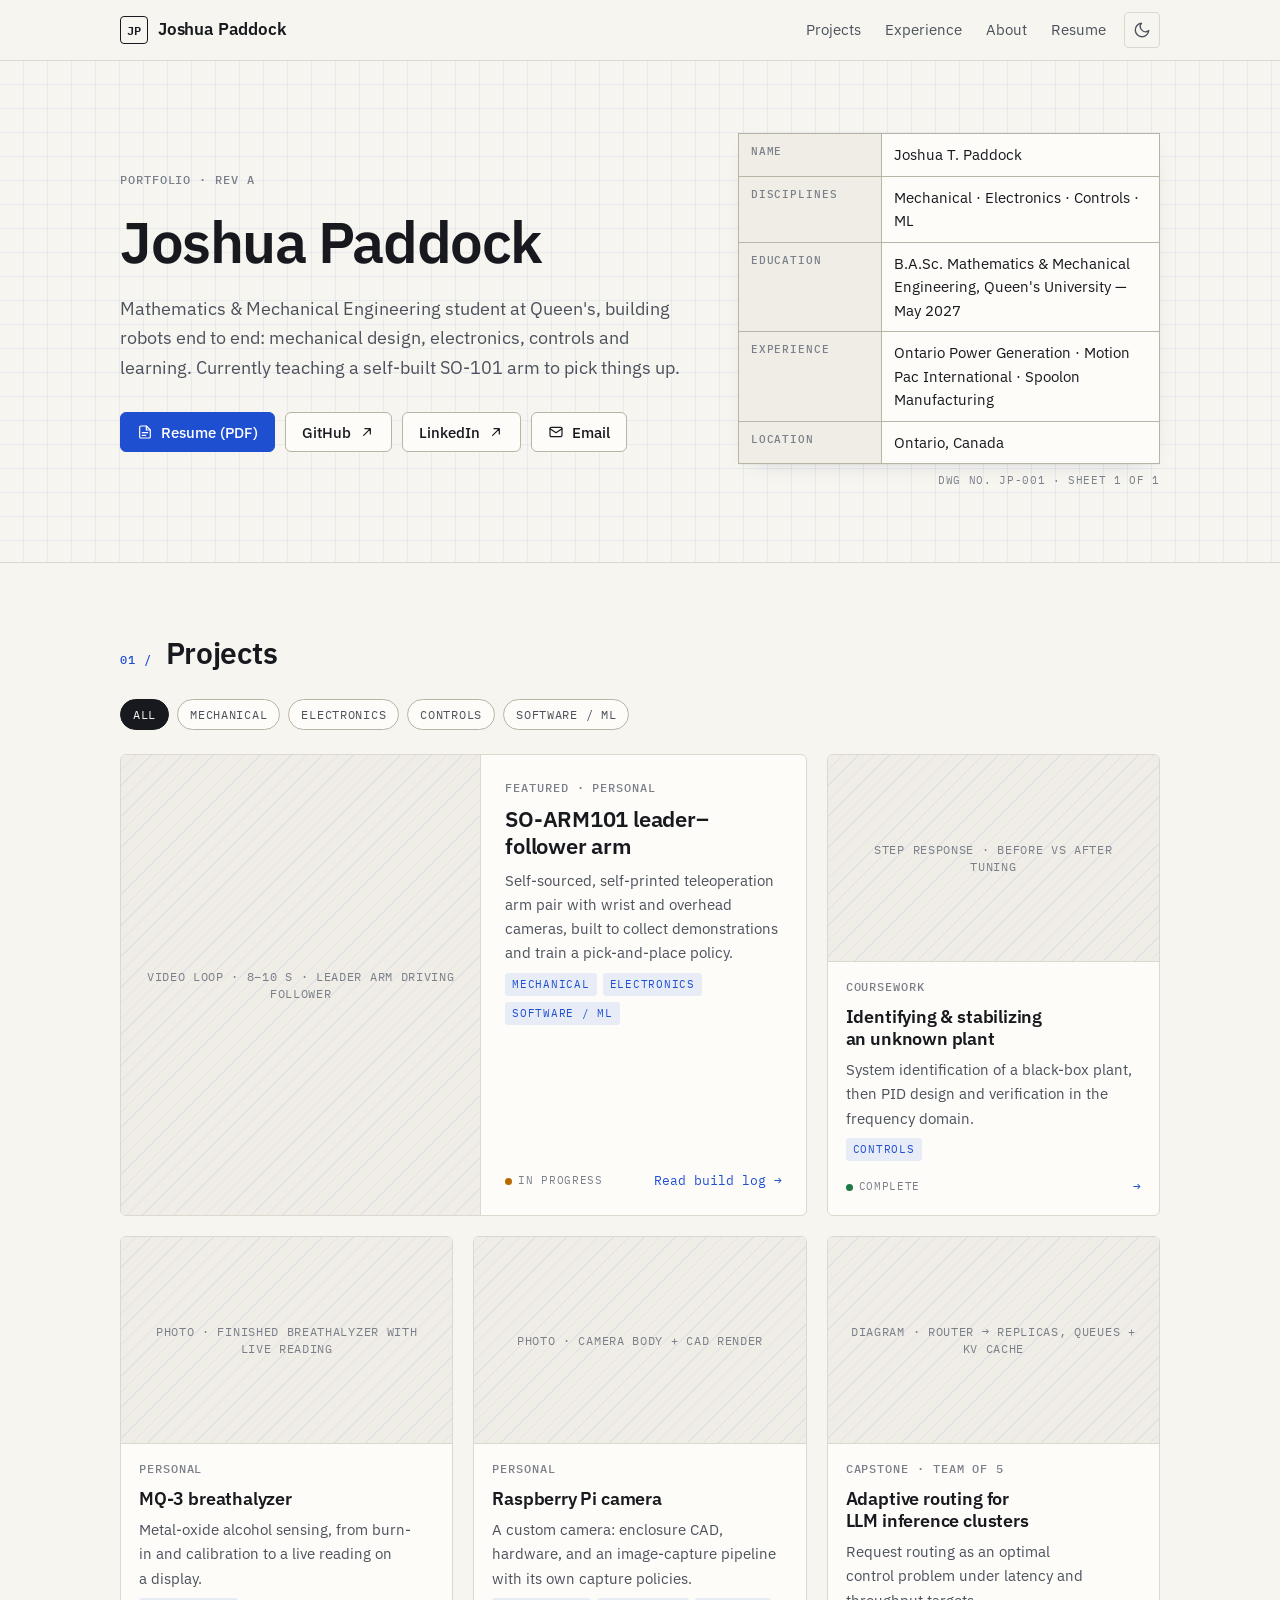
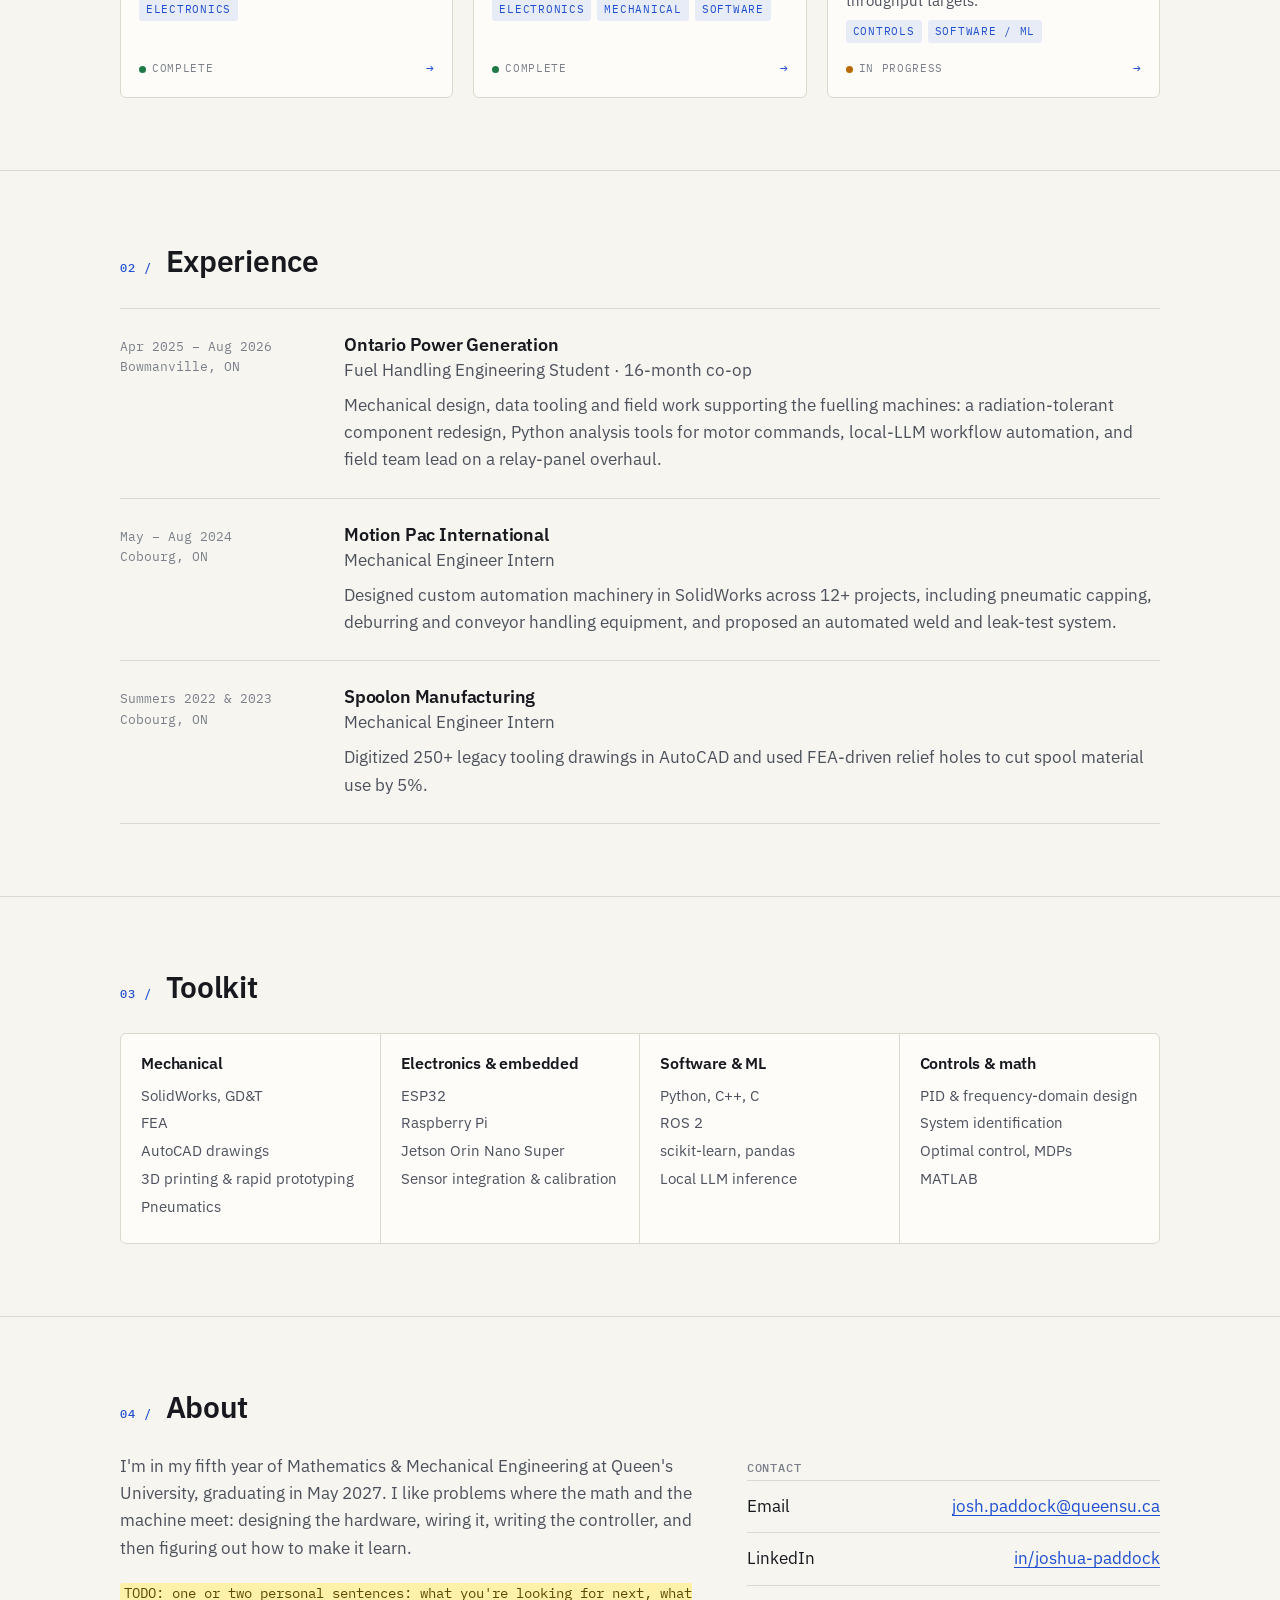
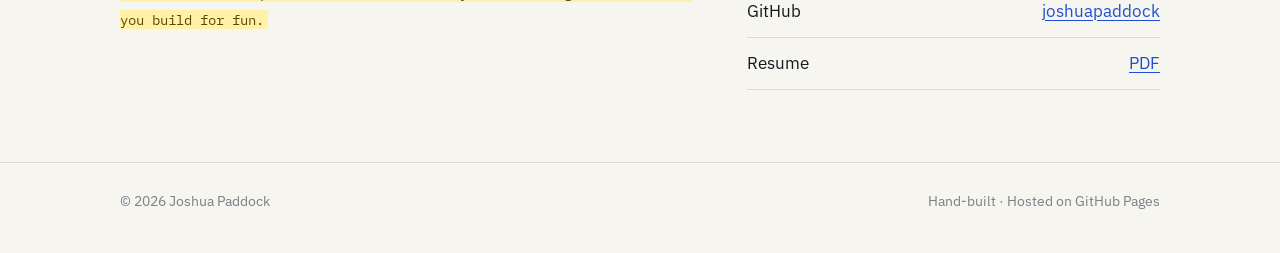
==== index.html @ 1ef5d3ee "Add files via upload" ====
<!doctype html>
<html lang="en">
<head>
  <meta charset="utf-8">
  <meta name="viewport" content="width=device-width, initial-scale=1">
  <title>Joshua Paddock — Robotics &amp; Mechanical Engineering</title>
  <meta name="description" content="Portfolio of Joshua Paddock, Mathematics & Mechanical Engineering student at Queen's University, building robots end to end: mechanical design, electronics, controls and learning.">

  <!-- UNDER CONSTRUCTION: keeps search engines from indexing placeholders.
       Delete this line (on every page) when you're ready to launch. -->
  <meta name="robots" content="noindex">

  <meta property="og:title" content="Joshua Paddock — Robotics & Mechanical Engineering">
  <meta property="og:description" content="Mechanical design, electronics, controls and learning, built end to end.">
  <meta property="og:type" content="website">
  <!-- <meta property="og:image" content="https://joshuapaddock.github.io/assets/img/og.jpg"> 1200x630 image shown when the link is shared -->

  <link rel="icon" href="assets/favicon.svg" type="image/svg+xml">
  <link rel="preconnect" href="https://fonts.googleapis.com">
  <link rel="preconnect" href="https://fonts.gstatic.com" crossorigin>
  <link href="https://fonts.googleapis.com/css2?family=IBM+Plex+Mono:wght@400;500;600&family=IBM+Plex+Sans:wght@400;500;600&display=swap" rel="stylesheet">
  <link rel="stylesheet" href="assets/css/style.css">
  <script>
    /* Apply saved theme before paint to avoid a flash */
    try { var t = localStorage.getItem("theme"); if (t) document.documentElement.setAttribute("data-theme", t); } catch (e) {}
  </script>
  <script src="assets/js/main.js" defer></script>
</head>
<body>
  <a class="skip-link" href="#main">Skip to content</a>

  <header class="site-header">
    <div class="container">
      <a class="brand" href="./" aria-label="Joshua Paddock, home">
        <span class="brand-mark" aria-hidden="true">JP</span>
        <span class="brand-name">Joshua Paddock</span>
      </a>
      <nav class="nav" aria-label="Main">
        <a href="#projects">Projects</a>
        <a href="#experience" class="nav-optional">Experience</a>
        <a href="#about" class="nav-optional">About</a>
        <a href="assets/files/Joshua-Paddock-Resume.pdf">Resume</a>
        <button class="theme-toggle" type="button" aria-label="Toggle dark mode">
          <svg class="icon-moon" viewBox="0 0 24 24" fill="none" stroke="currentColor" stroke-width="1.8" stroke-linecap="round" stroke-linejoin="round" aria-hidden="true"><path d="M21 12.8A9 9 0 1 1 11.2 3a7 7 0 0 0 9.8 9.8z"/></svg>
          <svg class="icon-sun" viewBox="0 0 24 24" fill="none" stroke="currentColor" stroke-width="1.8" stroke-linecap="round" stroke-linejoin="round" aria-hidden="true"><circle cx="12" cy="12" r="4"/><path d="M12 2v2M12 20v2M4.9 4.9l1.4 1.4M17.7 17.7l1.4 1.4M2 12h2M20 12h2M4.9 19.1l1.4-1.4M17.7 6.3l1.4-1.4"/></svg>
        </button>
      </nav>
    </div>
  </header>

  <main id="main">

    <!-- ============ HERO ============ -->
    <section class="hero">
      <div class="container">
        <div>
          <span class="label eyebrow">Portfolio · Rev A</span>
          <h1>Joshua Paddock</h1>
          <p class="lede">
            Mathematics &amp; Mechanical Engineering student at Queen's, building robots end to end:
            mechanical design, electronics, controls and learning. Currently teaching a
            self-built SO-101 arm to pick things up.
          </p>
          <div class="btn-row">
            <a class="btn btn-primary" href="assets/files/Joshua-Paddock-Resume.pdf">
              <svg viewBox="0 0 24 24" fill="none" stroke="currentColor" stroke-width="1.8" stroke-linecap="round" stroke-linejoin="round" aria-hidden="true"><path d="M14 3H6a2 2 0 0 0-2 2v14a2 2 0 0 0 2 2h12a2 2 0 0 0 2-2V9z"/><path d="M14 3v6h6M8 13h8M8 17h5"/></svg>
              Resume (PDF)
            </a>
            <a class="btn" href="https://github.com/joshuapaddock" rel="me">
              GitHub
              <svg viewBox="0 0 24 24" fill="none" stroke="currentColor" stroke-width="1.8" stroke-linecap="round" stroke-linejoin="round" aria-hidden="true"><path d="M7 17 17 7M9 7h8v8"/></svg>
            </a>
            <a class="btn" href="https://www.linkedin.com/in/joshua-paddock" rel="me">
              LinkedIn
              <svg viewBox="0 0 24 24" fill="none" stroke="currentColor" stroke-width="1.8" stroke-linecap="round" stroke-linejoin="round" aria-hidden="true"><path d="M7 17 17 7M9 7h8v8"/></svg>
            </a>
            <a class="btn" href="mailto:josh.paddock@queensu.ca">
              <svg viewBox="0 0 24 24" fill="none" stroke="currentColor" stroke-width="1.8" stroke-linecap="round" stroke-linejoin="round" aria-hidden="true"><rect x="3" y="5" width="18" height="14" rx="2"/><path d="m3 7 9 6 9-6"/></svg>
              Email
            </a>
          </div>
        </div>

        <table class="title-block">
          <caption>DWG NO. JP-001 · SHEET 1 OF 1</caption>
          <tbody>
            <tr><th scope="row">Name</th><td>Joshua T. Paddock</td></tr>
            <tr><th scope="row">Disciplines</th><td>Mechanical · Electronics · Controls · ML</td></tr>
            <tr><th scope="row">Education</th><td>B.A.Sc. Mathematics &amp; Mechanical Engineering, Queen's University — May 2027</td></tr>
            <tr><th scope="row">Experience</th><td>Ontario Power Generation · Motion Pac International · Spoolon Manufacturing</td></tr>
            <tr><th scope="row">Location</th><td>Ontario, Canada</td></tr>
          </tbody>
        </table>
      </div>
    </section>

    <!-- ============ PROJECTS ============
         To add a project: copy one <a class="card"> block below, then
         copy drafts/_project-template.html into projects/ and fill it in.
         data-tags uses: mech, elec, ml, ctrl -->
    <section class="section" id="projects">
      <div class="container">
        <div class="section-head">
          <span class="label">01 /</span>
          <h2>Projects</h2>
        </div>

        <div class="filters" role="group" aria-label="Filter projects by discipline">
          <button class="chip" type="button" data-filter="all" aria-pressed="true">All</button>
          <button class="chip" type="button" data-filter="mech" aria-pressed="false">Mechanical</button>
          <button class="chip" type="button" data-filter="elec" aria-pressed="false">Electronics</button>
          <button class="chip" type="button" data-filter="ctrl" aria-pressed="false">Controls</button>
          <button class="chip" type="button" data-filter="ml" aria-pressed="false">Software / ML</button>
        </div>

        <div class="grid">

          <!-- Featured (spans two columns on desktop) -->
          <a class="card featured" href="projects/so-arm101.html" data-tags="mech elec ml">
            <div class="card-media">
              <!-- Swap for: <video src="assets/img/so-arm101/teleop-loop.mp4" autoplay muted loop playsinline poster="assets/img/so-arm101/poster.jpg"></video> -->
              <div class="ph" data-label="Video loop · 8–10 s · leader arm driving follower"></div>
            </div>
            <div class="card-body">
              <span class="label">Featured · Personal</span>
              <h3>SO-ARM101 leader–follower arm</h3>
              <p>Self-sourced, self-printed teleoperation arm pair with wrist and overhead cameras, built to collect demonstrations and train a pick-and-place policy.</p>
              <ul class="tags"><li>Mechanical</li><li>Electronics</li><li>Software / ML</li></ul>
              <div class="card-meta"><span class="status wip">In progress</span><span class="card-arrow">Read build log →</span></div>
            </div>
          </a>

          <a class="card" href="projects/control-lab.html" data-tags="ctrl">
            <div class="card-media"><div class="ph" data-label="Step response · before vs after tuning"></div></div>
            <div class="card-body">
              <span class="label">Coursework</span>
              <h3>Identifying &amp; stabilizing an unknown plant</h3>
              <p>System identification of a black-box plant, then PID design and verification in the frequency domain.</p>
              <ul class="tags"><li>Controls</li></ul>
              <div class="card-meta"><span class="status done">Complete</span><span class="card-arrow">→</span></div>
            </div>
          </a>

          <a class="card" href="projects/breathalyzer.html" data-tags="elec">
            <div class="card-media"><div class="ph" data-label="Photo · finished breathalyzer with live reading"></div></div>
            <div class="card-body">
              <span class="label">Personal</span>
              <h3>MQ-3 breathalyzer</h3>
              <p>Metal-oxide alcohol sensing, from burn-in and calibration to a live reading on a display.</p>
              <ul class="tags"><li>Electronics</li></ul>
              <div class="card-meta"><span class="status done">Complete</span><span class="card-arrow">→</span></div>
            </div>
          </a>

          <a class="card" href="projects/pi-camera.html" data-tags="elec mech ml">
            <div class="card-media"><div class="ph" data-label="Photo · camera body + CAD render"></div></div>
            <div class="card-body">
              <span class="label">Personal</span>
              <h3>Raspberry Pi camera</h3>
              <p>A custom camera: enclosure CAD, hardware, and an image-capture pipeline with its own capture policies.</p>
              <ul class="tags"><li>Electronics</li><li>Mechanical</li><li>Software</li></ul>
              <div class="card-meta"><span class="status done">Complete</span><span class="card-arrow">→</span></div>
            </div>
          </a>

          <a class="card" href="projects/capstone.html" data-tags="ctrl ml">
            <div class="card-media"><div class="ph" data-label="Diagram · router → replicas, queues + KV cache"></div></div>
            <div class="card-body">
              <span class="label">Capstone · Team of 5</span>
              <h3>Adaptive routing for LLM inference clusters</h3>
              <p>Request routing as an optimal control problem under latency and throughput targets.</p>
              <ul class="tags"><li>Controls</li><li>Software / ML</li></ul>
              <div class="card-meta"><span class="status wip">In progress</span><span class="card-arrow">→</span></div>
            </div>
          </a>

          <!-- OPG and Motion Pac case studies live in drafts/ until approved.
               When cleared, move the page into projects/ and add a card here. -->

        </div>
      </div>
    </section>

    <!-- ============ EXPERIENCE ============ -->
    <section class="section" id="experience">
      <div class="container">
        <div class="section-head">
          <span class="label">02 /</span>
          <h2>Experience</h2>
        </div>

        <ol class="timeline">
          <li>
            <div class="when"><span>Apr 2025 – Aug 2026</span><span>Bowmanville, ON</span></div>
            <div>
              <h3>Ontario Power Generation</h3>
              <div class="role">Fuel Handling Engineering Student · 16-month co-op</div>
              <p>Mechanical design, data tooling and field work supporting the fuelling machines: a radiation-tolerant component redesign, Python analysis tools for motor commands, local-LLM workflow automation, and field team lead on a relay-panel overhaul.</p>
              <!-- Enable once OPG approves the case study:
              <a class="more" href="projects/opg.html">Case study →</a> -->
            </div>
          </li>
          <li>
            <div class="when"><span>May – Aug 2024</span><span>Cobourg, ON</span></div>
            <div>
              <h3>Motion Pac International</h3>
              <div class="role">Mechanical Engineer Intern</div>
              <p>Designed custom automation machinery in SolidWorks across 12+ projects, including pneumatic capping, deburring and conveyor handling equipment, and proposed an automated weld and leak-test system.</p>
              <!-- Enable once Motion Pac approves:
              <a class="more" href="projects/motion-pac.html">Case study →</a> -->
            </div>
          </li>
          <li>
            <div class="when"><span>Summers 2022 &amp; 2023</span><span>Cobourg, ON</span></div>
            <div>
              <h3>Spoolon Manufacturing</h3>
              <div class="role">Mechanical Engineer Intern</div>
              <p>Digitized 250+ legacy tooling drawings in AutoCAD and used FEA-driven relief holes to cut spool material use by 5%.</p>
            </div>
          </li>
        </ol>
      </div>
    </section>

    <!-- ============ SKILLS ============ -->
    <section class="section" id="skills">
      <div class="container">
        <div class="section-head">
          <span class="label">03 /</span>
          <h2>Toolkit</h2>
        </div>
        <div class="skills">
          <div>
            <h3>Mechanical</h3>
            <ul><li>SolidWorks, GD&amp;T</li><li>FEA</li><li>AutoCAD drawings</li><li>3D printing &amp; rapid prototyping</li><li>Pneumatics</li></ul>
          </div>
          <div>
            <h3>Electronics &amp; embedded</h3>
            <ul><li>ESP32</li><li>Raspberry Pi</li><li>Jetson Orin Nano Super</li><li>Sensor integration &amp; calibration</li></ul>
          </div>
          <div>
            <h3>Software &amp; ML</h3>
            <ul><li>Python, C++, C</li><li>ROS 2</li><li>scikit-learn, pandas</li><li>Local LLM inference</li></ul>
          </div>
          <div>
            <h3>Controls &amp; math</h3>
            <ul><li>PID &amp; frequency-domain design</li><li>System identification</li><li>Optimal control, MDPs</li><li>MATLAB</li></ul>
          </div>
        </div>
      </div>
    </section>

    <!-- ============ ABOUT ============ -->
    <section class="section" id="about">
      <div class="container">
        <div class="section-head">
          <span class="label">04 /</span>
          <h2>About</h2>
        </div>
      </div>
      <div class="container about">
        <div>
          <p>
            I'm in my fifth year of Mathematics &amp; Mechanical Engineering at Queen's University,
            graduating in May 2027. I like problems where the math and the machine meet: designing
            the hardware, wiring it, writing the controller, and then figuring out how to make it learn.
          </p>
          <p><span class="todo">TODO: one or two personal sentences: what you're looking for next, what you build for fun.</span></p>
        </div>
        <div>
          <span class="label">Contact</span>
          <ul class="contact-list">
            <li><span>Email</span><a href="mailto:josh.paddock@queensu.ca">josh.paddock@queensu.ca</a></li>
            <li><span>LinkedIn</span><a href="https://www.linkedin.com/in/joshua-paddock">in/joshua-paddock</a></li>
            <li><span>GitHub</span><a href="https://github.com/joshuapaddock">joshuapaddock</a></li>
            <li><span>Resume</span><a href="assets/files/Joshua-Paddock-Resume.pdf">PDF</a></li>
          </ul>
        </div>
      </div>
    </section>

  </main>

  <footer class="site-footer">
    <div class="container">
      <span>© <span data-year>2026</span> Joshua Paddock</span>
      <span>Hand-built · Hosted on GitHub Pages</span>
    </div>
  </footer>
</body>
</html>
---- assets/css/style.css ----
/* ==========================================================================
   Joshua Paddock — portfolio
   "Engineering notebook" theme. Plain CSS, no build step.

   Edit the tokens in :root to restyle the whole site.
   Dark mode follows the visitor's system setting; the header toggle
   overrides it (stored in localStorage as "theme").
   ========================================================================== */

/* ---------- Tokens ---------- */
:root {
  --paper: #f6f5f0;          /* page background */
  --paper-2: #fdfcf9;        /* cards, panels */
  --paper-3: #efede6;        /* subtle fills */
  --ink: #17191e;            /* main text */
  --ink-2: #4c515c;          /* secondary text */
  --ink-3: #7a7f89;          /* labels, captions */
  --rule: #dcd8cd;           /* borders and lines */
  --rule-strong: #b9b4a6;
  --grid: rgba(31, 79, 209, 0.07);
  --accent: #1f4fd1;         /* blue-ink accent */
  --accent-ink: #ffffff;     /* text on accent */
  --accent-soft: rgba(31, 79, 209, 0.09);
  --done: #1d7a46;
  --wip: #b86a00;
  --todo-bg: #fff2a8;
  --todo-ink: #5a4a00;

  --font-sans: "IBM Plex Sans", system-ui, -apple-system, "Segoe UI", Roboto, sans-serif;
  --font-mono: "IBM Plex Mono", ui-monospace, "SFMono-Regular", Menlo, Consolas, monospace;

  --radius: 6px;
  --maxw: 1080px;
  --gutter: 20px;
  --shadow: 0 1px 0 rgba(0, 0, 0, 0.03), 0 8px 24px -16px rgba(20, 24, 40, 0.25);

  color-scheme: light;
}

@media (prefers-color-scheme: dark) {
  :root:not([data-theme="light"]) {
    --paper: #111317;
    --paper-2: #171a1f;
    --paper-3: #1d2127;
    --ink: #e9e7e1;
    --ink-2: #a9aeb7;
    --ink-3: #828893;
    --rule: #2a2f37;
    --rule-strong: #3d434d;
    --grid: rgba(125, 156, 255, 0.07);
    --accent: #87a5ff;
    --accent-ink: #0d1222;
    --accent-soft: rgba(135, 165, 255, 0.12);
    --done: #5fcf8f;
    --wip: #f0b35a;
    --todo-bg: #4a4214;
    --todo-ink: #fff3b0;
    --shadow: 0 1px 0 rgba(0, 0, 0, 0.2), 0 10px 28px -18px rgba(0, 0, 0, 0.8);
    color-scheme: dark;
  }
}

:root[data-theme="dark"] {
  --paper: #111317;
  --paper-2: #171a1f;
  --paper-3: #1d2127;
  --ink: #e9e7e1;
  --ink-2: #a9aeb7;
  --ink-3: #828893;
  --rule: #2a2f37;
  --rule-strong: #3d434d;
  --grid: rgba(125, 156, 255, 0.07);
  --accent: #87a5ff;
  --accent-ink: #0d1222;
  --accent-soft: rgba(135, 165, 255, 0.12);
  --done: #5fcf8f;
  --wip: #f0b35a;
  --todo-bg: #4a4214;
  --todo-ink: #fff3b0;
  --shadow: 0 1px 0 rgba(0, 0, 0, 0.2), 0 10px 28px -18px rgba(0, 0, 0, 0.8);
  color-scheme: dark;
}

/* ---------- Base ---------- */
*, *::before, *::after { box-sizing: border-box; }

html { -webkit-text-size-adjust: 100%; scroll-behavior: smooth; }
@media (prefers-reduced-motion: reduce) { html { scroll-behavior: auto; } }

body {
  margin: 0;
  background: var(--paper);
  color: var(--ink);
  font-family: var(--font-sans);
  font-size: 17px;
  line-height: 1.6;
  text-rendering: optimizeLegibility;
  -webkit-font-smoothing: antialiased;
}

img, video, svg, iframe { display: block; max-width: 100%; }
img, video { height: auto; }

a { color: var(--accent); text-underline-offset: 3px; text-decoration-thickness: 1px; }
a:hover { text-decoration-thickness: 2px; }

:focus-visible { outline: 2px solid var(--accent); outline-offset: 3px; border-radius: 3px; }

h1, h2, h3, h4 { line-height: 1.2; margin: 0 0 0.5em; font-weight: 600; letter-spacing: -0.01em; text-wrap: balance; }
h1 { font-size: clamp(2.3rem, 6vw, 3.6rem); letter-spacing: -0.025em; }
h2 { font-size: clamp(1.5rem, 3vw, 1.9rem); }
h3 { font-size: 1.15rem; }
p { margin: 0 0 1em; text-wrap: pretty; }
ul, ol { padding-left: 1.25em; }
li { margin: 0.25em 0; }
hr { border: 0; border-top: 1px solid var(--rule); margin: 2.5rem 0; }

code, kbd, .mono { font-family: var(--font-mono); font-size: 0.9em; }

.container { width: 100%; max-width: var(--maxw); margin: 0 auto; padding: 0 var(--gutter); }
@media (max-width: 600px) { :root { --gutter: 16px; } body { font-size: 16px; } }

.skip-link {
  position: absolute; left: -9999px; top: 0;
  background: var(--accent); color: var(--accent-ink); padding: 8px 14px; z-index: 100;
}
.skip-link:focus { left: 12px; top: 12px; }

.visually-hidden {
  position: absolute !important; width: 1px; height: 1px; overflow: hidden;
  clip: rect(0 0 0 0); white-space: nowrap;
}

/* Small monospace label used all over (section numbers, specs, tags) */
.label {
  font-family: var(--font-mono);
  font-size: 0.72rem;
  font-weight: 500;
  letter-spacing: 0.08em;
  text-transform: uppercase;
  color: var(--ink-3);
}

/* Highlighted placeholder text — search the code for "todo" before launch */
.todo {
  background: var(--todo-bg);
  color: var(--todo-ink);
  padding: 0 4px;
  border-radius: 3px;
  font-family: var(--font-mono);
  font-size: 0.85em;
}

/* ---------- Header ---------- */
.site-header {
  position: sticky; top: 0; z-index: 50;
  background: color-mix(in srgb, var(--paper) 88%, transparent);
  backdrop-filter: saturate(1.4) blur(10px);
  -webkit-backdrop-filter: saturate(1.4) blur(10px);
  border-bottom: 1px solid var(--rule);
}
.site-header .container { display: flex; align-items: center; gap: 16px; height: 60px; }
.brand {
  display: inline-flex; align-items: center; gap: 10px;
  font-weight: 600; color: var(--ink); text-decoration: none; letter-spacing: -0.01em;
}
.brand-mark {
  width: 28px; height: 28px; display: grid; place-items: center;
  border: 1.5px solid var(--ink); border-radius: 4px;
  font-family: var(--font-mono); font-size: 0.72rem; font-weight: 600;
}
.nav { margin-left: auto; display: flex; align-items: center; gap: 4px; }
.nav a {
  color: var(--ink-2); text-decoration: none; font-size: 0.92rem;
  padding: 6px 10px; border-radius: 4px;
}
.nav a:hover { color: var(--ink); background: var(--paper-3); }
.theme-toggle {
  margin-left: 4px; width: 36px; height: 36px; display: grid; place-items: center;
  background: transparent; border: 1px solid var(--rule); border-radius: 4px;
  color: var(--ink-2); cursor: pointer;
}
.theme-toggle:hover { color: var(--ink); border-color: var(--rule-strong); }
.theme-toggle svg { width: 18px; height: 18px; }
.theme-toggle .icon-sun { display: none; }
:root[data-theme="dark"] .theme-toggle .icon-sun { display: block; }
:root[data-theme="dark"] .theme-toggle .icon-moon { display: none; }
@media (prefers-color-scheme: dark) {
  :root:not([data-theme="light"]) .theme-toggle .icon-sun { display: block; }
  :root:not([data-theme="light"]) .theme-toggle .icon-moon { display: none; }
}
.brand { white-space: nowrap; min-width: 0; }
.brand-name { overflow: hidden; text-overflow: ellipsis; }
.nav { flex: none; }
@media (max-width: 640px) {
  .nav a.nav-optional { display: none; }
}
@media (max-width: 480px) {
  .site-header .container { gap: 8px; }
  .brand { font-size: 0.95rem; gap: 8px; }
  .nav a { padding: 6px 7px; }
}
@media (max-width: 359px) {
  .brand-name { display: none; }  /* the hero already shows the name */
}

/* ---------- Buttons ---------- */
.btn-row { display: flex; flex-wrap: wrap; gap: 10px; }
.btn {
  display: inline-flex; align-items: center; gap: 8px;
  padding: 10px 16px; border-radius: var(--radius);
  border: 1px solid var(--rule-strong);
  background: var(--paper-2); color: var(--ink);
  font-size: 0.95rem; font-weight: 500; text-decoration: none; line-height: 1.2;
}
.btn:hover { border-color: var(--ink-2); text-decoration: none; }
.btn svg { width: 16px; height: 16px; flex: none; }
.btn-primary { background: var(--accent); color: var(--accent-ink); border-color: var(--accent); }
.btn-primary:hover { filter: brightness(1.08); border-color: var(--accent); }

/* ---------- Hero ---------- */
.hero {
  position: relative;
  border-bottom: 1px solid var(--rule);
  background-image:
    linear-gradient(var(--grid) 1px, transparent 1px),
    linear-gradient(90deg, var(--grid) 1px, transparent 1px);
  background-size: 24px 24px;
  background-position: -1px -1px;
}
.hero .container {
  display: grid; grid-template-columns: 1.35fr 1fr; gap: 48px; align-items: center;
  padding-top: 72px; padding-bottom: 72px;
}
.hero h1 { margin-bottom: 0.3em; }
.hero .lede { font-size: 1.15rem; color: var(--ink-2); max-width: 36em; margin-bottom: 1.6em; }
.hero .eyebrow { margin-bottom: 18px; display: block; }
@media (max-width: 860px) {
  .hero .container { grid-template-columns: 1fr; gap: 36px; padding-top: 48px; padding-bottom: 48px; }
}

/* Title block — styled like the corner block on an engineering drawing */
.title-block {
  width: 100%;
  border: 1.5px solid var(--ink);
  background: var(--paper-2);
  border-collapse: collapse;
  font-size: 0.92rem;
  box-shadow: var(--shadow);
}
.title-block th, .title-block td {
  border: 1px solid var(--rule-strong);
  padding: 9px 12px; text-align: left; vertical-align: top;
}
.title-block th {
  width: 34%;
  font-family: var(--font-mono); font-size: 0.68rem; font-weight: 500;
  letter-spacing: 0.08em; text-transform: uppercase; color: var(--ink-3);
  background: var(--paper-3);
}
.title-block caption {
  caption-side: bottom; text-align: right; padding-top: 8px;
  font-family: var(--font-mono); font-size: 0.68rem; color: var(--ink-3); letter-spacing: 0.06em;
}

/* ---------- Sections ---------- */
.section { padding: 72px 0; border-bottom: 1px solid var(--rule); }
.section:last-of-type { border-bottom: 0; }
.section-head { display: flex; align-items: baseline; gap: 14px; margin-bottom: 28px; flex-wrap: wrap; }
.section-head h2 { margin: 0; }
.section-head .label { color: var(--accent); }
.section-intro { color: var(--ink-2); max-width: 40em; margin-top: -12px; margin-bottom: 28px; }
@media (max-width: 600px) { .section { padding: 52px 0; } }

/* ---------- Filter chips ---------- */
.filters { display: flex; flex-wrap: wrap; gap: 8px; margin-bottom: 24px; }
.chip {
  font-family: var(--font-mono); font-size: 0.75rem; letter-spacing: 0.06em; text-transform: uppercase;
  padding: 7px 12px; border-radius: 999px; cursor: pointer;
  border: 1px solid var(--rule-strong); background: var(--paper-2); color: var(--ink-2);
}
.chip:hover { color: var(--ink); border-color: var(--ink-2); }
.chip[aria-pressed="true"] { background: var(--ink); color: var(--paper); border-color: var(--ink); }

/* ---------- Project cards ---------- */
.grid { display: grid; grid-template-columns: repeat(3, minmax(0, 1fr)); gap: 20px; }
@media (max-width: 960px) { .grid { grid-template-columns: repeat(2, minmax(0, 1fr)); } }
@media (max-width: 600px) { .grid { grid-template-columns: 1fr; } }

.card {
  position: relative; display: flex; flex-direction: column;
  background: var(--paper-2); border: 1px solid var(--rule); border-radius: var(--radius);
  overflow: hidden; color: inherit; text-decoration: none;
  transition: border-color 0.15s ease, transform 0.15s ease, box-shadow 0.15s ease;
}
.card:hover { border-color: var(--accent); transform: translateY(-2px); box-shadow: var(--shadow); text-decoration: none; }
@media (prefers-reduced-motion: reduce) { .card, .card:hover { transition: none; transform: none; } }
.card-media { aspect-ratio: 16 / 10; border-bottom: 1px solid var(--rule); background: var(--paper-3); }
.card-media > img, .card-media > video { width: 100%; height: 100%; object-fit: cover; }
.card-media .ph { border: 0; border-radius: 0; height: 100%; min-height: 0; }
.card-body { padding: 16px 18px 18px; display: flex; flex-direction: column; gap: 8px; flex: 1; }
.card-body h3 { margin: 0; }
.card-body p { margin: 0; color: var(--ink-2); font-size: 0.95rem; }
.card-meta { display: flex; justify-content: space-between; align-items: center; gap: 10px; margin-top: auto; padding-top: 8px; }

.card.featured { grid-column: span 2; }
@media (min-width: 961px) {
  .card.featured { flex-direction: row; }
  .card.featured .card-media { aspect-ratio: auto; flex: 1.3; border-bottom: 0; border-right: 1px solid var(--rule); min-height: 300px; }
  .card.featured .card-body { flex: 1; padding: 24px; }
  .card.featured h3 { font-size: 1.4rem; }
}
@media (max-width: 600px) { .card.featured { grid-column: span 1; } }
.card[hidden] { display: none; }

.tags { display: flex; flex-wrap: wrap; gap: 6px; list-style: none; padding: 0; margin: 0; }
.tags li {
  margin: 0; font-family: var(--font-mono); font-size: 0.66rem; letter-spacing: 0.07em; text-transform: uppercase;
  padding: 3px 7px; border-radius: 3px; background: var(--accent-soft); color: var(--accent);
}

.status { display: inline-flex; align-items: center; gap: 6px; font-family: var(--font-mono); font-size: 0.7rem; letter-spacing: 0.06em; text-transform: uppercase; color: var(--ink-3); white-space: nowrap; }
.status::before { content: ""; width: 7px; height: 7px; border-radius: 50%; background: var(--ink-3); }
.status.wip::before { background: var(--wip); }
.status.done::before { background: var(--done); }
.card-arrow { font-family: var(--font-mono); font-size: 0.8rem; color: var(--accent); }

/* ---------- Media placeholders ----------
   <div class="ph" data-label="VIDEO — 10 s loop of teleop"></div>
   Replace with <img>, <video> or a YouTube <iframe> when you have the asset. */
.ph {
  position: relative; display: grid; place-items: center;
  min-height: 220px; width: 100%;
  border: 1.5px dashed var(--rule-strong); border-radius: var(--radius);
  background:
    repeating-linear-gradient(135deg, transparent 0 10px, var(--grid) 10px 11px),
    var(--paper-3);
  color: var(--ink-3);
  text-align: center; padding: 20px;
}
.ph::after {
  content: attr(data-label);
  font-family: var(--font-mono); font-size: 0.72rem; letter-spacing: 0.06em; text-transform: uppercase;
  max-width: 30em; line-height: 1.5;
}
.ph.tall { min-height: 360px; }
.ph.short { min-height: 160px; }

/* ---------- Experience timeline ---------- */
.timeline { list-style: none; padding: 0; margin: 0; border-top: 1px solid var(--rule); }
.timeline > li { display: grid; grid-template-columns: 200px 1fr; gap: 24px; padding: 24px 0; margin: 0; border-bottom: 1px solid var(--rule); }
.timeline .when { font-family: var(--font-mono); font-size: 0.8rem; color: var(--ink-3); padding-top: 4px; }
.timeline .when span { display: block; }
.timeline h3 { margin: 0 0 2px; }
.timeline .role { color: var(--ink-2); margin-bottom: 8px; }
.timeline p { color: var(--ink-2); margin-bottom: 0; }
.timeline .more { display: inline-block; margin-top: 8px; font-family: var(--font-mono); font-size: 0.8rem; }
@media (max-width: 640px) { .timeline > li { grid-template-columns: 1fr; gap: 6px; } }

/* ---------- Skills ---------- */
.skills { display: grid; grid-template-columns: repeat(4, minmax(0, 1fr)); gap: 0; border: 1px solid var(--rule); border-radius: var(--radius); background: var(--paper-2); }
.skills > div { padding: 20px; border-right: 1px solid var(--rule); }
.skills > div:last-child { border-right: 0; }
.skills h3 { font-size: 1rem; margin-bottom: 10px; }
.skills ul { list-style: none; padding: 0; margin: 0; color: var(--ink-2); font-size: 0.93rem; }
.skills li { margin: 4px 0; }
@media (max-width: 860px) {
  .skills { grid-template-columns: repeat(2, minmax(0, 1fr)); }
  .skills > div:nth-child(2) { border-right: 0; }
  .skills > div:nth-child(-n+2) { border-bottom: 1px solid var(--rule); }
}
@media (max-width: 480px) {
  .skills { grid-template-columns: 1fr; }
  .skills > div { border-right: 0; border-bottom: 1px solid var(--rule); }
  .skills > div:last-child { border-bottom: 0; }
}

/* ---------- About / contact ---------- */
.about { display: grid; grid-template-columns: 1.4fr 1fr; gap: 48px; }
.about p { color: var(--ink-2); }
.contact-list { list-style: none; padding: 0; margin: 0; border-top: 1px solid var(--rule); }
.contact-list li { display: flex; justify-content: space-between; gap: 16px; padding: 12px 0; margin: 0; border-bottom: 1px solid var(--rule); }
.contact-list a { overflow-wrap: anywhere; text-align: right; }
@media (max-width: 760px) { .about { grid-template-columns: 1fr; gap: 28px; } }

/* ---------- Footer ---------- */
.site-footer { border-top: 1px solid var(--rule); padding: 28px 0 40px; color: var(--ink-3); font-size: 0.85rem; }
.site-footer .container { display: flex; justify-content: space-between; gap: 16px; flex-wrap: wrap; }

/* ==========================================================================
   Project (case study) pages
   ========================================================================== */
.crumbs { padding-top: 28px; font-family: var(--font-mono); font-size: 0.78rem; }
.crumbs a { text-decoration: none; }
.crumbs a:hover { text-decoration: underline; }

.project-head { padding: 28px 0 32px; }
.project-head .lede { font-size: 1.15rem; color: var(--ink-2); max-width: 40em; }
.project-head h1 { font-size: clamp(2rem, 5vw, 3rem); }

/* Spec strip — the title block, horizontal */
.spec {
  display: grid; grid-template-columns: repeat(4, minmax(0, 1fr));
  border: 1.5px solid var(--ink); background: var(--paper-2); margin: 8px 0 0;
}
.spec > div { padding: 10px 14px; border-right: 1px solid var(--rule-strong); min-width: 0; }
.spec > div:last-child { border-right: 0; }
.spec dt { margin: 0 0 3px; }
.spec dd { margin: 0; font-size: 0.93rem; overflow-wrap: anywhere; }
@media (max-width: 760px) {
  .spec { grid-template-columns: repeat(2, minmax(0, 1fr)); }
  .spec > div:nth-child(2) { border-right: 0; }
  .spec > div:nth-child(-n+2) { border-bottom: 1px solid var(--rule-strong); }
}

/* TL;DR box */
.tldr {
  display: grid; grid-template-columns: repeat(3, minmax(0, 1fr)); gap: 0;
  border: 1px solid var(--rule); border-left: 3px solid var(--accent);
  background: var(--paper-2); border-radius: 0 var(--radius) var(--radius) 0; margin: 32px 0;
}
.tldr > div { padding: 16px 18px; border-right: 1px solid var(--rule); }
.tldr > div:last-child { border-right: 0; }
.tldr p { margin: 4px 0 0; font-size: 0.97rem; }
.tldr .metric { font-size: 1.5rem; font-weight: 600; letter-spacing: -0.01em; color: var(--ink); line-height: 1.25; }
@media (max-width: 760px) {
  .tldr { grid-template-columns: 1fr; }
  .tldr > div { border-right: 0; border-bottom: 1px solid var(--rule); }
  .tldr > div:last-child { border-bottom: 0; }
}

.hero-media { margin: 0 0 8px; }
.hero-media .ph { min-height: 380px; }
@media (max-width: 600px) { .hero-media .ph { min-height: 240px; } }

/* Long-form body: readable measure, numbered section heads */
.prose { max-width: 760px; }
.prose-section { padding: 40px 0 8px; }
.prose-section > h2 { display: flex; align-items: baseline; gap: 12px; font-size: 1.5rem; }
.prose-section > h2 .num { font-family: var(--font-mono); font-size: 0.85rem; color: var(--accent); font-weight: 500; }
.prose p, .prose li { color: var(--ink-2); }
.prose strong { color: var(--ink); }

figure { margin: 24px 0; }
figcaption { margin-top: 8px; font-size: 0.85rem; color: var(--ink-3); }
figcaption::before { content: "FIG. "; font-family: var(--font-mono); font-size: 0.72rem; letter-spacing: 0.06em; color: var(--accent); }
.fig-row { display: grid; grid-template-columns: repeat(2, minmax(0, 1fr)); gap: 16px; }
.fig-row figure { margin: 0; }
@media (max-width: 600px) { .fig-row { grid-template-columns: 1fr; } }

.video-embed { position: relative; aspect-ratio: 16 / 9; width: 100%; border-radius: var(--radius); overflow: hidden; border: 1px solid var(--rule); }
.video-embed iframe { position: absolute; inset: 0; width: 100%; height: 100%; border: 0; }

/* Tables (BOM, benchmarks, results) */
.table-wrap { overflow-x: auto; border: 1px solid var(--rule); border-radius: var(--radius); background: var(--paper-2); margin: 20px 0; }
table.data { width: 100%; border-collapse: collapse; font-size: 0.92rem; }
table.data th, table.data td { padding: 10px 14px; text-align: left; border-bottom: 1px solid var(--rule); vertical-align: top; }
table.data thead th { font-family: var(--font-mono); font-size: 0.7rem; font-weight: 500; letter-spacing: 0.07em; text-transform: uppercase; color: var(--ink-3); background: var(--paper-3); white-space: nowrap; }
table.data td.num, table.data th.num { text-align: right; font-variant-numeric: tabular-nums; white-space: nowrap; }
table.data tfoot td { font-weight: 600; border-bottom: 0; border-top: 1.5px solid var(--ink); color: var(--ink); }
table.data tbody tr:last-child td { border-bottom: 0; }

/* Build log + checklist */
.log { list-style: none; padding: 0; margin: 16px 0; border-left: 1.5px solid var(--rule-strong); }
.log li { position: relative; padding: 0 0 18px 22px; margin: 0; }
.log li::before { content: ""; position: absolute; left: -5px; top: 8px; width: 8px; height: 8px; border-radius: 50%; background: var(--paper); border: 1.5px solid var(--accent); }
.log time { display: block; font-family: var(--font-mono); font-size: 0.75rem; color: var(--ink-3); letter-spacing: 0.04em; }

.checklist { list-style: none; padding: 0; margin: 16px 0; }
.checklist li { display: flex; gap: 10px; align-items: baseline; margin: 6px 0; }
.checklist li::before {
  content: ""; flex: none; width: 15px; height: 15px; border: 1.5px solid var(--rule-strong); border-radius: 3px;
  display: grid; place-items: center; font-size: 11px; font-weight: 700; line-height: 1;
  transform: translateY(2px);
}
.checklist li.done { color: var(--ink-3); }
.checklist li.done::before { content: "✓"; background: var(--done); border-color: var(--done); color: var(--paper-2); }

/* Callouts */
.note {
  border: 1px solid var(--rule); background: var(--paper-2); border-radius: var(--radius);
  padding: 14px 16px; margin: 20px 0; font-size: 0.93rem; color: var(--ink-2);
}
.note strong:first-child { font-family: var(--font-mono); font-size: 0.72rem; letter-spacing: 0.08em; text-transform: uppercase; color: var(--wip); margin-right: 6px; }

.draft-banner {
  background: var(--todo-bg); color: var(--todo-ink); border-bottom: 1px solid var(--rule-strong);
  font-family: var(--font-mono); font-size: 0.78rem; letter-spacing: 0.04em; text-align: center; padding: 8px 16px;
}

.links-row { display: flex; flex-wrap: wrap; gap: 10px; margin: 20px 0; }

.project-foot { padding: 48px 0 24px; margin-top: 48px; border-top: 1px solid var(--rule); display: flex; justify-content: space-between; gap: 16px; flex-wrap: wrap; font-family: var(--font-mono); font-size: 0.85rem; }

/* 404 */
.notfound { min-height: 60vh; display: grid; place-items: center; text-align: center; padding: 60px 0; }

/* ---------- Print (for sending drafts to employers as PDF) ---------- */
@media print {
  :root { --paper: #fff; --paper-2: #fff; --paper-3: #f3f3f3; }
  .site-header, .theme-toggle, .filters, .skip-link, .site-footer { display: none !important; }
  .card:hover { transform: none; box-shadow: none; }
  .section, .prose-section { break-inside: avoid-page; }
  a { color: inherit; }
  .ph { min-height: 120px; }
}
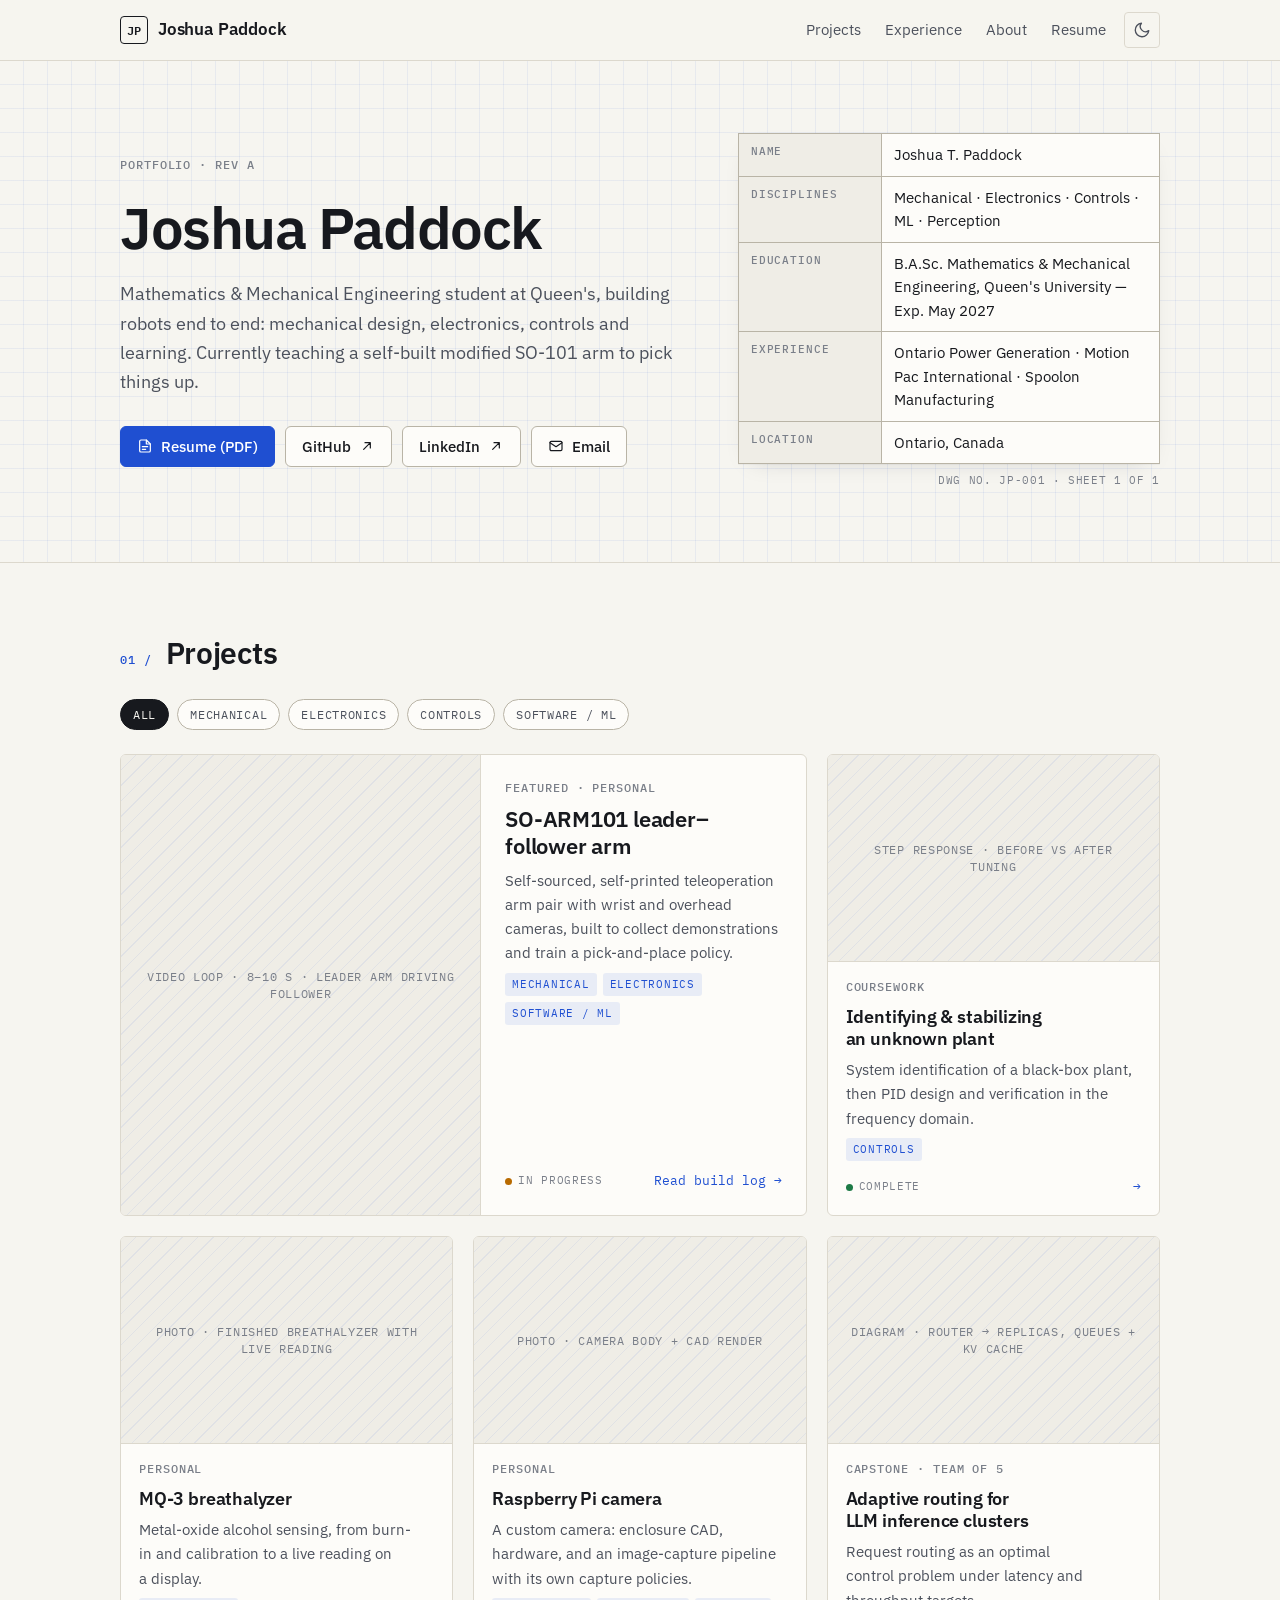
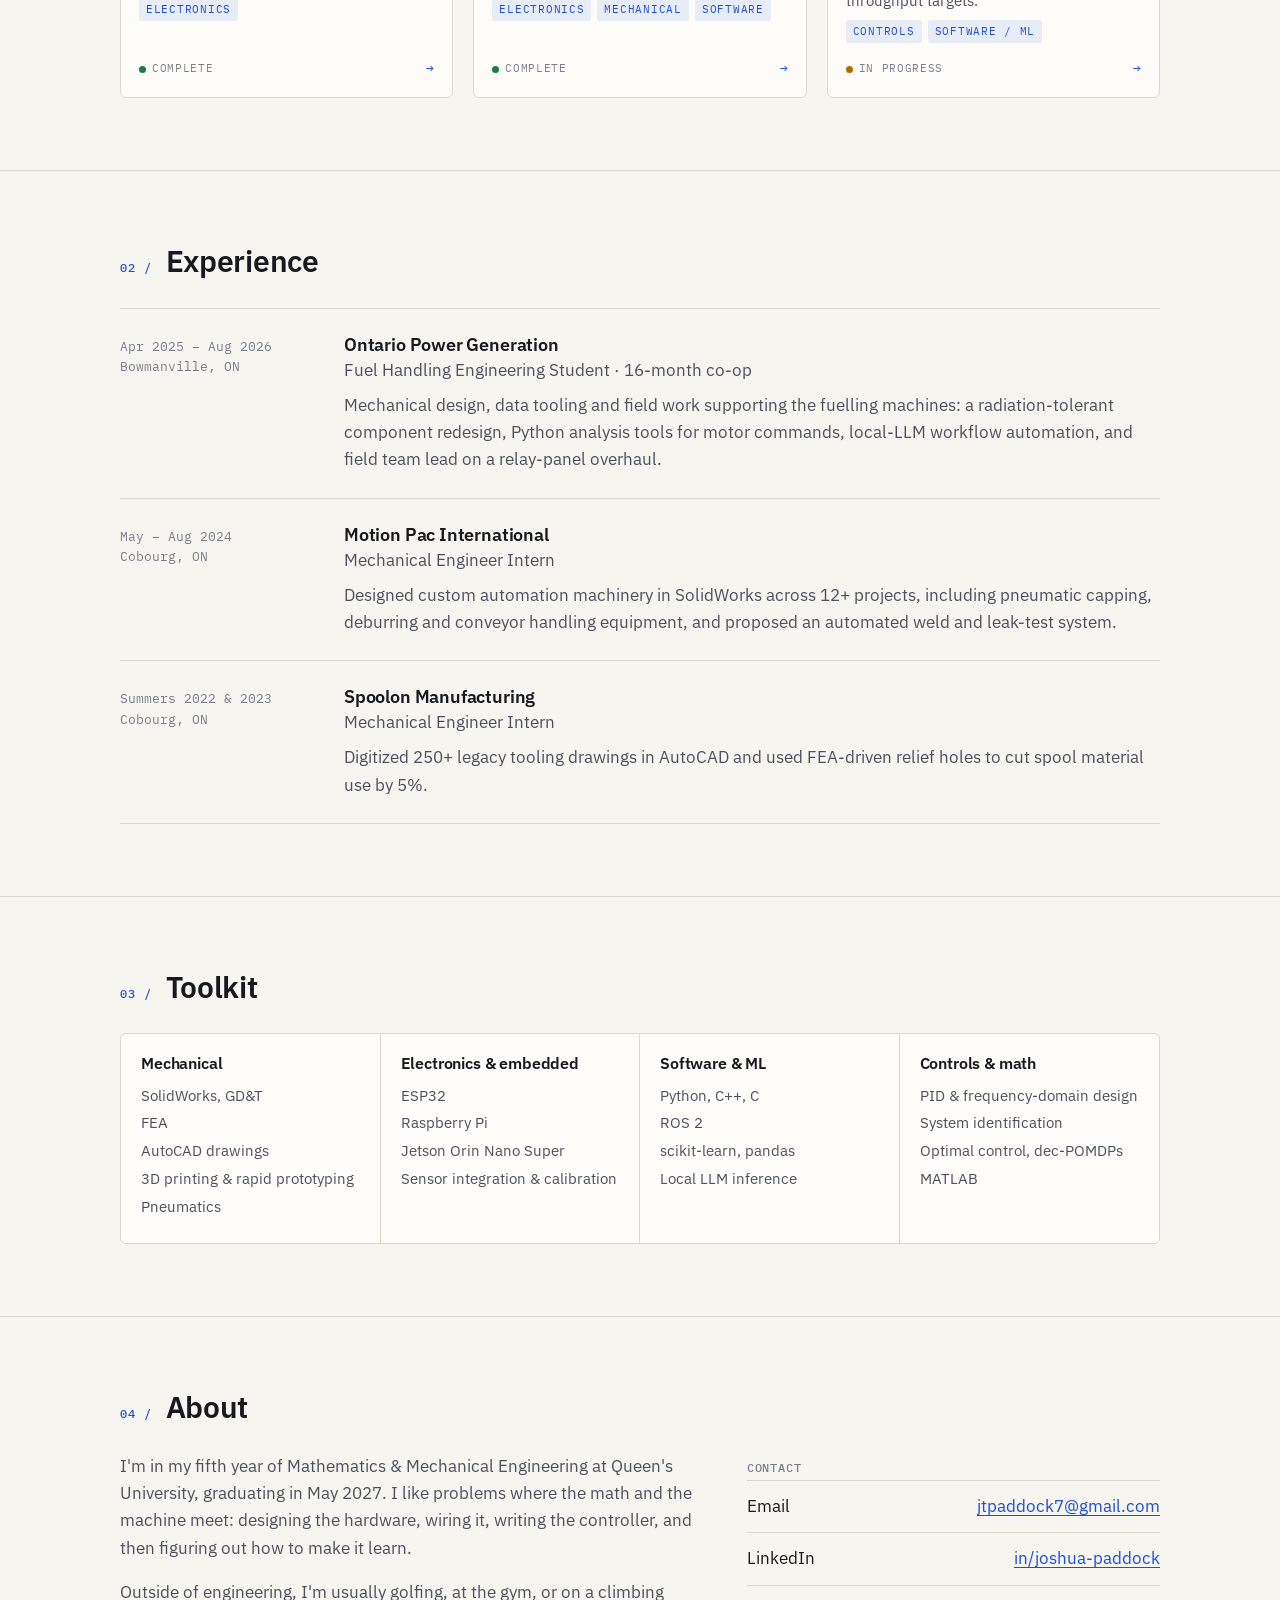
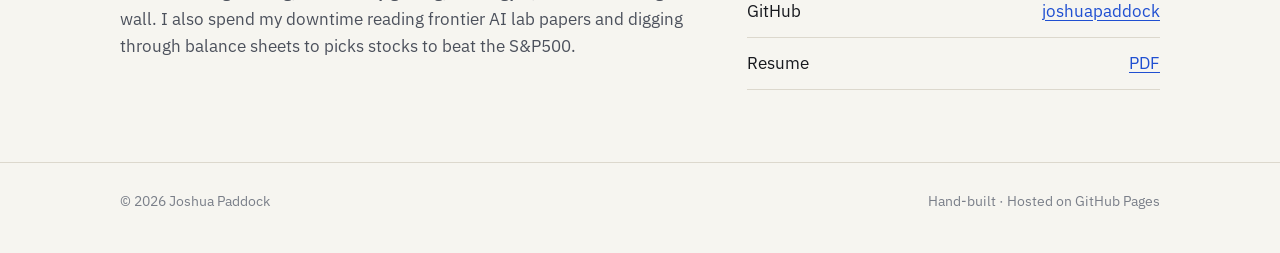
==== commit e6f4ff21: "Revise portfolio details and contact information Updated the portfolio description and added program" ====
--- a/index.html
+++ b/index.html
@@ -4,14 +4,14 @@
   <meta charset="utf-8">
   <meta name="viewport" content="width=device-width, initial-scale=1">
   <title>Joshua Paddock — Robotics &amp; Mechanical Engineering</title>
-  <meta name="description" content="Portfolio of Joshua Paddock, Mathematics & Mechanical Engineering student at Queen's University, building robots end to end: mechanical design, electronics, controls and learning.">
+  <meta name="description" content="Portfolio of Joshua Paddock, Mathematics & Mechanical Engineering student at Queen's University, building robots end to end: mechanical design, electronics, controls, programming, and learning.">
 
   <!-- UNDER CONSTRUCTION: keeps search engines from indexing placeholders.
        Delete this line (on every page) when you're ready to launch. -->
   <meta name="robots" content="noindex">
 
   <meta property="og:title" content="Joshua Paddock — Robotics & Mechanical Engineering">
-  <meta property="og:description" content="Mechanical design, electronics, controls and learning, built end to end.">
+  <meta property="og:description" content="Mechanical design, electronics, controls, programming and learning, built end to end.">
   <meta property="og:type" content="website">
   <!-- <meta property="og:image" content="https://joshuapaddock.github.io/assets/img/og.jpg"> 1200x630 image shown when the link is shared -->
 
@@ -59,7 +59,7 @@
           <p class="lede">
             Mathematics &amp; Mechanical Engineering student at Queen's, building robots end to end:
             mechanical design, electronics, controls and learning. Currently teaching a
-            self-built SO-101 arm to pick things up.
+            self-built modified SO-101 arm to pick things up.
           </p>
           <div class="btn-row">
             <a class="btn btn-primary" href="assets/files/Joshua-Paddock-Resume.pdf">
@@ -85,8 +85,8 @@
           <caption>DWG NO. JP-001 · SHEET 1 OF 1</caption>
           <tbody>
             <tr><th scope="row">Name</th><td>Joshua T. Paddock</td></tr>
-            <tr><th scope="row">Disciplines</th><td>Mechanical · Electronics · Controls · ML</td></tr>
-            <tr><th scope="row">Education</th><td>B.A.Sc. Mathematics &amp; Mechanical Engineering, Queen's University — May 2027</td></tr>
+            <tr><th scope="row">Disciplines</th><td>Mechanical · Electronics · Controls · ML · Perception</td></tr>
+            <tr><th scope="row">Education</th><td>B.A.Sc. Mathematics &amp; Mechanical Engineering, Queen's University — Exp. May 2027</td></tr>
             <tr><th scope="row">Experience</th><td>Ontario Power Generation · Motion Pac International · Spoolon Manufacturing</td></tr>
             <tr><th scope="row">Location</th><td>Ontario, Canada</td></tr>
           </tbody>
@@ -244,7 +244,7 @@
           </div>
           <div>
             <h3>Controls &amp; math</h3>
-            <ul><li>PID &amp; frequency-domain design</li><li>System identification</li><li>Optimal control, MDPs</li><li>MATLAB</li></ul>
+            <ul><li>PID &amp; frequency-domain design</li><li>System identification</li><li>Optimal control, dec-POMDPs</li><li>MATLAB</li></ul>
           </div>
         </div>
       </div>
@@ -265,12 +265,12 @@
             graduating in May 2027. I like problems where the math and the machine meet: designing
             the hardware, wiring it, writing the controller, and then figuring out how to make it learn.
           </p>
-          <p><span class="todo">TODO: one or two personal sentences: what you're looking for next, what you build for fun.</span></p>
+          <p>Outside of engineering, I'm usually golfing, at the gym, or on a climbing wall. I also spend my downtime reading frontier AI lab papers and digging through balance sheets to picks stocks to beat the S&P500.
         </div>
         <div>
           <span class="label">Contact</span>
           <ul class="contact-list">
-            <li><span>Email</span><a href="mailto:josh.paddock@queensu.ca">josh.paddock@queensu.ca</a></li>
+            <li><span>Email</span><a href="mailto:jtpaddock7@gmail.com">jtpaddock7@gmail.com</a></li>
             <li><span>LinkedIn</span><a href="https://www.linkedin.com/in/joshua-paddock">in/joshua-paddock</a></li>
             <li><span>GitHub</span><a href="https://github.com/joshuapaddock">joshuapaddock</a></li>
             <li><span>Resume</span><a href="assets/files/Joshua-Paddock-Resume.pdf">PDF</a></li>
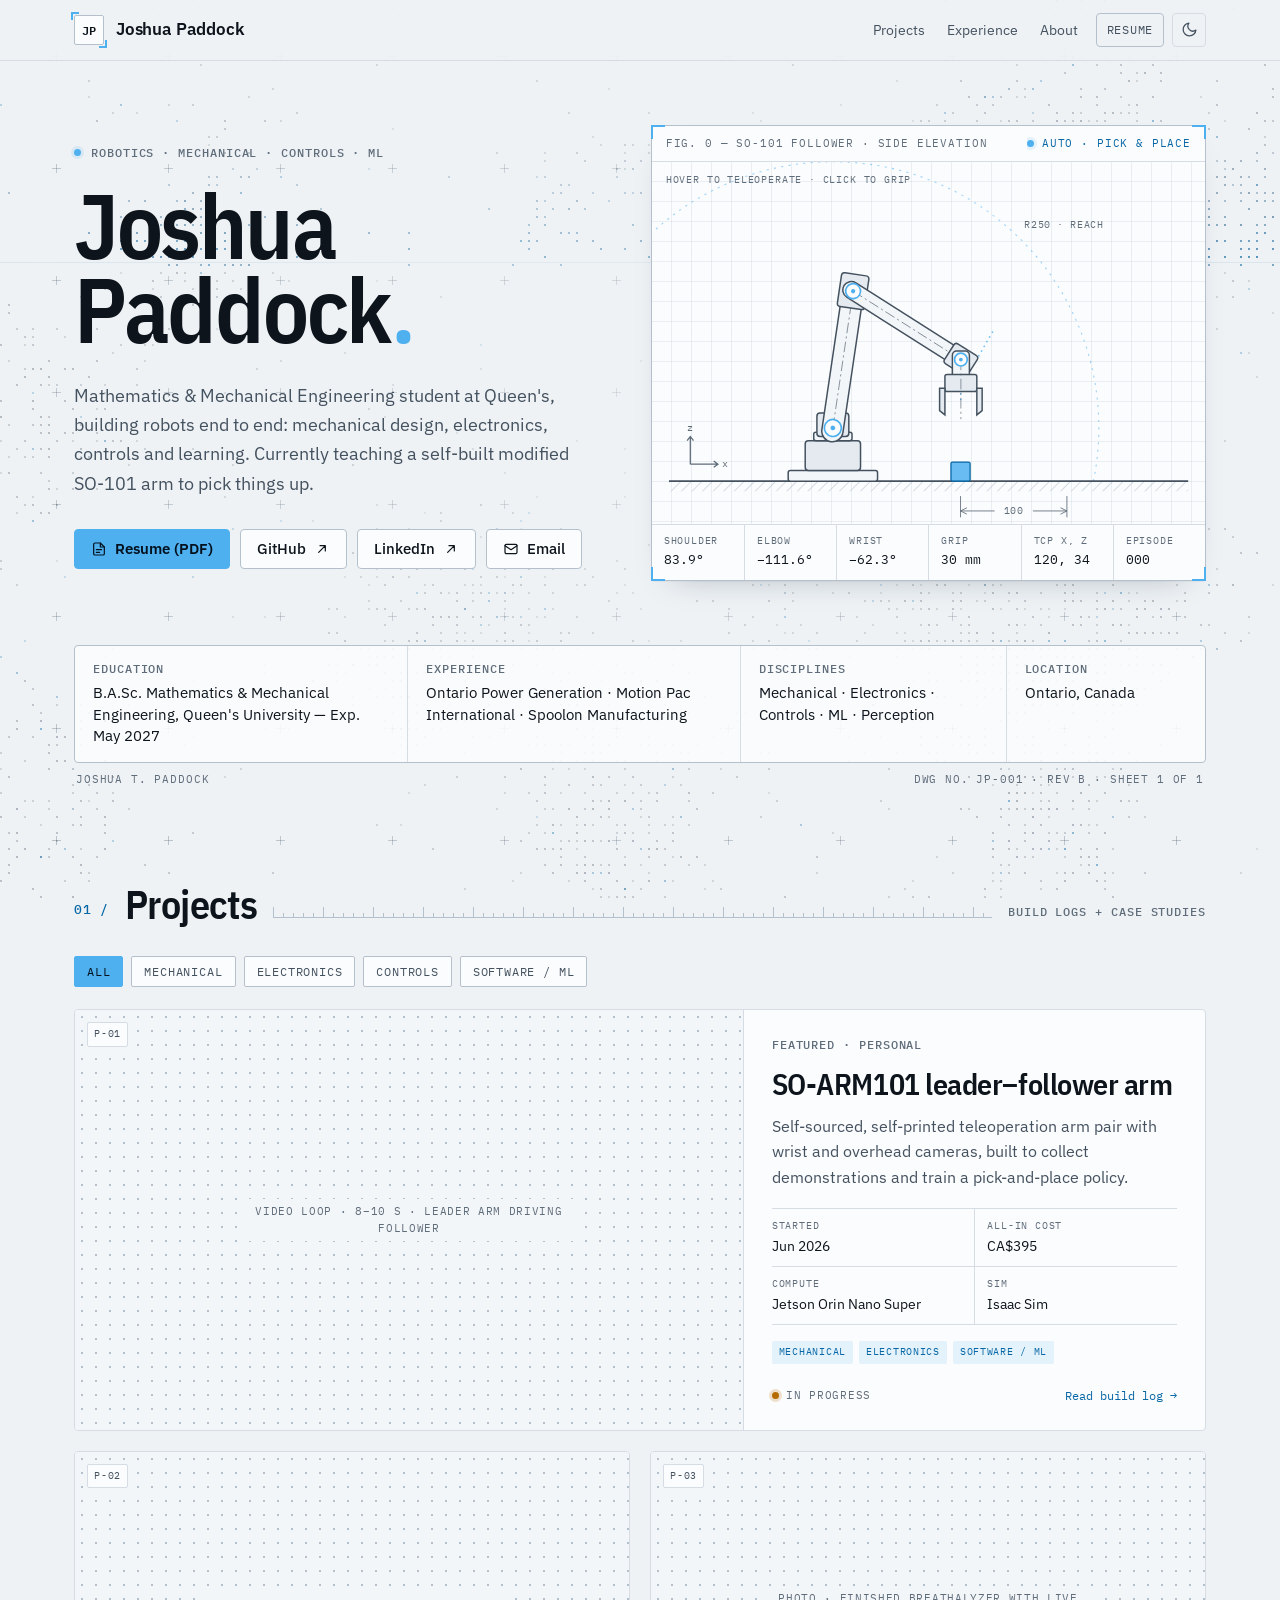
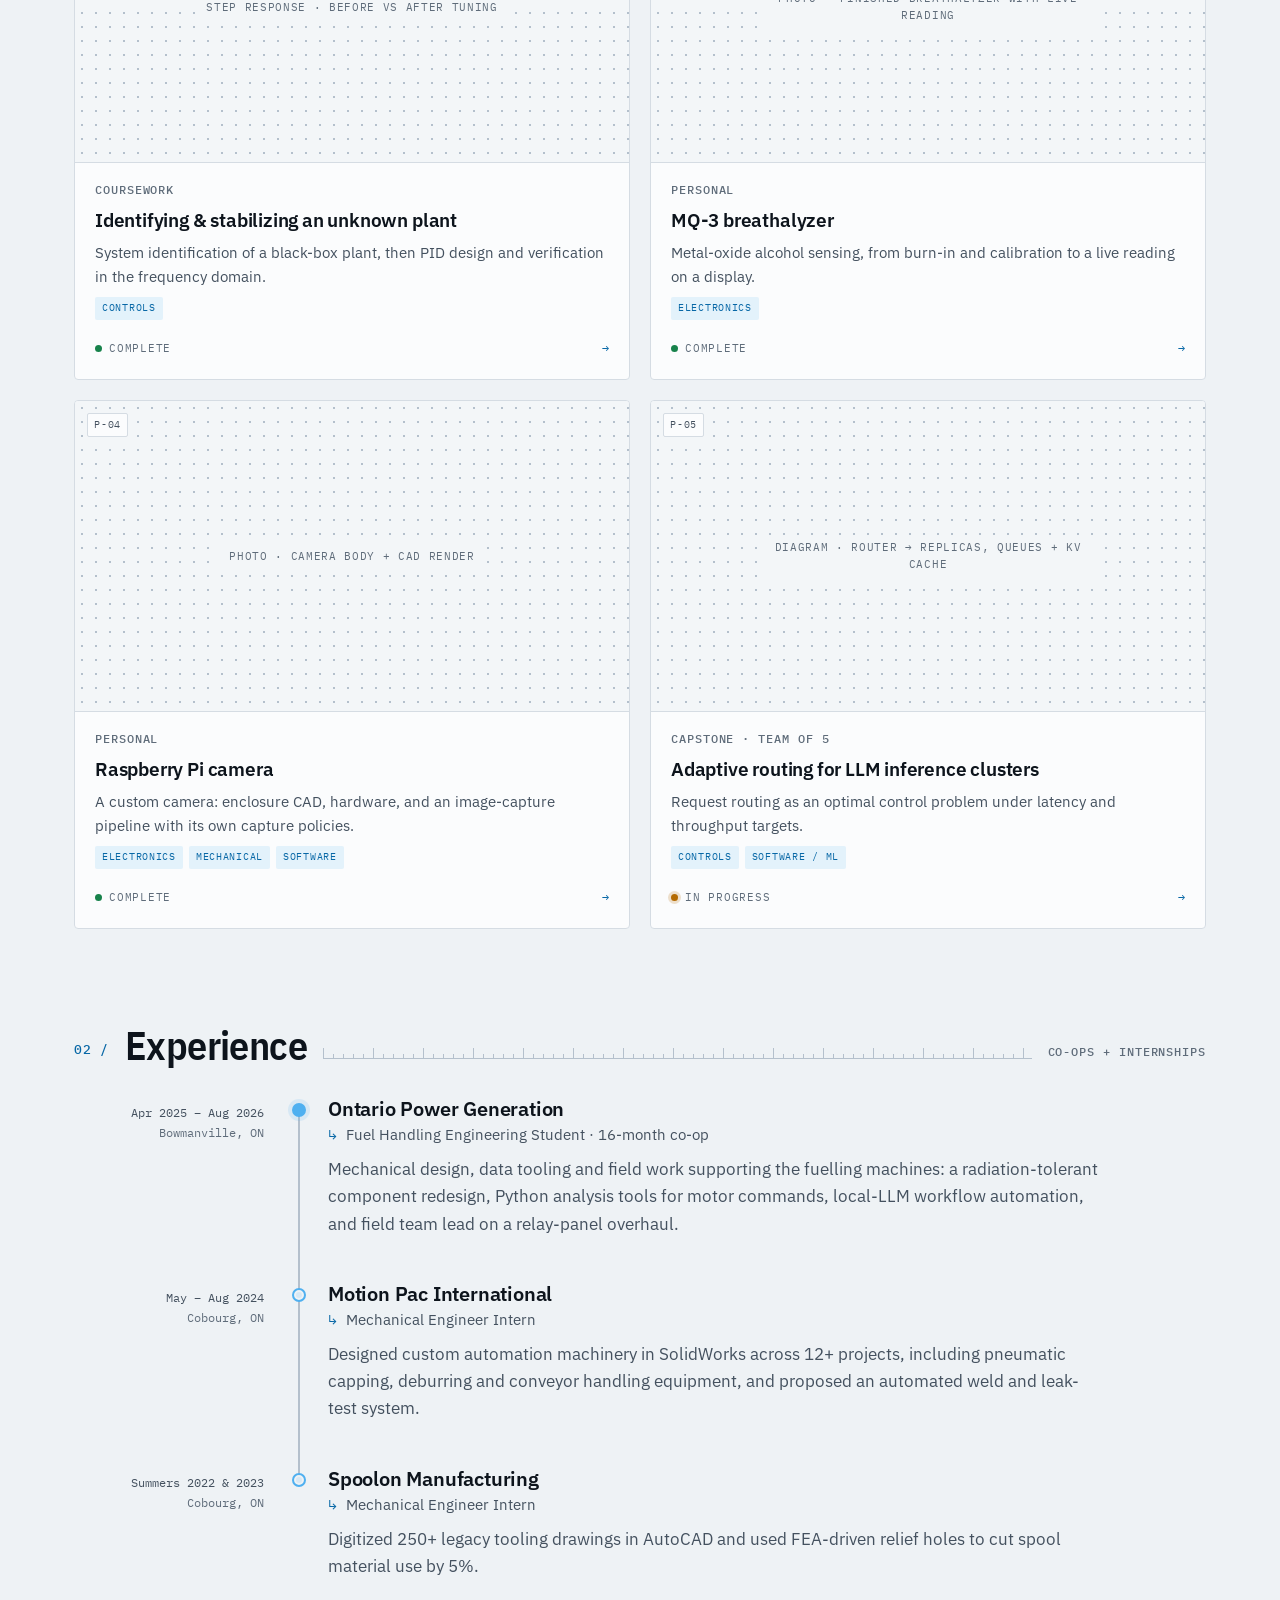
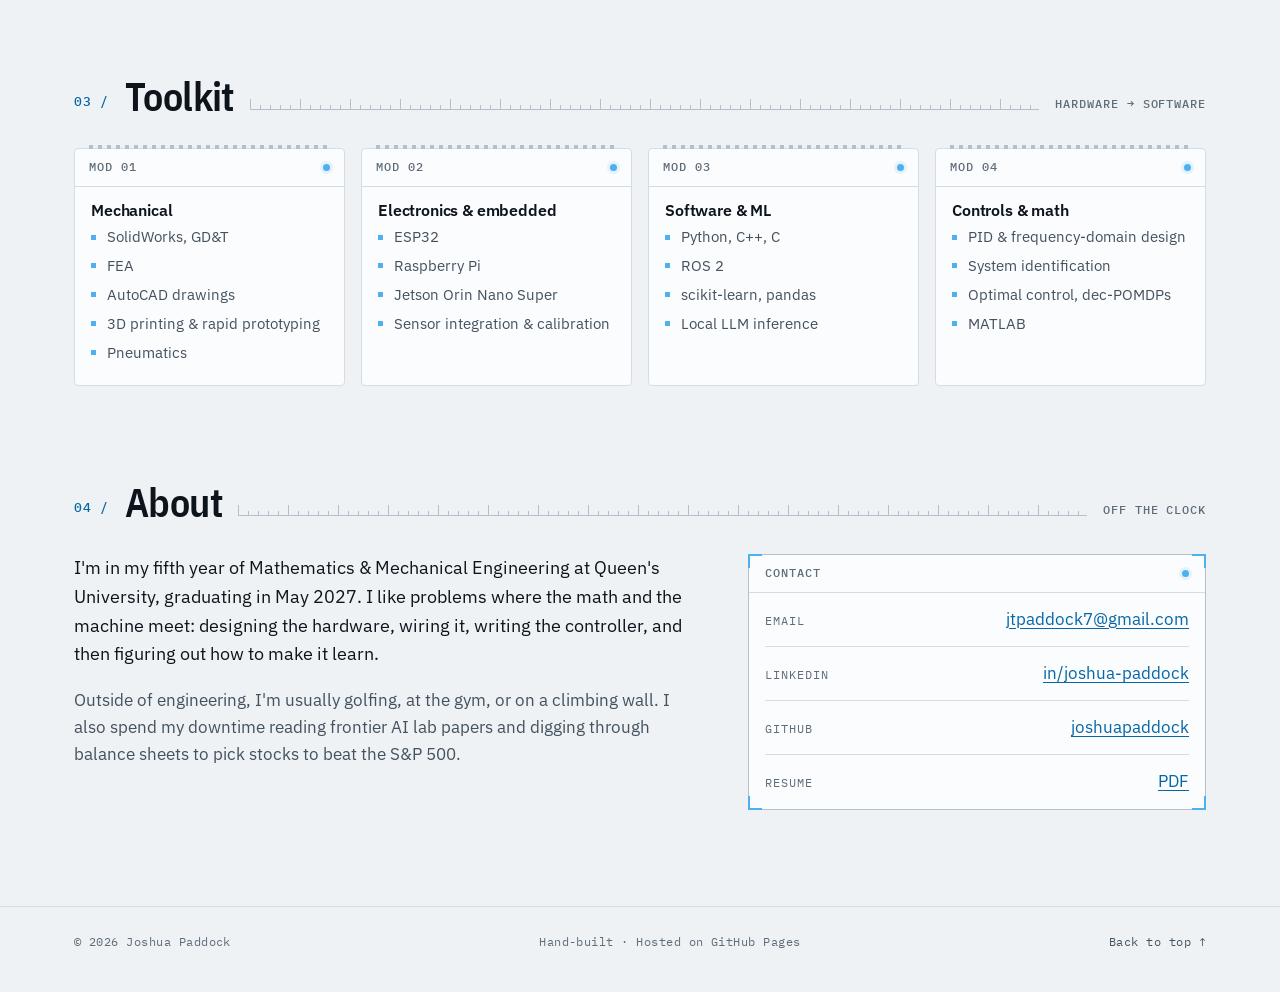
==== commit dc3f1442: "Redesign layout: robotics lab theme, light-blue accent, pixel backdrop - New dark-first palette with" ====
--- a/index.html
+++ b/index.html
@@ -18,7 +18,7 @@
   <link rel="icon" href="assets/favicon.svg" type="image/svg+xml">
   <link rel="preconnect" href="https://fonts.googleapis.com">
   <link rel="preconnect" href="https://fonts.gstatic.com" crossorigin>
-  <link href="https://fonts.googleapis.com/css2?family=IBM+Plex+Mono:wght@400;500;600&family=IBM+Plex+Sans:wght@400;500;600&display=swap" rel="stylesheet">
+  <link href="https://fonts.googleapis.com/css2?family=IBM+Plex+Mono:wght@400;500;600&family=IBM+Plex+Sans+Condensed:wght@500;600&family=IBM+Plex+Sans:wght@400;500;600&display=swap" rel="stylesheet">
   <link rel="stylesheet" href="assets/css/style.css">
   <script>
     /* Apply saved theme before paint to avoid a flash */
@@ -39,7 +39,7 @@
         <a href="#projects">Projects</a>
         <a href="#experience" class="nav-optional">Experience</a>
         <a href="#about" class="nav-optional">About</a>
-        <a href="assets/files/Joshua-Paddock-Resume.pdf">Resume</a>
+        <a class="nav-cta" href="assets/files/Joshua-Paddock-Resume.pdf">Resume</a>
         <button class="theme-toggle" type="button" aria-label="Toggle dark mode">
           <svg class="icon-moon" viewBox="0 0 24 24" fill="none" stroke="currentColor" stroke-width="1.8" stroke-linecap="round" stroke-linejoin="round" aria-hidden="true"><path d="M21 12.8A9 9 0 1 1 11.2 3a7 7 0 0 0 9.8 9.8z"/></svg>
           <svg class="icon-sun" viewBox="0 0 24 24" fill="none" stroke="currentColor" stroke-width="1.8" stroke-linecap="round" stroke-linejoin="round" aria-hidden="true"><circle cx="12" cy="12" r="4"/><path d="M12 2v2M12 20v2M4.9 4.9l1.4 1.4M17.7 17.7l1.4 1.4M2 12h2M20 12h2M4.9 19.1l1.4-1.4M17.7 6.3l1.4-1.4"/></svg>
@@ -51,46 +51,143 @@
   <main id="main">
 
     <!-- ============ HERO ============ -->
-    <section class="hero">
+    <section class="hero" id="top">
       <div class="container">
-        <div>
-          <span class="label eyebrow">Portfolio · Rev A</span>
-          <h1>Joshua Paddock</h1>
-          <p class="lede">
-            Mathematics &amp; Mechanical Engineering student at Queen's, building robots end to end:
-            mechanical design, electronics, controls and learning. Currently teaching a
-            self-built modified SO-101 arm to pick things up.
-          </p>
-          <div class="btn-row">
-            <a class="btn btn-primary" href="assets/files/Joshua-Paddock-Resume.pdf">
-              <svg viewBox="0 0 24 24" fill="none" stroke="currentColor" stroke-width="1.8" stroke-linecap="round" stroke-linejoin="round" aria-hidden="true"><path d="M14 3H6a2 2 0 0 0-2 2v14a2 2 0 0 0 2 2h12a2 2 0 0 0 2-2V9z"/><path d="M14 3v6h6M8 13h8M8 17h5"/></svg>
-              Resume (PDF)
-            </a>
-            <a class="btn" href="https://github.com/joshuapaddock" rel="me">
-              GitHub
-              <svg viewBox="0 0 24 24" fill="none" stroke="currentColor" stroke-width="1.8" stroke-linecap="round" stroke-linejoin="round" aria-hidden="true"><path d="M7 17 17 7M9 7h8v8"/></svg>
-            </a>
-            <a class="btn" href="https://www.linkedin.com/in/joshua-paddock" rel="me">
-              LinkedIn
-              <svg viewBox="0 0 24 24" fill="none" stroke="currentColor" stroke-width="1.8" stroke-linecap="round" stroke-linejoin="round" aria-hidden="true"><path d="M7 17 17 7M9 7h8v8"/></svg>
-            </a>
-            <a class="btn" href="mailto:josh.paddock@queensu.ca">
-              <svg viewBox="0 0 24 24" fill="none" stroke="currentColor" stroke-width="1.8" stroke-linecap="round" stroke-linejoin="round" aria-hidden="true"><rect x="3" y="5" width="18" height="14" rx="2"/><path d="m3 7 9 6 9-6"/></svg>
-              Email
-            </a>
-          </div>
-        </div>
-
-        <table class="title-block">
-          <caption>DWG NO. JP-001 · SHEET 1 OF 1</caption>
-          <tbody>
-            <tr><th scope="row">Name</th><td>Joshua T. Paddock</td></tr>
-            <tr><th scope="row">Disciplines</th><td>Mechanical · Electronics · Controls · ML · Perception</td></tr>
-            <tr><th scope="row">Education</th><td>B.A.Sc. Mathematics &amp; Mechanical Engineering, Queen's University — Exp. May 2027</td></tr>
-            <tr><th scope="row">Experience</th><td>Ontario Power Generation · Motion Pac International · Spoolon Manufacturing</td></tr>
-            <tr><th scope="row">Location</th><td>Ontario, Canada</td></tr>
-          </tbody>
-        </table>
+        <div class="hero-grid">
+          <div class="hero-copy">
+            <p class="label eyebrow"><span class="led pulse" aria-hidden="true"></span>Robotics · Mechanical · Controls · ML</p>
+            <h1>Joshua<br>Paddock<span class="tick" aria-hidden="true">.</span></h1>
+            <p class="lede">
+              Mathematics &amp; Mechanical Engineering student at Queen's, building robots end to end:
+              mechanical design, electronics, controls and learning. Currently teaching a
+              self-built modified SO-101 arm to pick things up.
+            </p>
+            <div class="btn-row">
+              <a class="btn btn-primary" href="assets/files/Joshua-Paddock-Resume.pdf">
+                <svg viewBox="0 0 24 24" fill="none" stroke="currentColor" stroke-width="1.8" stroke-linecap="round" stroke-linejoin="round" aria-hidden="true"><path d="M14 3H6a2 2 0 0 0-2 2v14a2 2 0 0 0 2 2h12a2 2 0 0 0 2-2V9z"/><path d="M14 3v6h6M8 13h8M8 17h5"/></svg>
+                Resume (PDF)
+              </a>
+              <a class="btn" href="https://github.com/joshuapaddock" rel="me">
+                GitHub
+                <svg viewBox="0 0 24 24" fill="none" stroke="currentColor" stroke-width="1.8" stroke-linecap="round" stroke-linejoin="round" aria-hidden="true"><path d="M7 17 17 7M9 7h8v8"/></svg>
+              </a>
+              <a class="btn" href="https://www.linkedin.com/in/joshua-paddock" rel="me">
+                LinkedIn
+                <svg viewBox="0 0 24 24" fill="none" stroke="currentColor" stroke-width="1.8" stroke-linecap="round" stroke-linejoin="round" aria-hidden="true"><path d="M7 17 17 7M9 7h8v8"/></svg>
+              </a>
+              <a class="btn" href="mailto:josh.paddock@queensu.ca">
+                <svg viewBox="0 0 24 24" fill="none" stroke="currentColor" stroke-width="1.8" stroke-linecap="round" stroke-linejoin="round" aria-hidden="true"><rect x="3" y="5" width="18" height="14" rx="2"/><path d="m3 7 9 6 9-6"/></svg>
+                Email
+              </a>
+            </div>
+          </div>
+
+          <!-- Live arm sketch: a planar model of the SO-101 follower.
+               main.js animates it (pick-and-place loop, cursor teleop).
+               Without JavaScript it shows this static pose. -->
+          <figure class="rig frame" data-rig>
+            <div class="rig-bar">
+              <span>Fig. 0 — SO-101 follower · side elevation</span>
+              <span class="rig-mode"><span class="led" aria-hidden="true"></span><span data-rig-mode>Auto · pick &amp; place</span></span>
+            </div>
+            <div class="rig-view">
+              <span class="rig-hint" aria-hidden="true"><span class="mouse">Hover to teleoperate · click to grip</span><span class="touch">Tap to move the arm</span></span>
+              <svg viewBox="0 0 520 340" role="img" aria-labelledby="rig-title">
+                <title id="rig-title">Side-view sketch of an SO-101 robot arm picking up a block and placing it down</title>
+                <defs>
+                  <pattern id="rig-hatch" width="7" height="7" patternUnits="userSpaceOnUse" patternTransform="rotate(45)">
+                    <line class="arm-hatch" x1="0" y1="0" x2="0" y2="7"/>
+                  </pattern>
+                </defs>
+
+                <!-- Workspace envelope (R = L1 + L2) and labels -->
+                <path class="arm-env" d="M414.9 300 A250 250 0 1 0 -74.9 300"/>
+                <text x="350" y="62">R250 · REACH</text>
+
+                <!-- Table, hatch, world frame -->
+                <rect x="16" y="300.5" width="488" height="9" fill="url(#rig-hatch)"/>
+                <line class="arm-table" x1="16" y1="300" x2="504" y2="300"/>
+                <g transform="translate(36 284)">
+                  <path class="arm-axis" d="M0 0H26M22 -3l4 3-4 3M0 0V-26M-3 -22l3 -4 3 4"/>
+                  <text x="30" y="3">x</text>
+                  <text x="-3" y="-31">z</text>
+                </g>
+
+                <!-- Pick / place spacing -->
+                <g class="arm-dim">
+                  <line x1="290" y1="314" x2="290" y2="334"/>
+                  <line x1="390" y1="314" x2="390" y2="334"/>
+                  <line x1="290" y1="328" x2="322" y2="328"/>
+                  <line x1="358" y1="328" x2="390" y2="328"/>
+                  <path d="M296 325l-6 3 6 3M384 325l6 3-6 3"/>
+                </g>
+                <text x="340" y="331" text-anchor="middle">100</text>
+
+                <!-- Tool path -->
+                <path id="arm-trail" class="arm-trail" d=""/>
+
+                <!-- Block (resting on the table at spot A) -->
+                <rect id="arm-cube" class="arm-cube" x="-9" y="-9" width="18" height="18" rx="1.5" transform="translate(290 291)"/>
+
+                <!-- Base + shoulder pan housing -->
+                <rect class="arm-body" x="128" y="290" width="84" height="10" rx="2"/>
+                <rect class="arm-servo" x="144" y="262" width="52" height="28" rx="3"/>
+                <rect class="arm-body" x="152" y="254" width="36" height="8" rx="2"/>
+                <rect class="arm-servo" x="155" y="236" width="30" height="22" rx="3"/>
+
+                <!-- Arm: shoulder → elbow → wrist → gripper -->
+                <g transform="translate(170 250)">
+                  <g id="arm-j1" transform="rotate(-76.63)">
+                    <rect class="arm-body" x="-13" y="-10" width="156" height="20" rx="10"/>
+                    <line class="arm-center" x1="0" y1="0" x2="130" y2="0"/>
+                    <rect class="arm-servo" x="114" y="-13" width="32" height="26" rx="3"/>
+                    <circle class="arm-joint" r="8"/>
+                    <circle class="arm-pin" r="2.2"/>
+                    <g id="arm-j2" transform="translate(130 0) rotate(74.95)">
+                      <rect class="arm-body" x="-10" y="-8" width="140" height="16" rx="8"/>
+                      <line class="arm-center" x1="0" y1="0" x2="120" y2="0"/>
+                      <rect class="arm-servo" x="107" y="-11" width="26" height="22" rx="3"/>
+                      <circle class="arm-joint" r="7"/>
+                      <circle class="arm-pin" r="2"/>
+                      <g id="arm-j3" transform="translate(120 0) rotate(91.68)">
+                        <rect class="arm-body" x="-8" y="-8" width="28" height="16" rx="4"/>
+                        <rect class="arm-servo" x="14" y="-15" width="16" height="30" rx="2"/>
+                        <g id="arm-jaw-a" transform="translate(0 -15)"><path class="arm-jaw" d="M27 -5H48L52 0H27Z"/></g>
+                        <g id="arm-jaw-b" transform="translate(0 15)"><path class="arm-jaw" d="M27 5H48L52 0H27Z"/></g>
+                        <line class="arm-center" x1="0" y1="0" x2="56" y2="0"/>
+                        <circle class="arm-joint" r="6"/>
+                        <circle class="arm-pin" r="1.8"/>
+                      </g>
+                    </g>
+                  </g>
+                </g>
+
+                <!-- Teleop target -->
+                <g id="arm-target" class="arm-target" transform="translate(-100 -100)">
+                  <circle r="7"/>
+                  <path d="M-14 0h8M6 0h8M0 -14v8M0 6v8"/>
+                </g>
+              </svg>
+            </div>
+            <dl class="rig-readout" aria-hidden="true">
+              <div><dt>Shoulder</dt><dd id="ro-q1">76.6°</dd></div>
+              <div><dt>Elbow</dt><dd id="ro-q2">−75.0°</dd></div>
+              <div><dt>Wrist</dt><dd id="ro-q3">−91.7°</dd></div>
+              <div><dt>Grip</dt><dd id="ro-grip">30 mm</dd></div>
+              <div><dt>TCP x, z</dt><dd id="ro-tcp">150, 90</dd></div>
+              <div><dt>Episode</dt><dd id="ro-ep">000</dd></div>
+            </dl>
+          </figure>
+        </div>
+
+        <!-- The old title block, laid flat -->
+        <dl class="specbar">
+          <div><dt class="label">Education</dt><dd>B.A.Sc. Mathematics &amp; Mechanical Engineering, Queen's University — Exp. May 2027</dd></div>
+          <div><dt class="label">Experience</dt><dd>Ontario Power Generation · Motion Pac International · Spoolon Manufacturing</dd></div>
+          <div><dt class="label">Disciplines</dt><dd>Mechanical · Electronics · Controls · ML · Perception</dd></div>
+          <div><dt class="label">Location</dt><dd>Ontario, Canada</dd></div>
+        </dl>
+        <div class="specbar-caption"><span>Joshua T. Paddock</span><span>DWG NO. JP-001 · Rev B · Sheet 1 of 1</span></div>
       </div>
     </section>
 
@@ -101,8 +198,10 @@
     <section class="section" id="projects">
       <div class="container">
         <div class="section-head">
-          <span class="label">01 /</span>
+          <span class="section-num">01 /</span>
           <h2>Projects</h2>
+          <span class="ruler" aria-hidden="true"></span>
+          <span class="label">Build logs + case studies</span>
         </div>
 
         <div class="filters" role="group" aria-label="Filter projects by discipline">
@@ -115,9 +214,10 @@
 
         <div class="grid">
 
-          <!-- Featured (spans two columns on desktop) -->
+          <!-- Featured (full width) -->
           <a class="card featured" href="projects/so-arm101.html" data-tags="mech elec ml">
-            <div class="card-media">
+            <div class="card-media frame">
+              <span class="card-id">P-01</span>
               <!-- Swap for: <video src="assets/img/so-arm101/teleop-loop.mp4" autoplay muted loop playsinline poster="assets/img/so-arm101/poster.jpg"></video> -->
               <div class="ph" data-label="Video loop · 8–10 s · leader arm driving follower"></div>
             </div>
@@ -125,13 +225,22 @@
               <span class="label">Featured · Personal</span>
               <h3>SO-ARM101 leader–follower arm</h3>
               <p>Self-sourced, self-printed teleoperation arm pair with wrist and overhead cameras, built to collect demonstrations and train a pick-and-place policy.</p>
+              <dl class="card-spec">
+                <div><dt>Started</dt><dd>Jun 2026</dd></div>
+                <div><dt>All-in cost</dt><dd>CA$395</dd></div>
+                <div><dt>Compute</dt><dd>Jetson Orin Nano Super</dd></div>
+                <div><dt>Sim</dt><dd>Isaac Sim</dd></div>
+              </dl>
               <ul class="tags"><li>Mechanical</li><li>Electronics</li><li>Software / ML</li></ul>
               <div class="card-meta"><span class="status wip">In progress</span><span class="card-arrow">Read build log →</span></div>
             </div>
           </a>
 
           <a class="card" href="projects/control-lab.html" data-tags="ctrl">
-            <div class="card-media"><div class="ph" data-label="Step response · before vs after tuning"></div></div>
+            <div class="card-media frame">
+              <span class="card-id">P-02</span>
+              <div class="ph" data-label="Step response · before vs after tuning"></div>
+            </div>
             <div class="card-body">
               <span class="label">Coursework</span>
               <h3>Identifying &amp; stabilizing an unknown plant</h3>
@@ -142,7 +251,10 @@
           </a>
 
           <a class="card" href="projects/breathalyzer.html" data-tags="elec">
-            <div class="card-media"><div class="ph" data-label="Photo · finished breathalyzer with live reading"></div></div>
+            <div class="card-media frame">
+              <span class="card-id">P-03</span>
+              <div class="ph" data-label="Photo · finished breathalyzer with live reading"></div>
+            </div>
             <div class="card-body">
               <span class="label">Personal</span>
               <h3>MQ-3 breathalyzer</h3>
@@ -153,7 +265,10 @@
           </a>
 
           <a class="card" href="projects/pi-camera.html" data-tags="elec mech ml">
-            <div class="card-media"><div class="ph" data-label="Photo · camera body + CAD render"></div></div>
+            <div class="card-media frame">
+              <span class="card-id">P-04</span>
+              <div class="ph" data-label="Photo · camera body + CAD render"></div>
+            </div>
             <div class="card-body">
               <span class="label">Personal</span>
               <h3>Raspberry Pi camera</h3>
@@ -164,7 +279,10 @@
           </a>
 
           <a class="card" href="projects/capstone.html" data-tags="ctrl ml">
-            <div class="card-media"><div class="ph" data-label="Diagram · router → replicas, queues + KV cache"></div></div>
+            <div class="card-media frame">
+              <span class="card-id">P-05</span>
+              <div class="ph" data-label="Diagram · router → replicas, queues + KV cache"></div>
+            </div>
             <div class="card-body">
               <span class="label">Capstone · Team of 5</span>
               <h3>Adaptive routing for LLM inference clusters</h3>
@@ -185,14 +303,16 @@
     <section class="section" id="experience">
       <div class="container">
         <div class="section-head">
-          <span class="label">02 /</span>
+          <span class="section-num">02 /</span>
           <h2>Experience</h2>
-        </div>
-
-        <ol class="timeline">
+          <span class="ruler" aria-hidden="true"></span>
+          <span class="label">Co-ops + internships</span>
+        </div>
+
+        <ol class="chain">
           <li>
             <div class="when"><span>Apr 2025 – Aug 2026</span><span>Bowmanville, ON</span></div>
-            <div>
+            <div class="what">
               <h3>Ontario Power Generation</h3>
               <div class="role">Fuel Handling Engineering Student · 16-month co-op</div>
               <p>Mechanical design, data tooling and field work supporting the fuelling machines: a radiation-tolerant component redesign, Python analysis tools for motor commands, local-LLM workflow automation, and field team lead on a relay-panel overhaul.</p>
@@ -202,7 +322,7 @@
           </li>
           <li>
             <div class="when"><span>May – Aug 2024</span><span>Cobourg, ON</span></div>
-            <div>
+            <div class="what">
               <h3>Motion Pac International</h3>
               <div class="role">Mechanical Engineer Intern</div>
               <p>Designed custom automation machinery in SolidWorks across 12+ projects, including pneumatic capping, deburring and conveyor handling equipment, and proposed an automated weld and leak-test system.</p>
@@ -212,7 +332,7 @@
           </li>
           <li>
             <div class="when"><span>Summers 2022 &amp; 2023</span><span>Cobourg, ON</span></div>
-            <div>
+            <div class="what">
               <h3>Spoolon Manufacturing</h3>
               <div class="role">Mechanical Engineer Intern</div>
               <p>Digitized 250+ legacy tooling drawings in AutoCAD and used FEA-driven relief holes to cut spool material use by 5%.</p>
@@ -226,23 +346,29 @@
     <section class="section" id="skills">
       <div class="container">
         <div class="section-head">
-          <span class="label">03 /</span>
+          <span class="section-num">03 /</span>
           <h2>Toolkit</h2>
+          <span class="ruler" aria-hidden="true"></span>
+          <span class="label">Hardware → software</span>
         </div>
         <div class="skills">
-          <div>
+          <div class="module">
+            <div class="module-head"><span class="label">Mod 01</span><span class="led" aria-hidden="true"></span></div>
             <h3>Mechanical</h3>
             <ul><li>SolidWorks, GD&amp;T</li><li>FEA</li><li>AutoCAD drawings</li><li>3D printing &amp; rapid prototyping</li><li>Pneumatics</li></ul>
           </div>
-          <div>
+          <div class="module">
+            <div class="module-head"><span class="label">Mod 02</span><span class="led" aria-hidden="true"></span></div>
             <h3>Electronics &amp; embedded</h3>
             <ul><li>ESP32</li><li>Raspberry Pi</li><li>Jetson Orin Nano Super</li><li>Sensor integration &amp; calibration</li></ul>
           </div>
-          <div>
+          <div class="module">
+            <div class="module-head"><span class="label">Mod 03</span><span class="led" aria-hidden="true"></span></div>
             <h3>Software &amp; ML</h3>
             <ul><li>Python, C++, C</li><li>ROS 2</li><li>scikit-learn, pandas</li><li>Local LLM inference</li></ul>
           </div>
-          <div>
+          <div class="module">
+            <div class="module-head"><span class="label">Mod 04</span><span class="led" aria-hidden="true"></span></div>
             <h3>Controls &amp; math</h3>
             <ul><li>PID &amp; frequency-domain design</li><li>System identification</li><li>Optimal control, dec-POMDPs</li><li>MATLAB</li></ul>
           </div>
@@ -254,27 +380,29 @@
     <section class="section" id="about">
       <div class="container">
         <div class="section-head">
-          <span class="label">04 /</span>
+          <span class="section-num">04 /</span>
           <h2>About</h2>
-        </div>
-      </div>
-      <div class="container about">
-        <div>
-          <p>
-            I'm in my fifth year of Mathematics &amp; Mechanical Engineering at Queen's University,
-            graduating in May 2027. I like problems where the math and the machine meet: designing
-            the hardware, wiring it, writing the controller, and then figuring out how to make it learn.
-          </p>
-          <p>Outside of engineering, I'm usually golfing, at the gym, or on a climbing wall. I also spend my downtime reading frontier AI lab papers and digging through balance sheets to picks stocks to beat the S&P500.
-        </div>
-        <div>
-          <span class="label">Contact</span>
-          <ul class="contact-list">
-            <li><span>Email</span><a href="mailto:jtpaddock7@gmail.com">jtpaddock7@gmail.com</a></li>
-            <li><span>LinkedIn</span><a href="https://www.linkedin.com/in/joshua-paddock">in/joshua-paddock</a></li>
-            <li><span>GitHub</span><a href="https://github.com/joshuapaddock">joshuapaddock</a></li>
-            <li><span>Resume</span><a href="assets/files/Joshua-Paddock-Resume.pdf">PDF</a></li>
-          </ul>
+          <span class="ruler" aria-hidden="true"></span>
+          <span class="label">Off the clock</span>
+        </div>
+        <div class="about">
+          <div>
+            <p>
+              I'm in my fifth year of Mathematics &amp; Mechanical Engineering at Queen's University,
+              graduating in May 2027. I like problems where the math and the machine meet: designing
+              the hardware, wiring it, writing the controller, and then figuring out how to make it learn.
+            </p>
+            <p>Outside of engineering, I'm usually golfing, at the gym, or on a climbing wall. I also spend my downtime reading frontier AI lab papers and digging through balance sheets to pick stocks to beat the S&amp;P 500.</p>
+          </div>
+          <div class="comms frame">
+            <div class="comms-head"><span class="label">Contact</span><span class="led pulse" aria-hidden="true"></span></div>
+            <ul class="contact-list">
+              <li><span>Email</span><a href="mailto:jtpaddock7@gmail.com">jtpaddock7@gmail.com</a></li>
+              <li><span>LinkedIn</span><a href="https://www.linkedin.com/in/joshua-paddock">in/joshua-paddock</a></li>
+              <li><span>GitHub</span><a href="https://github.com/joshuapaddock">joshuapaddock</a></li>
+              <li><span>Resume</span><a href="assets/files/Joshua-Paddock-Resume.pdf">PDF</a></li>
+            </ul>
+          </div>
         </div>
       </div>
     </section>
@@ -285,6 +413,7 @@
     <div class="container">
       <span>© <span data-year>2026</span> Joshua Paddock</span>
       <span>Hand-built · Hosted on GitHub Pages</span>
+      <a href="#top">Back to top ↑</a>
     </div>
   </footer>
 </body>
--- a/assets/css/style.css
+++ b/assets/css/style.css
@@ -1,6 +1,8 @@
 /* ==========================================================================
    Joshua Paddock — portfolio
-   "Engineering notebook" theme. Plain CSS, no build step.
+   "Robotics lab" theme: instrument panels, drawing-sheet details and a
+   light-blue accent over a speckled pixel backdrop (drawn by main.js).
+   Plain CSS, no build step.
 
    Edit the tokens in :root to restyle the whole site.
    Dark mode follows the visitor's system setting; the header toggle
@@ -9,87 +11,110 @@
 
 /* ---------- Tokens ---------- */
 :root {
-  --paper: #f6f5f0;          /* page background */
-  --paper-2: #fdfcf9;        /* cards, panels */
-  --paper-3: #efede6;        /* subtle fills */
-  --ink: #17191e;            /* main text */
-  --ink-2: #4c515c;          /* secondary text */
-  --ink-3: #7a7f89;          /* labels, captions */
-  --rule: #dcd8cd;           /* borders and lines */
-  --rule-strong: #b9b4a6;
-  --grid: rgba(31, 79, 209, 0.07);
-  --accent: #1f4fd1;         /* blue-ink accent */
-  --accent-ink: #ffffff;     /* text on accent */
-  --accent-soft: rgba(31, 79, 209, 0.09);
-  --done: #1d7a46;
-  --wip: #b86a00;
+  --bg: #eef2f5;             /* page background */
+  --panel: #fbfcfd;          /* cards, panels */
+  --panel-2: #f3f6f8;        /* fills inside panels */
+  --panel-3: #e4eaef;        /* stronger fills */
+  --ink: #0d141c;            /* main text */
+  --ink-2: #44515f;          /* secondary text */
+  --ink-3: #5f6c7a;          /* labels, captions */
+  --rule: #d5dce3;           /* borders and lines */
+  --rule-strong: #b4c0cc;
+  --grid: rgba(13, 60, 110, 0.07);
+
+  --accent: #4fb0f0;         /* light blue: fills, LEDs, outlines */
+  --accent-text: #0767a6;    /* light blue darkened for text on light paper */
+  --accent-ink: #03121f;     /* text on accent fills */
+  --accent-soft: rgba(79, 176, 240, 0.14);
+  --accent-line: rgba(7, 103, 166, 0.45);
+
+  --done: #17824b;
+  --wip: #b46a00;
   --todo-bg: #fff2a8;
   --todo-ink: #5a4a00;
 
+  /* Backdrop pixels (read by main.js): "r g b" triplets + strength */
+  --speck: 22 40 60;
+  --speck-hi: 7 103 166;
+  --speck-alpha: 0.55;
+
   --font-sans: "IBM Plex Sans", system-ui, -apple-system, "Segoe UI", Roboto, sans-serif;
+  --font-display: "IBM Plex Sans Condensed", "IBM Plex Sans", "Arial Narrow", system-ui, sans-serif;
   --font-mono: "IBM Plex Mono", ui-monospace, "SFMono-Regular", Menlo, Consolas, monospace;
 
-  --radius: 6px;
-  --maxw: 1080px;
-  --gutter: 20px;
-  --shadow: 0 1px 0 rgba(0, 0, 0, 0.03), 0 8px 24px -16px rgba(20, 24, 40, 0.25);
+  --radius: 4px;
+  --maxw: 1180px;
+  --gutter: 24px;
+  --shadow: 0 1px 0 rgba(0, 0, 0, 0.03), 0 14px 32px -22px rgba(13, 30, 50, 0.35);
 
   color-scheme: light;
 }
 
 @media (prefers-color-scheme: dark) {
   :root:not([data-theme="light"]) {
-    --paper: #111317;
-    --paper-2: #171a1f;
-    --paper-3: #1d2127;
-    --ink: #e9e7e1;
-    --ink-2: #a9aeb7;
-    --ink-3: #828893;
-    --rule: #2a2f37;
-    --rule-strong: #3d434d;
-    --grid: rgba(125, 156, 255, 0.07);
-    --accent: #87a5ff;
-    --accent-ink: #0d1222;
-    --accent-soft: rgba(135, 165, 255, 0.12);
-    --done: #5fcf8f;
-    --wip: #f0b35a;
+    --bg: #0a0d12;
+    --panel: #0f141b;
+    --panel-2: #131a22;
+    --panel-3: #19212b;
+    --ink: #e6edf3;
+    --ink-2: #a2aebb;
+    --ink-3: #74818f;
+    --rule: #1c242e;
+    --rule-strong: #2b3643;
+    --grid: rgba(124, 200, 255, 0.06);
+    --accent: #7cc8ff;
+    --accent-text: #8ed2ff;
+    --accent-ink: #03121f;
+    --accent-soft: rgba(124, 200, 255, 0.12);
+    --accent-line: rgba(124, 200, 255, 0.45);
+    --done: #5fd39a;
+    --wip: #f2b45a;
     --todo-bg: #4a4214;
     --todo-ink: #fff3b0;
-    --shadow: 0 1px 0 rgba(0, 0, 0, 0.2), 0 10px 28px -18px rgba(0, 0, 0, 0.8);
+    --speck: 150 172 196;
+    --speck-hi: 124 200 255;
+    --speck-alpha: 0.5;
+    --shadow: 0 1px 0 rgba(0, 0, 0, 0.25), 0 18px 40px -24px rgba(0, 0, 0, 0.9);
     color-scheme: dark;
   }
 }
 
 :root[data-theme="dark"] {
-  --paper: #111317;
-  --paper-2: #171a1f;
-  --paper-3: #1d2127;
-  --ink: #e9e7e1;
-  --ink-2: #a9aeb7;
-  --ink-3: #828893;
-  --rule: #2a2f37;
-  --rule-strong: #3d434d;
-  --grid: rgba(125, 156, 255, 0.07);
-  --accent: #87a5ff;
-  --accent-ink: #0d1222;
-  --accent-soft: rgba(135, 165, 255, 0.12);
-  --done: #5fcf8f;
-  --wip: #f0b35a;
+  --bg: #0a0d12;
+  --panel: #0f141b;
+  --panel-2: #131a22;
+  --panel-3: #19212b;
+  --ink: #e6edf3;
+  --ink-2: #a2aebb;
+  --ink-3: #74818f;
+  --rule: #1c242e;
+  --rule-strong: #2b3643;
+  --grid: rgba(124, 200, 255, 0.06);
+  --accent: #7cc8ff;
+  --accent-text: #8ed2ff;
+  --accent-ink: #03121f;
+  --accent-soft: rgba(124, 200, 255, 0.12);
+  --accent-line: rgba(124, 200, 255, 0.45);
+  --done: #5fd39a;
+  --wip: #f2b45a;
   --todo-bg: #4a4214;
   --todo-ink: #fff3b0;
-  --shadow: 0 1px 0 rgba(0, 0, 0, 0.2), 0 10px 28px -18px rgba(0, 0, 0, 0.8);
+  --speck: 150 172 196;
+  --speck-hi: 124 200 255;
+  --speck-alpha: 0.5;
+  --shadow: 0 1px 0 rgba(0, 0, 0, 0.25), 0 18px 40px -24px rgba(0, 0, 0, 0.9);
   color-scheme: dark;
 }
 
 /* ---------- Base ---------- */
 *, *::before, *::after { box-sizing: border-box; }
 
-html { -webkit-text-size-adjust: 100%; scroll-behavior: smooth; }
+html { -webkit-text-size-adjust: 100%; scroll-behavior: smooth; scroll-padding-top: 76px; }
 @media (prefers-reduced-motion: reduce) { html { scroll-behavior: auto; } }
 
 body {
   margin: 0;
-  background: var(--paper);
+  background: var(--bg);
   color: var(--ink);
   font-family: var(--font-sans);
   font-size: 17px;
@@ -98,17 +123,20 @@
   -webkit-font-smoothing: antialiased;
 }
 
+::selection { background: var(--accent); color: var(--accent-ink); }
+
 img, video, svg, iframe { display: block; max-width: 100%; }
 img, video { height: auto; }
 
-a { color: var(--accent); text-underline-offset: 3px; text-decoration-thickness: 1px; }
+a { color: var(--accent-text); text-underline-offset: 3px; text-decoration-thickness: 1px; }
 a:hover { text-decoration-thickness: 2px; }
 
-:focus-visible { outline: 2px solid var(--accent); outline-offset: 3px; border-radius: 3px; }
-
-h1, h2, h3, h4 { line-height: 1.2; margin: 0 0 0.5em; font-weight: 600; letter-spacing: -0.01em; text-wrap: balance; }
-h1 { font-size: clamp(2.3rem, 6vw, 3.6rem); letter-spacing: -0.025em; }
-h2 { font-size: clamp(1.5rem, 3vw, 1.9rem); }
+:focus-visible { outline: 2px solid var(--accent); outline-offset: 3px; border-radius: 2px; }
+
+h1, h2, h3, h4 { line-height: 1.15; margin: 0 0 0.5em; font-weight: 600; letter-spacing: -0.01em; text-wrap: balance; }
+h1, h2 { font-family: var(--font-display); }
+h1 { font-size: clamp(2.4rem, 6vw, 3.8rem); letter-spacing: -0.02em; }
+h2 { font-size: clamp(1.8rem, 3.6vw, 2.5rem); letter-spacing: -0.015em; }
 h3 { font-size: 1.15rem; }
 p { margin: 0 0 1em; text-wrap: pretty; }
 ul, ol { padding-left: 1.25em; }
@@ -141,6 +169,32 @@
   color: var(--ink-3);
 }
 
+/* Status LED */
+.led {
+  display: inline-block; flex: none; width: 7px; height: 7px; border-radius: 50%;
+  background: var(--accent); box-shadow: 0 0 0 3px var(--accent-soft);
+}
+.led.pulse { animation: led-pulse 2.6s ease-in-out infinite; }
+@keyframes led-pulse { 50% { opacity: 0.35; } }
+@media (prefers-reduced-motion: reduce) { .led.pulse { animation: none; } }
+
+/* Corner brackets, like a bounding box or a drawing frame.
+   Add class="frame" to any positioned element. */
+.frame::after {
+  content: ""; position: absolute; inset: -1px; pointer-events: none;
+  --c: var(--accent); --l: 14px; --w: 2px;
+  background:
+    linear-gradient(var(--c), var(--c)) top left / var(--l) var(--w),
+    linear-gradient(var(--c), var(--c)) top left / var(--w) var(--l),
+    linear-gradient(var(--c), var(--c)) top right / var(--l) var(--w),
+    linear-gradient(var(--c), var(--c)) top right / var(--w) var(--l),
+    linear-gradient(var(--c), var(--c)) bottom left / var(--l) var(--w),
+    linear-gradient(var(--c), var(--c)) bottom left / var(--w) var(--l),
+    linear-gradient(var(--c), var(--c)) bottom right / var(--l) var(--w),
+    linear-gradient(var(--c), var(--c)) bottom right / var(--w) var(--l);
+  background-repeat: no-repeat;
+}
+
 /* Highlighted placeholder text — search the code for "todo" before launch */
 .todo {
   background: var(--todo-bg);
@@ -151,37 +205,66 @@
   font-size: 0.85em;
 }
 
+/* ---------- Pixel backdrop (canvas inserted by main.js) ---------- */
+.backdrop {
+  position: fixed; inset: 0; width: 100%; height: 100%;
+  z-index: -1; pointer-events: none;
+  /* Fainter behind the reading column, fuller toward the edges */
+  -webkit-mask-image: radial-gradient(75% 85% at 50% 45%, rgba(0, 0, 0, 0.4), #000 85%);
+          mask-image: radial-gradient(75% 85% at 50% 45%, rgba(0, 0, 0, 0.4), #000 85%);
+}
+
 /* ---------- Header ---------- */
 .site-header {
   position: sticky; top: 0; z-index: 50;
-  background: color-mix(in srgb, var(--paper) 88%, transparent);
-  backdrop-filter: saturate(1.4) blur(10px);
-  -webkit-backdrop-filter: saturate(1.4) blur(10px);
+  background: color-mix(in srgb, var(--bg) 82%, transparent);
+  backdrop-filter: saturate(1.3) blur(12px);
+  -webkit-backdrop-filter: saturate(1.3) blur(12px);
   border-bottom: 1px solid var(--rule);
 }
 .site-header .container { display: flex; align-items: center; gap: 16px; height: 60px; }
 .brand {
-  display: inline-flex; align-items: center; gap: 10px;
+  display: inline-flex; align-items: center; gap: 12px;
   font-weight: 600; color: var(--ink); text-decoration: none; letter-spacing: -0.01em;
-}
+  white-space: nowrap; min-width: 0;
+}
+.brand:hover .brand-mark { border-color: var(--accent); }
 .brand-mark {
-  width: 28px; height: 28px; display: grid; place-items: center;
-  border: 1.5px solid var(--ink); border-radius: 4px;
+  position: relative; flex: none;
+  width: 30px; height: 30px; display: grid; place-items: center;
+  border: 1px solid var(--rule-strong); border-radius: 2px; background: var(--panel);
   font-family: var(--font-mono); font-size: 0.72rem; font-weight: 600;
-}
-.nav { margin-left: auto; display: flex; align-items: center; gap: 4px; }
+  transition: border-color 0.2s ease;
+}
+.brand-mark::before, .brand-mark::after {
+  content: ""; position: absolute; width: 8px; height: 8px; border: 2px solid var(--accent);
+}
+.brand-mark::before { top: -4px; left: -4px; border-right: 0; border-bottom: 0; }
+.brand-mark::after { bottom: -4px; right: -4px; border-left: 0; border-top: 0; }
+.brand-name { overflow: hidden; text-overflow: ellipsis; }
+
+.nav { margin-left: auto; flex: none; display: flex; align-items: center; gap: 2px; }
 .nav a {
-  color: var(--ink-2); text-decoration: none; font-size: 0.92rem;
-  padding: 6px 10px; border-radius: 4px;
-}
-.nav a:hover { color: var(--ink); background: var(--paper-3); }
+  position: relative; color: var(--ink-2); text-decoration: none; font-size: 0.9rem;
+  padding: 6px 10px; border-radius: var(--radius);
+}
+.nav a:hover { color: var(--ink); background: var(--panel-3); }
+.nav a[aria-current="true"] { color: var(--ink); }
+.nav a[aria-current="true"]::after {
+  content: ""; position: absolute; left: 10px; right: 10px; bottom: -13px; height: 2px; background: var(--accent);
+}
+.nav a.nav-cta {
+  margin-left: 6px; border: 1px solid var(--rule-strong);
+  font-family: var(--font-mono); font-size: 0.75rem; letter-spacing: 0.06em; text-transform: uppercase;
+}
+.nav a.nav-cta:hover { border-color: var(--accent); background: var(--accent-soft); }
 .theme-toggle {
-  margin-left: 4px; width: 36px; height: 36px; display: grid; place-items: center;
-  background: transparent; border: 1px solid var(--rule); border-radius: 4px;
+  margin-left: 6px; width: 34px; height: 34px; display: grid; place-items: center;
+  background: transparent; border: 1px solid var(--rule); border-radius: var(--radius);
   color: var(--ink-2); cursor: pointer;
 }
 .theme-toggle:hover { color: var(--ink); border-color: var(--rule-strong); }
-.theme-toggle svg { width: 18px; height: 18px; }
+.theme-toggle svg { width: 17px; height: 17px; }
 .theme-toggle .icon-sun { display: none; }
 :root[data-theme="dark"] .theme-toggle .icon-sun { display: block; }
 :root[data-theme="dark"] .theme-toggle .icon-moon { display: none; }
@@ -189,16 +272,14 @@
   :root:not([data-theme="light"]) .theme-toggle .icon-sun { display: block; }
   :root:not([data-theme="light"]) .theme-toggle .icon-moon { display: none; }
 }
-.brand { white-space: nowrap; min-width: 0; }
-.brand-name { overflow: hidden; text-overflow: ellipsis; }
-.nav { flex: none; }
-@media (max-width: 640px) {
+@media (max-width: 680px) {
   .nav a.nav-optional { display: none; }
 }
 @media (max-width: 480px) {
   .site-header .container { gap: 8px; }
-  .brand { font-size: 0.95rem; gap: 8px; }
+  .brand { font-size: 0.95rem; gap: 10px; }
   .nav a { padding: 6px 7px; }
+  .nav a.nav-cta { margin-left: 2px; }
 }
 @media (max-width: 359px) {
   .brand-name { display: none; }  /* the hero already shows the name */
@@ -210,120 +291,235 @@
   display: inline-flex; align-items: center; gap: 8px;
   padding: 10px 16px; border-radius: var(--radius);
   border: 1px solid var(--rule-strong);
-  background: var(--paper-2); color: var(--ink);
-  font-size: 0.95rem; font-weight: 500; text-decoration: none; line-height: 1.2;
-}
-.btn:hover { border-color: var(--ink-2); text-decoration: none; }
+  background: var(--panel); color: var(--ink);
+  font-size: 0.93rem; font-weight: 500; text-decoration: none; line-height: 1.2;
+  transition: border-color 0.15s ease, background-color 0.15s ease;
+}
+.btn:hover { border-color: var(--accent); text-decoration: none; }
 .btn svg { width: 16px; height: 16px; flex: none; }
-.btn-primary { background: var(--accent); color: var(--accent-ink); border-color: var(--accent); }
-.btn-primary:hover { filter: brightness(1.08); border-color: var(--accent); }
+.btn-primary { background: var(--accent); color: var(--accent-ink); border-color: var(--accent); font-weight: 600; }
+.btn-primary:hover { filter: brightness(1.07); }
 
 /* ---------- Hero ---------- */
-.hero {
-  position: relative;
-  border-bottom: 1px solid var(--rule);
+.hero { padding: 64px 0 0; }
+.hero-grid {
+  display: grid; grid-template-columns: minmax(0, 1fr) minmax(0, 1.05fr);
+  gap: 48px; align-items: center;
+}
+.eyebrow { display: inline-flex; align-items: center; gap: 10px; margin: 0 0 22px; }
+.hero h1 {
+  font-size: clamp(3.1rem, 8vw, 5.7rem); line-height: 0.92; letter-spacing: -0.025em;
+  margin: 0 0 0.32em;
+}
+.hero h1 .tick { color: var(--accent); }
+.hero .lede { font-size: 1.14rem; color: var(--ink-2); max-width: 34em; margin-bottom: 1.7em; }
+
+/* Live arm sketch ("rig") */
+.rig {
+  position: relative; margin: 0;
+  background: var(--panel); border: 1px solid var(--rule-strong); border-radius: var(--radius);
+  box-shadow: var(--shadow);
+}
+.rig-bar {
+  display: flex; justify-content: space-between; align-items: center; gap: 12px;
+  padding: 9px 14px; border-bottom: 1px solid var(--rule);
+  font-family: var(--font-mono); font-size: 0.66rem; letter-spacing: 0.08em; text-transform: uppercase; color: var(--ink-3);
+}
+.rig-bar > span { white-space: nowrap; overflow: hidden; text-overflow: ellipsis; min-width: 0; }
+.rig-bar > .rig-mode { flex: none; }
+.rig-mode { display: inline-flex; align-items: center; gap: 8px; color: var(--accent-text); }
+.rig-view {
+  position: relative; touch-action: pan-y; cursor: crosshair; overflow: hidden;
+  -webkit-user-select: none; user-select: none;
   background-image:
     linear-gradient(var(--grid) 1px, transparent 1px),
     linear-gradient(90deg, var(--grid) 1px, transparent 1px);
-  background-size: 24px 24px;
+  background-size: 20px 20px;
   background-position: -1px -1px;
 }
-.hero .container {
-  display: grid; grid-template-columns: 1.35fr 1fr; gap: 48px; align-items: center;
-  padding-top: 72px; padding-bottom: 72px;
-}
-.hero h1 { margin-bottom: 0.3em; }
-.hero .lede { font-size: 1.15rem; color: var(--ink-2); max-width: 36em; margin-bottom: 1.6em; }
-.hero .eyebrow { margin-bottom: 18px; display: block; }
-@media (max-width: 860px) {
-  .hero .container { grid-template-columns: 1fr; gap: 36px; padding-top: 48px; padding-bottom: 48px; }
-}
-
-/* Title block — styled like the corner block on an engineering drawing */
-.title-block {
-  width: 100%;
-  border: 1.5px solid var(--ink);
-  background: var(--paper-2);
-  border-collapse: collapse;
-  font-size: 0.92rem;
-  box-shadow: var(--shadow);
-}
-.title-block th, .title-block td {
-  border: 1px solid var(--rule-strong);
-  padding: 9px 12px; text-align: left; vertical-align: top;
-}
-.title-block th {
-  width: 34%;
-  font-family: var(--font-mono); font-size: 0.68rem; font-weight: 500;
-  letter-spacing: 0.08em; text-transform: uppercase; color: var(--ink-3);
-  background: var(--paper-3);
-}
-.title-block caption {
-  caption-side: bottom; text-align: right; padding-top: 8px;
-  font-family: var(--font-mono); font-size: 0.68rem; color: var(--ink-3); letter-spacing: 0.06em;
+.rig-view svg { width: 100%; height: auto; }
+.rig-hint {
+  position: absolute; left: 14px; top: 10px;
+  font-family: var(--font-mono); font-size: 0.64rem; letter-spacing: 0.08em; text-transform: uppercase;
+  color: var(--ink-3); pointer-events: none; transition: opacity 0.3s ease;
+}
+.rig.is-teleop .rig-hint { opacity: 0; }
+.rig-hint .touch { display: none; }
+@media (hover: none) { .rig-hint .mouse { display: none; } .rig-hint .touch { display: inline; } }
+
+.rig-readout {
+  display: grid; grid-template-columns: repeat(6, minmax(0, 1fr));
+  margin: 0; border-top: 1px solid var(--rule);
+}
+.rig-readout > div { padding: 8px 12px 9px; border-left: 1px solid var(--rule); min-width: 0; }
+.rig-readout > div:first-child { border-left: 0; }
+.rig-readout dt { font-family: var(--font-mono); font-size: 0.62rem; letter-spacing: 0.08em; text-transform: uppercase; color: var(--ink-3); }
+.rig-readout dd {
+  margin: 1px 0 0; font-family: var(--font-mono); font-size: 0.84rem; color: var(--ink);
+  font-variant-numeric: tabular-nums; white-space: nowrap;
+}
+@media (max-width: 520px) {
+  .rig-readout { grid-template-columns: repeat(3, minmax(0, 1fr)); }
+  .rig-readout > div:nth-child(4) { border-left: 0; }
+  .rig-readout > div:nth-child(-n+3) { border-bottom: 1px solid var(--rule); }
+}
+
+/* SVG parts of the arm sketch */
+.rig svg text { font-family: var(--font-mono); font-size: 9px; letter-spacing: 0.06em; fill: var(--ink-3); }
+.arm-body { fill: var(--panel-2); stroke: var(--ink-2); stroke-width: 1.4; stroke-linejoin: round; }
+.arm-servo { fill: var(--panel-3); stroke: var(--ink-2); stroke-width: 1.4; }
+.arm-joint { fill: var(--panel); stroke: var(--accent); stroke-width: 1.6; }
+.arm-pin { fill: var(--accent); }
+.arm-center { stroke: var(--ink-3); stroke-width: 0.8; stroke-dasharray: 10 3 2 3; fill: none; opacity: 0.8; }
+.arm-jaw { fill: var(--panel-3); stroke: var(--ink-2); stroke-width: 1.4; }
+.arm-table { stroke: var(--ink-2); stroke-width: 1.5; }
+.arm-hatch { stroke: var(--rule-strong); stroke-width: 1; }
+.arm-env { fill: none; stroke: var(--accent); stroke-width: 1; stroke-dasharray: 2 5; opacity: 0.55; }
+.arm-dim { stroke: var(--ink-3); stroke-width: 0.8; fill: none; }
+.arm-axis { stroke: var(--ink-3); stroke-width: 1.2; fill: none; }
+.arm-trail { fill: none; stroke: var(--accent); stroke-width: 1.6; stroke-linecap: round; stroke-linejoin: round; stroke-dasharray: 0.1 5; opacity: 0.8; }
+.arm-cube { fill: var(--accent); fill-opacity: 0.85; stroke: var(--accent-text); stroke-width: 1.2; }
+.arm-target { stroke: var(--accent); stroke-width: 1.2; fill: none; opacity: 0; transition: opacity 0.2s ease; }
+.rig.is-teleop .arm-target { opacity: 1; }
+.rig svg .arm-mark { fill: var(--ink-3); }
+
+/* Spec bar under the hero (the old title block, laid flat) */
+.specbar {
+  position: relative; margin: 64px 0 0;
+  display: grid; grid-template-columns: 1.25fr 1.25fr 1fr 0.75fr;
+  background: color-mix(in srgb, var(--panel) 88%, transparent);
+  border: 1px solid var(--rule-strong); border-radius: var(--radius);
+}
+.specbar > div { padding: 14px 18px 16px; border-left: 1px solid var(--rule); min-width: 0; }
+.specbar > div:first-child { border-left: 0; }
+.specbar dt { margin-bottom: 4px; }
+.specbar dd { margin: 0; font-size: 0.92rem; color: var(--ink); line-height: 1.45; }
+.specbar-caption {
+  display: flex; justify-content: space-between; gap: 12px; margin: 8px 2px 0;
+  font-family: var(--font-mono); font-size: 0.66rem; letter-spacing: 0.08em; text-transform: uppercase; color: var(--ink-3);
+}
+@media (max-width: 960px) {
+  .hero-grid { grid-template-columns: minmax(0, 1fr); gap: 40px; }
+  .hero { padding-top: 44px; }
+  .specbar { grid-template-columns: repeat(2, minmax(0, 1fr)); margin-top: 44px; }
+  .specbar > div:nth-child(3) { border-left: 0; }
+  .specbar > div:nth-child(-n+2) { border-bottom: 1px solid var(--rule); }
+}
+@media (max-width: 520px) {
+  .specbar { grid-template-columns: 1fr; }
+  .specbar > div { border-left: 0; border-bottom: 1px solid var(--rule); }
+  .specbar > div:last-child { border-bottom: 0; }
+  .specbar-caption span:first-child { display: none; }
 }
 
 /* ---------- Sections ---------- */
-.section { padding: 72px 0; border-bottom: 1px solid var(--rule); }
-.section:last-of-type { border-bottom: 0; }
-.section-head { display: flex; align-items: baseline; gap: 14px; margin-bottom: 28px; flex-wrap: wrap; }
-.section-head h2 { margin: 0; }
-.section-head .label { color: var(--accent); }
+.section { padding: 96px 0 0; }
+.section:last-of-type { padding-bottom: 96px; }
+.section-head { display: flex; align-items: flex-end; gap: 16px; margin-bottom: 32px; }
+.section-head h2 { margin: 0; line-height: 1; }
+.section-num {
+  font-family: var(--font-mono); font-size: 0.8rem; font-weight: 500; letter-spacing: 0.06em;
+  color: var(--accent-text); padding-bottom: 4px;
+}
+/* A measuring-scale rule that fills the rest of the heading row */
+.ruler {
+  flex: 1; min-width: 24px; height: 11px; margin-bottom: 6px;
+  background:
+    linear-gradient(var(--rule-strong), var(--rule-strong)) left bottom / 100% 1px no-repeat,
+    repeating-linear-gradient(90deg, var(--rule-strong) 0 1px, transparent 1px 50px) left bottom / 100% 11px no-repeat,
+    repeating-linear-gradient(90deg, var(--rule-strong) 0 1px, transparent 1px 10px) left bottom / 100% 5px no-repeat;
+}
+.section-head .label:last-child { padding-bottom: 3px; white-space: nowrap; }
 .section-intro { color: var(--ink-2); max-width: 40em; margin-top: -12px; margin-bottom: 28px; }
-@media (max-width: 600px) { .section { padding: 52px 0; } }
+@media (max-width: 600px) {
+  .section { padding-top: 72px; }
+  .section:last-of-type { padding-bottom: 72px; }
+  .section-head .label:last-child { display: none; }
+}
 
 /* ---------- Filter chips ---------- */
-.filters { display: flex; flex-wrap: wrap; gap: 8px; margin-bottom: 24px; }
+.filters { display: flex; flex-wrap: wrap; gap: 8px; margin-bottom: 22px; }
 .chip {
-  font-family: var(--font-mono); font-size: 0.75rem; letter-spacing: 0.06em; text-transform: uppercase;
-  padding: 7px 12px; border-radius: 999px; cursor: pointer;
-  border: 1px solid var(--rule-strong); background: var(--paper-2); color: var(--ink-2);
-}
-.chip:hover { color: var(--ink); border-color: var(--ink-2); }
-.chip[aria-pressed="true"] { background: var(--ink); color: var(--paper); border-color: var(--ink); }
+  font-family: var(--font-mono); font-size: 0.72rem; letter-spacing: 0.07em; text-transform: uppercase;
+  padding: 7px 12px; border-radius: 2px; cursor: pointer;
+  border: 1px solid var(--rule-strong); background: var(--panel); color: var(--ink-2);
+}
+.chip:hover { color: var(--ink); border-color: var(--accent); }
+.chip[aria-pressed="true"] { background: var(--accent); color: var(--accent-ink); border-color: var(--accent); }
 
 /* ---------- Project cards ---------- */
-.grid { display: grid; grid-template-columns: repeat(3, minmax(0, 1fr)); gap: 20px; }
-@media (max-width: 960px) { .grid { grid-template-columns: repeat(2, minmax(0, 1fr)); } }
-@media (max-width: 600px) { .grid { grid-template-columns: 1fr; } }
+.grid { display: grid; grid-template-columns: repeat(2, minmax(0, 1fr)); gap: 20px; }
+@media (max-width: 680px) { .grid { grid-template-columns: 1fr; } }
 
 .card {
   position: relative; display: flex; flex-direction: column;
-  background: var(--paper-2); border: 1px solid var(--rule); border-radius: var(--radius);
-  overflow: hidden; color: inherit; text-decoration: none;
-  transition: border-color 0.15s ease, transform 0.15s ease, box-shadow 0.15s ease;
-}
-.card:hover { border-color: var(--accent); transform: translateY(-2px); box-shadow: var(--shadow); text-decoration: none; }
-@media (prefers-reduced-motion: reduce) { .card, .card:hover { transition: none; transform: none; } }
-.card-media { aspect-ratio: 16 / 10; border-bottom: 1px solid var(--rule); background: var(--paper-3); }
+  background: var(--panel); border: 1px solid var(--rule); border-radius: var(--radius);
+  color: inherit; text-decoration: none;
+  transition: border-color 0.2s ease, transform 0.2s ease, box-shadow 0.2s ease;
+}
+.card:hover { border-color: var(--accent-line); transform: translateY(-3px); box-shadow: var(--shadow); text-decoration: none; }
+.card-media {
+  position: relative; aspect-ratio: 16 / 9; overflow: hidden;
+  border-bottom: 1px solid var(--rule); background: var(--panel-2);
+  border-radius: var(--radius) var(--radius) 0 0;
+}
 .card-media > img, .card-media > video { width: 100%; height: 100%; object-fit: cover; }
 .card-media .ph { border: 0; border-radius: 0; height: 100%; min-height: 0; }
-.card-body { padding: 16px 18px 18px; display: flex; flex-direction: column; gap: 8px; flex: 1; }
-.card-body h3 { margin: 0; }
+/* Hover: a detection box snaps around the media */
+.card-media.frame::after { inset: 12px; opacity: 0; transform: scale(1.04); transition: opacity 0.2s ease, transform 0.25s ease; }
+.card:hover .card-media.frame::after, .card:focus-visible .card-media.frame::after { opacity: 1; transform: none; }
+.card-id {
+  position: absolute; left: 12px; top: 12px; z-index: 1;
+  font-family: var(--font-mono); font-size: 0.64rem; letter-spacing: 0.08em; text-transform: uppercase;
+  padding: 3px 6px; border-radius: 2px;
+  background: var(--panel); color: var(--ink-2); border: 1px solid var(--rule);
+  transition: background-color 0.2s ease, color 0.2s ease, border-color 0.2s ease;
+}
+.card:hover .card-id { background: var(--accent); color: var(--accent-ink); border-color: var(--accent); }
+.card-body { padding: 18px 20px 20px; display: flex; flex-direction: column; gap: 9px; flex: 1; }
+.card-body h3 { margin: 0; font-size: 1.2rem; }
 .card-body p { margin: 0; color: var(--ink-2); font-size: 0.95rem; }
-.card-meta { display: flex; justify-content: space-between; align-items: center; gap: 10px; margin-top: auto; padding-top: 8px; }
-
-.card.featured { grid-column: span 2; }
-@media (min-width: 961px) {
-  .card.featured { flex-direction: row; }
-  .card.featured .card-media { aspect-ratio: auto; flex: 1.3; border-bottom: 0; border-right: 1px solid var(--rule); min-height: 300px; }
-  .card.featured .card-body { flex: 1; padding: 24px; }
-  .card.featured h3 { font-size: 1.4rem; }
-}
-@media (max-width: 600px) { .card.featured { grid-column: span 1; } }
+.card-meta { display: flex; justify-content: space-between; align-items: center; gap: 10px; margin-top: auto; padding-top: 10px; }
+.card-arrow { font-family: var(--font-mono); font-size: 0.78rem; color: var(--accent-text); transition: transform 0.2s ease; }
+.card:hover .card-arrow { transform: translateX(3px); }
+@media (prefers-reduced-motion: reduce) {
+  .card, .card:hover, .card-arrow, .card:hover .card-arrow { transition: none; transform: none; }
+  .card-media.frame::after { transition: none; transform: none; }
+}
+
+.card.featured { grid-column: 1 / -1; }
+.card.featured h3 { font-size: clamp(1.4rem, 2.6vw, 1.9rem); font-family: var(--font-display); letter-spacing: -0.015em; }
+.card.featured .card-body p { font-size: 1rem; }
+@media (min-width: 900px) {
+  .card.featured { display: grid; grid-template-columns: minmax(0, 1.45fr) minmax(0, 1fr); }
+  .card.featured .card-media {
+    aspect-ratio: auto; min-height: 380px;
+    border-bottom: 0; border-right: 1px solid var(--rule);
+    border-radius: var(--radius) 0 0 var(--radius);
+  }
+  .card.featured .card-body { padding: 26px 28px 24px; gap: 12px; }
+}
+.card-spec {
+  display: grid; grid-template-columns: repeat(2, minmax(0, 1fr)); margin: 6px 0 4px;
+  border-top: 1px solid var(--rule);
+}
+.card-spec > div { padding: 9px 0; border-bottom: 1px solid var(--rule); min-width: 0; }
+.card-spec > div:nth-child(odd) { padding-right: 12px; }
+.card-spec > div:nth-child(even) { padding-left: 12px; border-left: 1px solid var(--rule); }
+.card-spec dt { font-family: var(--font-mono); font-size: 0.62rem; letter-spacing: 0.08em; text-transform: uppercase; color: var(--ink-3); }
+.card-spec dd { margin: 0; font-size: 0.9rem; }
 .card[hidden] { display: none; }
 
 .tags { display: flex; flex-wrap: wrap; gap: 6px; list-style: none; padding: 0; margin: 0; }
 .tags li {
-  margin: 0; font-family: var(--font-mono); font-size: 0.66rem; letter-spacing: 0.07em; text-transform: uppercase;
-  padding: 3px 7px; border-radius: 3px; background: var(--accent-soft); color: var(--accent);
-}
-
-.status { display: inline-flex; align-items: center; gap: 6px; font-family: var(--font-mono); font-size: 0.7rem; letter-spacing: 0.06em; text-transform: uppercase; color: var(--ink-3); white-space: nowrap; }
+  margin: 0; font-family: var(--font-mono); font-size: 0.64rem; letter-spacing: 0.07em; text-transform: uppercase;
+  padding: 3px 7px; border-radius: 2px; background: var(--accent-soft); color: var(--accent-text);
+}
+
+.status { display: inline-flex; align-items: center; gap: 7px; font-family: var(--font-mono); font-size: 0.68rem; letter-spacing: 0.07em; text-transform: uppercase; color: var(--ink-3); white-space: nowrap; }
 .status::before { content: ""; width: 7px; height: 7px; border-radius: 50%; background: var(--ink-3); }
-.status.wip::before { background: var(--wip); }
+.status.wip::before { background: var(--wip); box-shadow: 0 0 0 3px color-mix(in srgb, var(--wip) 20%, transparent); }
 .status.done::before { background: var(--done); }
-.card-arrow { font-family: var(--font-mono); font-size: 0.8rem; color: var(--accent); }
 
 /* ---------- Media placeholders ----------
    <div class="ph" data-label="VIDEO — 10 s loop of teleop"></div>
@@ -331,61 +527,103 @@
 .ph {
   position: relative; display: grid; place-items: center;
   min-height: 220px; width: 100%;
-  border: 1.5px dashed var(--rule-strong); border-radius: var(--radius);
+  border: 1px dashed var(--rule-strong); border-radius: var(--radius);
   background:
-    repeating-linear-gradient(135deg, transparent 0 10px, var(--grid) 10px 11px),
-    var(--paper-3);
+    radial-gradient(var(--rule-strong) 0.9px, transparent 1.2px) 0 0 / 14px 14px,
+    var(--panel-2);
   color: var(--ink-3);
   text-align: center; padding: 20px;
 }
 .ph::after {
   content: attr(data-label);
-  font-family: var(--font-mono); font-size: 0.72rem; letter-spacing: 0.06em; text-transform: uppercase;
+  font-family: var(--font-mono); font-size: 0.7rem; letter-spacing: 0.06em; text-transform: uppercase;
   max-width: 30em; line-height: 1.5;
+  padding: 4px 8px; background: var(--panel-2);
 }
 .ph.tall { min-height: 360px; }
 .ph.short { min-height: 160px; }
 
-/* ---------- Experience timeline ---------- */
-.timeline { list-style: none; padding: 0; margin: 0; border-top: 1px solid var(--rule); }
-.timeline > li { display: grid; grid-template-columns: 200px 1fr; gap: 24px; padding: 24px 0; margin: 0; border-bottom: 1px solid var(--rule); }
-.timeline .when { font-family: var(--font-mono); font-size: 0.8rem; color: var(--ink-3); padding-top: 4px; }
-.timeline .when span { display: block; }
-.timeline h3 { margin: 0 0 2px; }
-.timeline .role { color: var(--ink-2); margin-bottom: 8px; }
-.timeline p { color: var(--ink-2); margin-bottom: 0; }
-.timeline .more { display: inline-block; margin-top: 8px; font-family: var(--font-mono); font-size: 0.8rem; }
-@media (max-width: 640px) { .timeline > li { grid-template-columns: 1fr; gap: 6px; } }
-
-/* ---------- Skills ---------- */
-.skills { display: grid; grid-template-columns: repeat(4, minmax(0, 1fr)); gap: 0; border: 1px solid var(--rule); border-radius: var(--radius); background: var(--paper-2); }
-.skills > div { padding: 20px; border-right: 1px solid var(--rule); }
-.skills > div:last-child { border-right: 0; }
-.skills h3 { font-size: 1rem; margin-bottom: 10px; }
-.skills ul { list-style: none; padding: 0; margin: 0; color: var(--ink-2); font-size: 0.93rem; }
-.skills li { margin: 4px 0; }
-@media (max-width: 860px) {
-  .skills { grid-template-columns: repeat(2, minmax(0, 1fr)); }
-  .skills > div:nth-child(2) { border-right: 0; }
-  .skills > div:nth-child(-n+2) { border-bottom: 1px solid var(--rule); }
-}
-@media (max-width: 480px) {
-  .skills { grid-template-columns: 1fr; }
-  .skills > div { border-right: 0; border-bottom: 1px solid var(--rule); }
-  .skills > div:last-child { border-bottom: 0; }
-}
+/* ---------- Experience: a kinematic chain ---------- */
+.chain { list-style: none; padding: 0; margin: 0; }
+.chain > li { display: grid; grid-template-columns: 190px minmax(0, 1fr); gap: 0 28px; margin: 0; }
+.chain .when { font-family: var(--font-mono); font-size: 0.78rem; color: var(--ink-3); padding-top: 6px; text-align: right; }
+.chain .when span { display: block; }
+.chain .when span:first-child { color: var(--ink-2); }
+.chain .what { position: relative; padding: 0 0 44px 36px; }
+.chain > li:last-child .what { padding-bottom: 0; }
+/* Link between joints */
+.chain .what::before {
+  content: ""; position: absolute; left: 6px; top: 12px; bottom: -12px; width: 2px;
+  background: var(--rule-strong);
+}
+.chain > li:last-child .what::before { display: none; }
+/* Joint */
+.chain .what::after {
+  content: ""; position: absolute; left: 0; top: 6px; width: 14px; height: 14px; border-radius: 50%;
+  background: var(--bg); border: 2px solid var(--accent);
+  box-shadow: inset 0 0 0 2px var(--bg), inset 0 0 0 6px var(--accent-soft);
+}
+.chain > li:first-child .what::after { background: var(--accent); box-shadow: 0 0 0 4px var(--accent-soft); }
+.chain h3 { margin: 0 0 2px; font-size: 1.25rem; }
+.chain .role { color: var(--ink-2); margin-bottom: 10px; font-size: 0.95rem; }
+.chain .role::before { content: "↳ "; font-family: var(--font-mono); color: var(--accent-text); }
+.chain p { color: var(--ink-2); margin-bottom: 0; max-width: 46em; }
+.chain .more { display: inline-block; margin-top: 8px; font-family: var(--font-mono); font-size: 0.8rem; }
+@media (max-width: 680px) {
+  .chain > li { grid-template-columns: 1fr; }
+  .chain .when { text-align: left; padding: 0 0 6px 36px; }
+  .chain .when span { display: inline; }
+  .chain .when span + span::before { content: " · "; }
+  .chain > li { position: relative; }
+  .chain .what::after { top: -26px; }
+  .chain .what::before { top: -14px; bottom: 14px; }
+  .chain .what { padding-bottom: 36px; }
+}
+
+/* ---------- Toolkit modules ---------- */
+.skills { display: grid; grid-template-columns: repeat(4, minmax(0, 1fr)); gap: 16px; }
+.module { position: relative; background: var(--panel); border: 1px solid var(--rule); border-radius: var(--radius); }
+.module-head {
+  display: flex; justify-content: space-between; align-items: center;
+  padding: 9px 14px; border-bottom: 1px solid var(--rule);
+}
+/* Pin header along the top edge */
+.module::before {
+  content: ""; position: absolute; left: 14px; right: 14px; top: -4px; height: 4px;
+  background: repeating-linear-gradient(90deg, var(--rule-strong) 0 4px, transparent 4px 9px);
+}
+.module h3 { font-size: 1.02rem; margin: 14px 16px 6px; }
+.module ul { list-style: none; padding: 0 16px 16px; margin: 0; color: var(--ink-2); font-size: 0.93rem; }
+.module li { position: relative; margin: 5px 0; padding-left: 16px; }
+.module li::before { content: ""; position: absolute; left: 0; top: 0.62em; width: 5px; height: 5px; background: var(--accent); }
+@media (max-width: 960px) { .skills { grid-template-columns: repeat(2, minmax(0, 1fr)); gap: 20px 16px; } }
+@media (max-width: 480px) { .skills { grid-template-columns: 1fr; } }
 
 /* ---------- About / contact ---------- */
-.about { display: grid; grid-template-columns: 1.4fr 1fr; gap: 48px; }
+.about { display: grid; grid-template-columns: minmax(0, 1.35fr) minmax(0, 1fr); gap: 56px; align-items: start; }
 .about p { color: var(--ink-2); }
-.contact-list { list-style: none; padding: 0; margin: 0; border-top: 1px solid var(--rule); }
-.contact-list li { display: flex; justify-content: space-between; gap: 16px; padding: 12px 0; margin: 0; border-bottom: 1px solid var(--rule); }
+.about p:first-child { font-size: 1.12rem; color: var(--ink); }
+.comms { position: relative; background: var(--panel); border: 1px solid var(--rule-strong); border-radius: var(--radius); }
+.comms-head {
+  display: flex; justify-content: space-between; align-items: center; gap: 12px;
+  padding: 9px 16px; border-bottom: 1px solid var(--rule);
+}
+.contact-list { list-style: none; padding: 0 16px; margin: 0; }
+.contact-list li { display: flex; justify-content: space-between; align-items: baseline; gap: 16px; padding: 13px 0; margin: 0; border-bottom: 1px solid var(--rule); }
+.contact-list li:last-child { border-bottom: 0; }
+.contact-list li > span { font-family: var(--font-mono); font-size: 0.72rem; letter-spacing: 0.08em; text-transform: uppercase; color: var(--ink-3); }
 .contact-list a { overflow-wrap: anywhere; text-align: right; }
-@media (max-width: 760px) { .about { grid-template-columns: 1fr; gap: 28px; } }
+@media (max-width: 760px) { .about { grid-template-columns: 1fr; gap: 32px; } }
 
 /* ---------- Footer ---------- */
-.site-footer { border-top: 1px solid var(--rule); padding: 28px 0 40px; color: var(--ink-3); font-size: 0.85rem; }
-.site-footer .container { display: flex; justify-content: space-between; gap: 16px; flex-wrap: wrap; }
+.site-footer {
+  border-top: 1px solid var(--rule); padding: 26px 0 40px; color: var(--ink-3);
+  font-family: var(--font-mono); font-size: 0.74rem; letter-spacing: 0.04em;
+  background: color-mix(in srgb, var(--bg) 70%, transparent);
+}
+.site-footer .container { display: flex; justify-content: space-between; gap: 10px 24px; flex-wrap: wrap; }
+.site-footer a { color: var(--ink-2); text-decoration: none; }
+.site-footer a:hover { color: var(--accent-text); }
 
 /* ==========================================================================
    Project (case study) pages
@@ -396,33 +634,35 @@
 
 .project-head { padding: 28px 0 32px; }
 .project-head .lede { font-size: 1.15rem; color: var(--ink-2); max-width: 40em; }
-.project-head h1 { font-size: clamp(2rem, 5vw, 3rem); }
+.project-head h1 { font-size: clamp(2.2rem, 5.5vw, 3.6rem); line-height: 1; margin-top: 10px; }
 
 /* Spec strip — the title block, horizontal */
 .spec {
+  position: relative;
   display: grid; grid-template-columns: repeat(4, minmax(0, 1fr));
-  border: 1.5px solid var(--ink); background: var(--paper-2); margin: 8px 0 0;
-}
-.spec > div { padding: 10px 14px; border-right: 1px solid var(--rule-strong); min-width: 0; }
+  border: 1px solid var(--rule-strong); border-top: 2px solid var(--accent);
+  border-radius: var(--radius); background: var(--panel); margin: 8px 0 0;
+}
+.spec > div { padding: 11px 14px; border-right: 1px solid var(--rule); min-width: 0; }
 .spec > div:last-child { border-right: 0; }
 .spec dt { margin: 0 0 3px; }
 .spec dd { margin: 0; font-size: 0.93rem; overflow-wrap: anywhere; }
 @media (max-width: 760px) {
   .spec { grid-template-columns: repeat(2, minmax(0, 1fr)); }
   .spec > div:nth-child(2) { border-right: 0; }
-  .spec > div:nth-child(-n+2) { border-bottom: 1px solid var(--rule-strong); }
+  .spec > div:nth-child(-n+2) { border-bottom: 1px solid var(--rule); }
 }
 
 /* TL;DR box */
 .tldr {
   display: grid; grid-template-columns: repeat(3, minmax(0, 1fr)); gap: 0;
   border: 1px solid var(--rule); border-left: 3px solid var(--accent);
-  background: var(--paper-2); border-radius: 0 var(--radius) var(--radius) 0; margin: 32px 0;
+  background: var(--panel); border-radius: 0 var(--radius) var(--radius) 0; margin: 32px 0;
 }
 .tldr > div { padding: 16px 18px; border-right: 1px solid var(--rule); }
 .tldr > div:last-child { border-right: 0; }
 .tldr p { margin: 4px 0 0; font-size: 0.97rem; }
-.tldr .metric { font-size: 1.5rem; font-weight: 600; letter-spacing: -0.01em; color: var(--ink); line-height: 1.25; }
+.tldr .metric { font-family: var(--font-display); font-size: 1.7rem; font-weight: 600; letter-spacing: -0.01em; color: var(--accent-text); line-height: 1.2; }
 @media (max-width: 760px) {
   .tldr { grid-template-columns: 1fr; }
   .tldr > div { border-right: 0; border-bottom: 1px solid var(--rule); }
@@ -436,14 +676,14 @@
 /* Long-form body: readable measure, numbered section heads */
 .prose { max-width: 760px; }
 .prose-section { padding: 40px 0 8px; }
-.prose-section > h2 { display: flex; align-items: baseline; gap: 12px; font-size: 1.5rem; }
-.prose-section > h2 .num { font-family: var(--font-mono); font-size: 0.85rem; color: var(--accent); font-weight: 500; }
+.prose-section > h2 { display: flex; align-items: baseline; gap: 12px; font-size: 1.7rem; }
+.prose-section > h2 .num { font-family: var(--font-mono); font-size: 0.85rem; color: var(--accent-text); font-weight: 500; }
 .prose p, .prose li { color: var(--ink-2); }
 .prose strong { color: var(--ink); }
 
 figure { margin: 24px 0; }
 figcaption { margin-top: 8px; font-size: 0.85rem; color: var(--ink-3); }
-figcaption::before { content: "FIG. "; font-family: var(--font-mono); font-size: 0.72rem; letter-spacing: 0.06em; color: var(--accent); }
+figcaption::before { content: "FIG. "; font-family: var(--font-mono); font-size: 0.72rem; letter-spacing: 0.06em; color: var(--accent-text); }
 .fig-row { display: grid; grid-template-columns: repeat(2, minmax(0, 1fr)); gap: 16px; }
 .fig-row figure { margin: 0; }
 @media (max-width: 600px) { .fig-row { grid-template-columns: 1fr; } }
@@ -452,33 +692,33 @@
 .video-embed iframe { position: absolute; inset: 0; width: 100%; height: 100%; border: 0; }
 
 /* Tables (BOM, benchmarks, results) */
-.table-wrap { overflow-x: auto; border: 1px solid var(--rule); border-radius: var(--radius); background: var(--paper-2); margin: 20px 0; }
+.table-wrap { overflow-x: auto; border: 1px solid var(--rule); border-radius: var(--radius); background: var(--panel); margin: 20px 0; }
 table.data { width: 100%; border-collapse: collapse; font-size: 0.92rem; }
 table.data th, table.data td { padding: 10px 14px; text-align: left; border-bottom: 1px solid var(--rule); vertical-align: top; }
-table.data thead th { font-family: var(--font-mono); font-size: 0.7rem; font-weight: 500; letter-spacing: 0.07em; text-transform: uppercase; color: var(--ink-3); background: var(--paper-3); white-space: nowrap; }
+table.data thead th { font-family: var(--font-mono); font-size: 0.7rem; font-weight: 500; letter-spacing: 0.07em; text-transform: uppercase; color: var(--ink-3); background: var(--panel-2); white-space: nowrap; }
 table.data td.num, table.data th.num { text-align: right; font-variant-numeric: tabular-nums; white-space: nowrap; }
-table.data tfoot td { font-weight: 600; border-bottom: 0; border-top: 1.5px solid var(--ink); color: var(--ink); }
+table.data tfoot td { font-weight: 600; border-bottom: 0; border-top: 1.5px solid var(--accent); color: var(--ink); }
 table.data tbody tr:last-child td { border-bottom: 0; }
 
 /* Build log + checklist */
-.log { list-style: none; padding: 0; margin: 16px 0; border-left: 1.5px solid var(--rule-strong); }
+.log { list-style: none; padding: 0; margin: 16px 0; border-left: 2px solid var(--rule-strong); }
 .log li { position: relative; padding: 0 0 18px 22px; margin: 0; }
-.log li::before { content: ""; position: absolute; left: -5px; top: 8px; width: 8px; height: 8px; border-radius: 50%; background: var(--paper); border: 1.5px solid var(--accent); }
+.log li::before { content: ""; position: absolute; left: -6px; top: 8px; width: 10px; height: 10px; border-radius: 50%; background: var(--bg); border: 2px solid var(--accent); }
 .log time { display: block; font-family: var(--font-mono); font-size: 0.75rem; color: var(--ink-3); letter-spacing: 0.04em; }
 
 .checklist { list-style: none; padding: 0; margin: 16px 0; }
 .checklist li { display: flex; gap: 10px; align-items: baseline; margin: 6px 0; }
 .checklist li::before {
-  content: ""; flex: none; width: 15px; height: 15px; border: 1.5px solid var(--rule-strong); border-radius: 3px;
+  content: ""; flex: none; width: 15px; height: 15px; border: 1.5px solid var(--rule-strong); border-radius: 2px;
   display: grid; place-items: center; font-size: 11px; font-weight: 700; line-height: 1;
   transform: translateY(2px);
 }
 .checklist li.done { color: var(--ink-3); }
-.checklist li.done::before { content: "✓"; background: var(--done); border-color: var(--done); color: var(--paper-2); }
+.checklist li.done::before { content: "✓"; background: var(--accent); border-color: var(--accent); color: var(--accent-ink); }
 
 /* Callouts */
 .note {
-  border: 1px solid var(--rule); background: var(--paper-2); border-radius: var(--radius);
+  border: 1px solid var(--rule); background: var(--panel); border-radius: var(--radius);
   padding: 14px 16px; margin: 20px 0; font-size: 0.93rem; color: var(--ink-2);
 }
 .note strong:first-child { font-family: var(--font-mono); font-size: 0.72rem; letter-spacing: 0.08em; text-transform: uppercase; color: var(--wip); margin-right: 6px; }
@@ -493,12 +733,14 @@
 .project-foot { padding: 48px 0 24px; margin-top: 48px; border-top: 1px solid var(--rule); display: flex; justify-content: space-between; gap: 16px; flex-wrap: wrap; font-family: var(--font-mono); font-size: 0.85rem; }
 
 /* 404 */
-.notfound { min-height: 60vh; display: grid; place-items: center; text-align: center; padding: 60px 0; }
+.notfound { min-height: 80vh; display: grid; place-items: center; text-align: center; padding: 60px 0; }
+.notfound h1 { margin-top: 14px; }
 
 /* ---------- Print (for sending drafts to employers as PDF) ---------- */
 @media print {
-  :root { --paper: #fff; --paper-2: #fff; --paper-3: #f3f3f3; }
-  .site-header, .theme-toggle, .filters, .skip-link, .site-footer { display: none !important; }
+  :root { --bg: #fff; --panel: #fff; --panel-2: #f5f5f5; --panel-3: #eee; }
+  .site-header, .theme-toggle, .filters, .skip-link, .site-footer, .backdrop, .rig { display: none !important; }
+  .hero-grid { grid-template-columns: 1fr; }
   .card:hover { transform: none; box-shadow: none; }
   .section, .prose-section { break-inside: avoid-page; }
   a { color: inherit; }
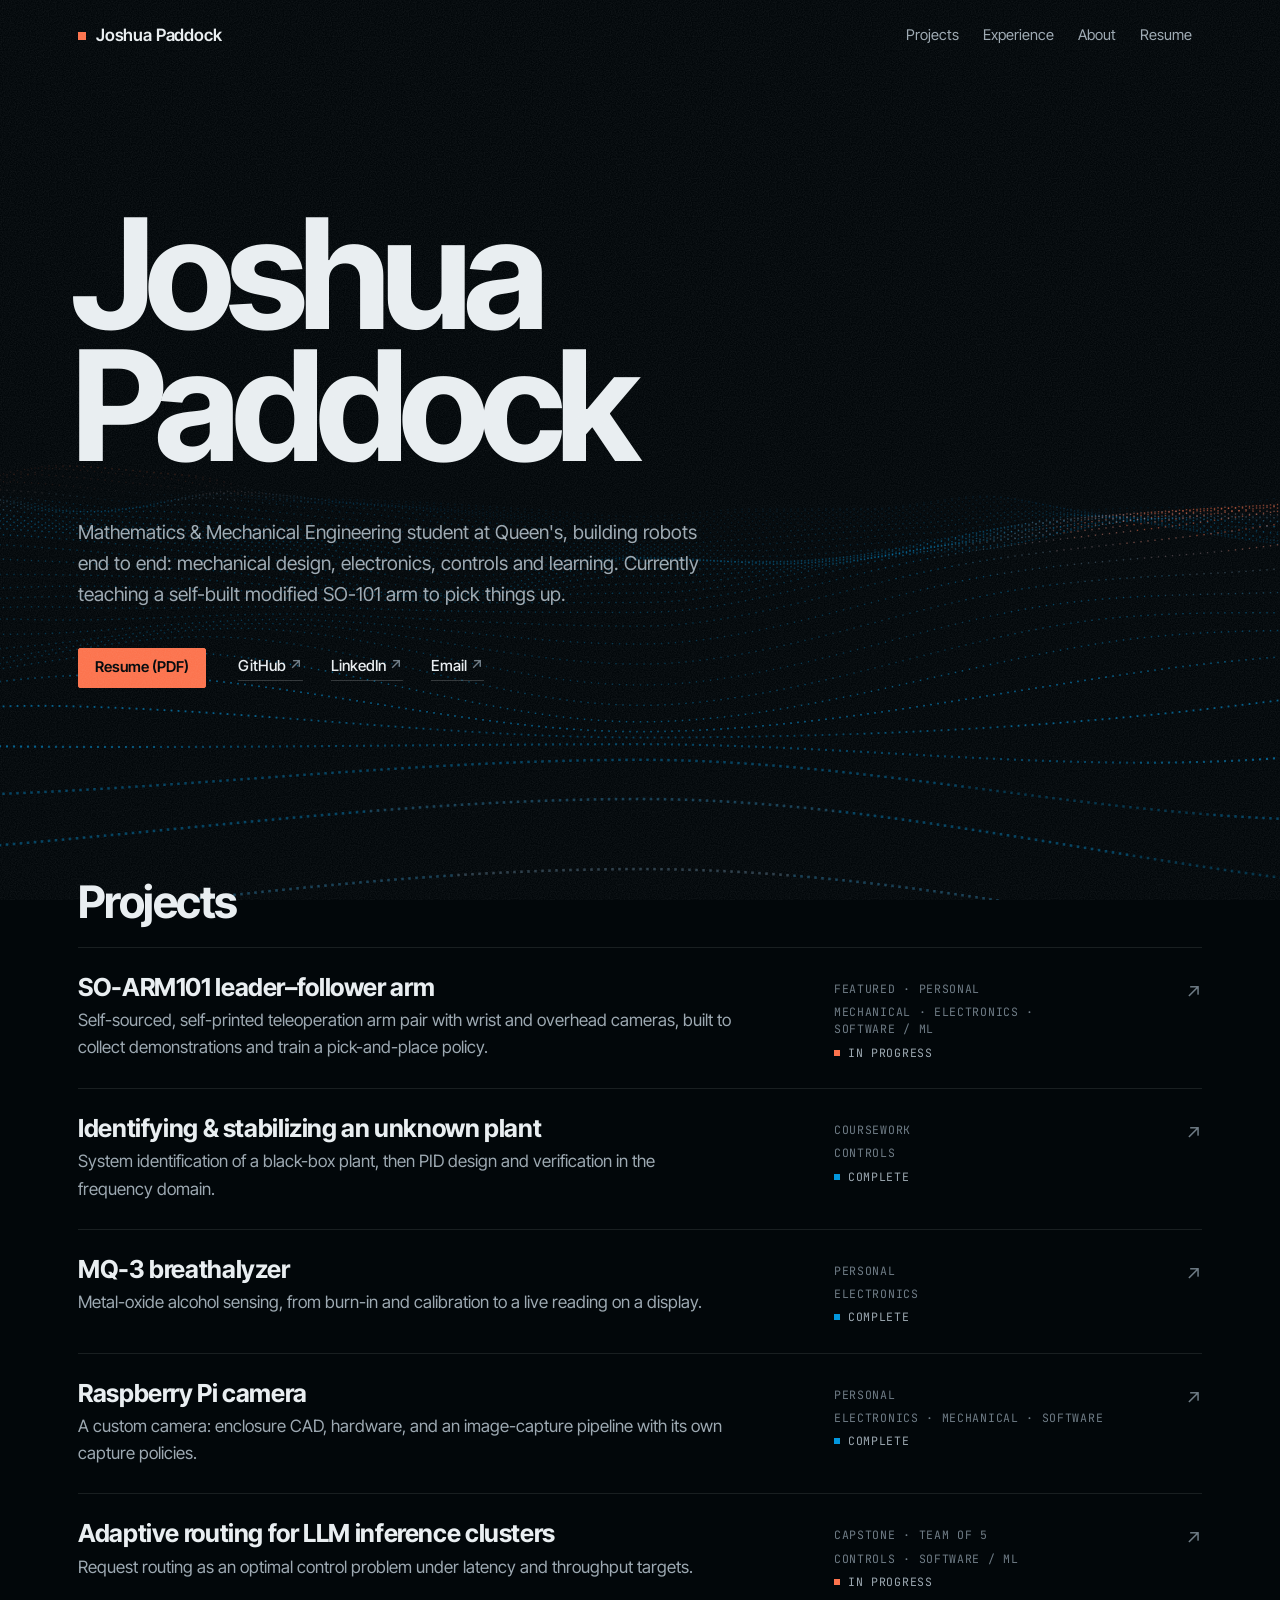
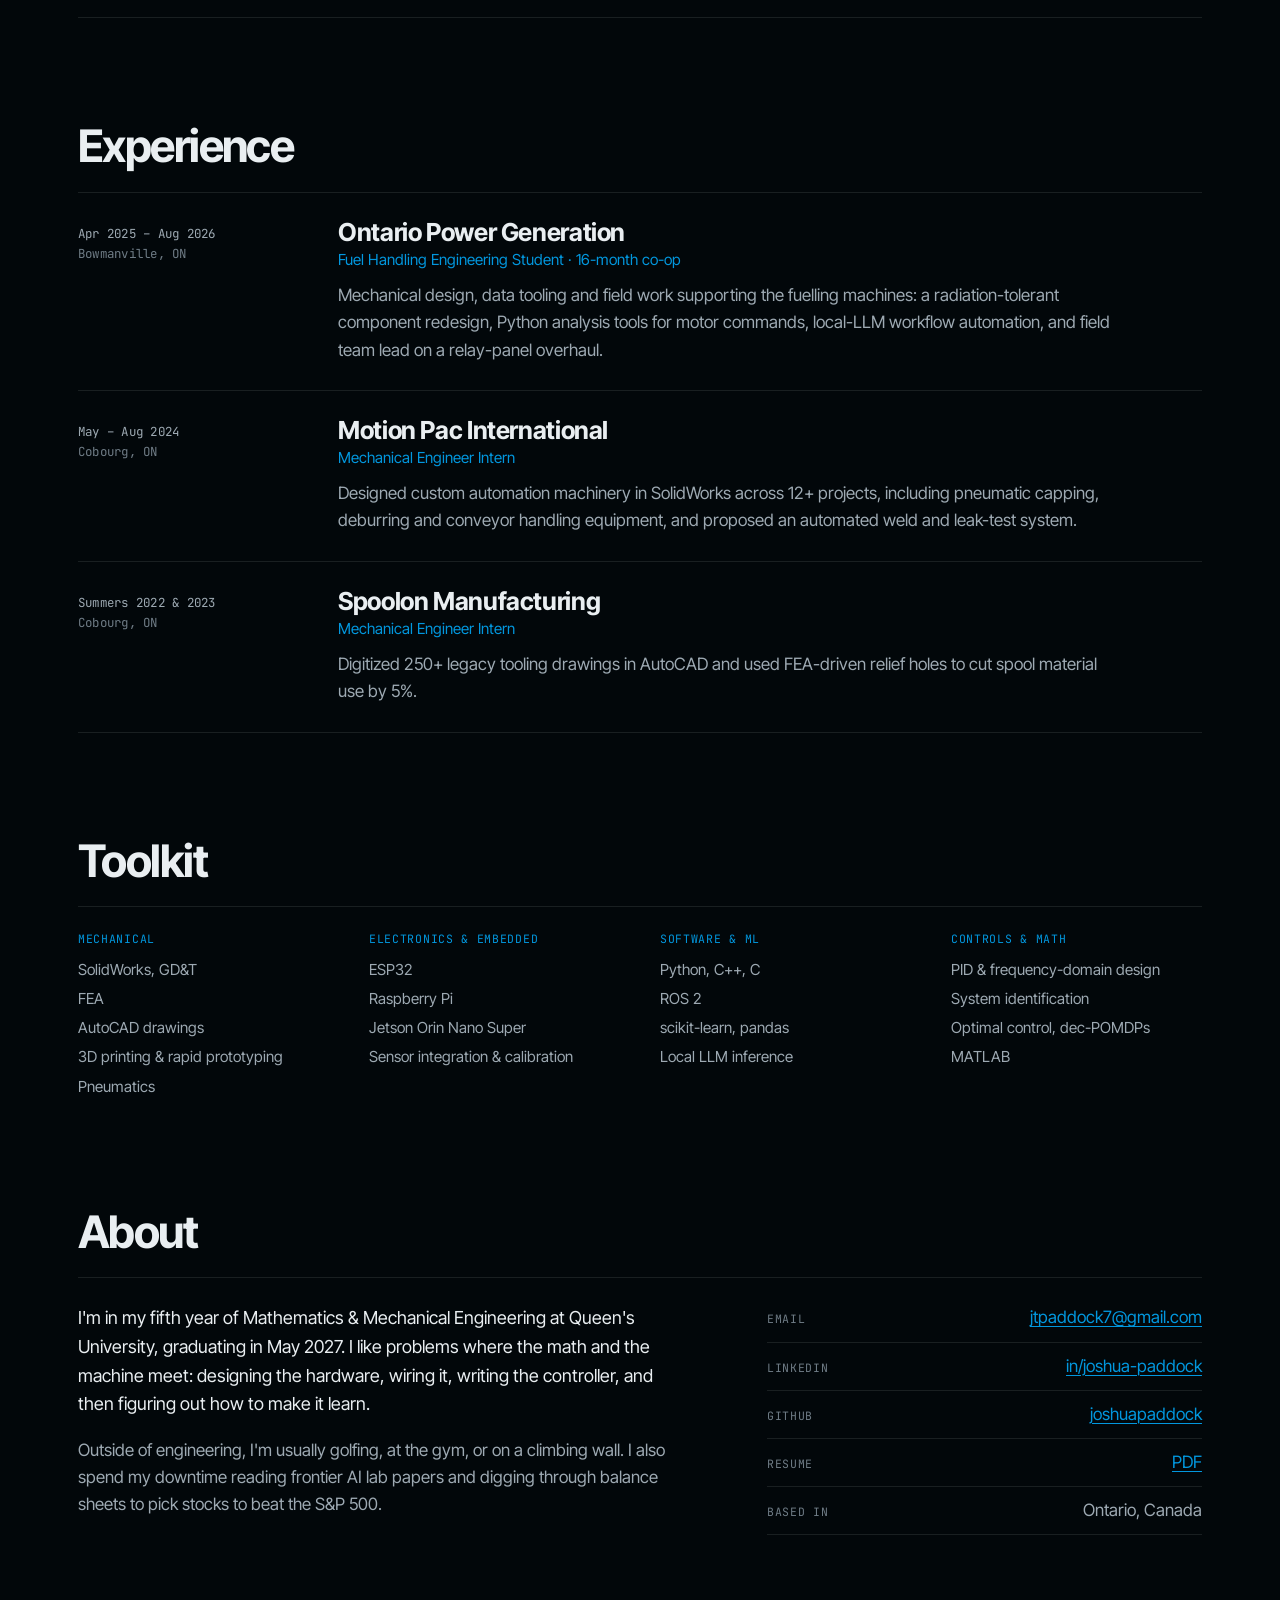
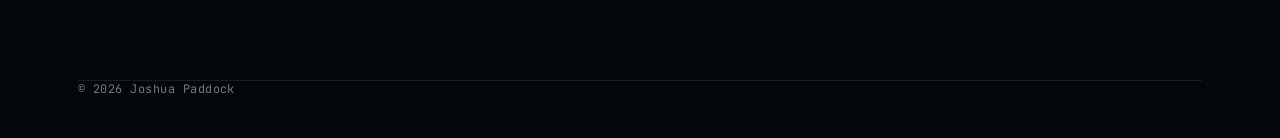
==== commit bc223936: "Minimal redesign: fixed dark palette, point-cloud background - Single theme (#02070A / #0297DE / #FC" ====
--- a/index.html
+++ b/index.html
@@ -10,6 +10,7 @@
        Delete this line (on every page) when you're ready to launch. -->
   <meta name="robots" content="noindex">
 
+  <meta name="theme-color" content="#02070A">
   <meta property="og:title" content="Joshua Paddock — Robotics & Mechanical Engineering">
   <meta property="og:description" content="Mechanical design, electronics, controls, programming and learning, built end to end.">
   <meta property="og:type" content="website">
@@ -18,12 +19,8 @@
   <link rel="icon" href="assets/favicon.svg" type="image/svg+xml">
   <link rel="preconnect" href="https://fonts.googleapis.com">
   <link rel="preconnect" href="https://fonts.gstatic.com" crossorigin>
-  <link href="https://fonts.googleapis.com/css2?family=IBM+Plex+Mono:wght@400;500;600&family=IBM+Plex+Sans+Condensed:wght@500;600&family=IBM+Plex+Sans:wght@400;500;600&display=swap" rel="stylesheet">
+  <link href="https://fonts.googleapis.com/css2?family=Inter+Tight:wght@400;500;600;700&family=JetBrains+Mono:wght@400;500&display=swap" rel="stylesheet">
   <link rel="stylesheet" href="assets/css/style.css">
-  <script>
-    /* Apply saved theme before paint to avoid a flash */
-    try { var t = localStorage.getItem("theme"); if (t) document.documentElement.setAttribute("data-theme", t); } catch (e) {}
-  </script>
   <script src="assets/js/main.js" defer></script>
 </head>
 <body>
@@ -31,19 +28,12 @@
 
   <header class="site-header">
     <div class="container">
-      <a class="brand" href="./" aria-label="Joshua Paddock, home">
-        <span class="brand-mark" aria-hidden="true">JP</span>
-        <span class="brand-name">Joshua Paddock</span>
-      </a>
+      <a class="brand" href="./">Joshua Paddock</a>
       <nav class="nav" aria-label="Main">
         <a href="#projects">Projects</a>
         <a href="#experience" class="nav-optional">Experience</a>
         <a href="#about" class="nav-optional">About</a>
-        <a class="nav-cta" href="assets/files/Joshua-Paddock-Resume.pdf">Resume</a>
-        <button class="theme-toggle" type="button" aria-label="Toggle dark mode">
-          <svg class="icon-moon" viewBox="0 0 24 24" fill="none" stroke="currentColor" stroke-width="1.8" stroke-linecap="round" stroke-linejoin="round" aria-hidden="true"><path d="M21 12.8A9 9 0 1 1 11.2 3a7 7 0 0 0 9.8 9.8z"/></svg>
-          <svg class="icon-sun" viewBox="0 0 24 24" fill="none" stroke="currentColor" stroke-width="1.8" stroke-linecap="round" stroke-linejoin="round" aria-hidden="true"><circle cx="12" cy="12" r="4"/><path d="M12 2v2M12 20v2M4.9 4.9l1.4 1.4M17.7 17.7l1.4 1.4M2 12h2M20 12h2M4.9 19.1l1.4-1.4M17.7 6.3l1.4-1.4"/></svg>
-        </button>
+        <a href="assets/files/Joshua-Paddock-Resume.pdf">Resume</a>
       </nav>
     </div>
   </header>
@@ -53,249 +43,104 @@
     <!-- ============ HERO ============ -->
     <section class="hero" id="top">
       <div class="container">
-        <div class="hero-grid">
-          <div class="hero-copy">
-            <p class="label eyebrow"><span class="led pulse" aria-hidden="true"></span>Robotics · Mechanical · Controls · ML</p>
-            <h1>Joshua<br>Paddock<span class="tick" aria-hidden="true">.</span></h1>
-            <p class="lede">
-              Mathematics &amp; Mechanical Engineering student at Queen's, building robots end to end:
-              mechanical design, electronics, controls and learning. Currently teaching a
-              self-built modified SO-101 arm to pick things up.
-            </p>
-            <div class="btn-row">
-              <a class="btn btn-primary" href="assets/files/Joshua-Paddock-Resume.pdf">
-                <svg viewBox="0 0 24 24" fill="none" stroke="currentColor" stroke-width="1.8" stroke-linecap="round" stroke-linejoin="round" aria-hidden="true"><path d="M14 3H6a2 2 0 0 0-2 2v14a2 2 0 0 0 2 2h12a2 2 0 0 0 2-2V9z"/><path d="M14 3v6h6M8 13h8M8 17h5"/></svg>
-                Resume (PDF)
-              </a>
-              <a class="btn" href="https://github.com/joshuapaddock" rel="me">
-                GitHub
-                <svg viewBox="0 0 24 24" fill="none" stroke="currentColor" stroke-width="1.8" stroke-linecap="round" stroke-linejoin="round" aria-hidden="true"><path d="M7 17 17 7M9 7h8v8"/></svg>
-              </a>
-              <a class="btn" href="https://www.linkedin.com/in/joshua-paddock" rel="me">
-                LinkedIn
-                <svg viewBox="0 0 24 24" fill="none" stroke="currentColor" stroke-width="1.8" stroke-linecap="round" stroke-linejoin="round" aria-hidden="true"><path d="M7 17 17 7M9 7h8v8"/></svg>
-              </a>
-              <a class="btn" href="mailto:josh.paddock@queensu.ca">
-                <svg viewBox="0 0 24 24" fill="none" stroke="currentColor" stroke-width="1.8" stroke-linecap="round" stroke-linejoin="round" aria-hidden="true"><rect x="3" y="5" width="18" height="14" rx="2"/><path d="m3 7 9 6 9-6"/></svg>
-                Email
-              </a>
-            </div>
-          </div>
-
-          <!-- Live arm sketch: a planar model of the SO-101 follower.
-               main.js animates it (pick-and-place loop, cursor teleop).
-               Without JavaScript it shows this static pose. -->
-          <figure class="rig frame" data-rig>
-            <div class="rig-bar">
-              <span>Fig. 0 — SO-101 follower · side elevation</span>
-              <span class="rig-mode"><span class="led" aria-hidden="true"></span><span data-rig-mode>Auto · pick &amp; place</span></span>
-            </div>
-            <div class="rig-view">
-              <span class="rig-hint" aria-hidden="true"><span class="mouse">Hover to teleoperate · click to grip</span><span class="touch">Tap to move the arm</span></span>
-              <svg viewBox="0 0 520 340" role="img" aria-labelledby="rig-title">
-                <title id="rig-title">Side-view sketch of an SO-101 robot arm picking up a block and placing it down</title>
-                <defs>
-                  <pattern id="rig-hatch" width="7" height="7" patternUnits="userSpaceOnUse" patternTransform="rotate(45)">
-                    <line class="arm-hatch" x1="0" y1="0" x2="0" y2="7"/>
-                  </pattern>
-                </defs>
-
-                <!-- Workspace envelope (R = L1 + L2) and labels -->
-                <path class="arm-env" d="M414.9 300 A250 250 0 1 0 -74.9 300"/>
-                <text x="350" y="62">R250 · REACH</text>
-
-                <!-- Table, hatch, world frame -->
-                <rect x="16" y="300.5" width="488" height="9" fill="url(#rig-hatch)"/>
-                <line class="arm-table" x1="16" y1="300" x2="504" y2="300"/>
-                <g transform="translate(36 284)">
-                  <path class="arm-axis" d="M0 0H26M22 -3l4 3-4 3M0 0V-26M-3 -22l3 -4 3 4"/>
-                  <text x="30" y="3">x</text>
-                  <text x="-3" y="-31">z</text>
-                </g>
-
-                <!-- Pick / place spacing -->
-                <g class="arm-dim">
-                  <line x1="290" y1="314" x2="290" y2="334"/>
-                  <line x1="390" y1="314" x2="390" y2="334"/>
-                  <line x1="290" y1="328" x2="322" y2="328"/>
-                  <line x1="358" y1="328" x2="390" y2="328"/>
-                  <path d="M296 325l-6 3 6 3M384 325l6 3-6 3"/>
-                </g>
-                <text x="340" y="331" text-anchor="middle">100</text>
-
-                <!-- Tool path -->
-                <path id="arm-trail" class="arm-trail" d=""/>
-
-                <!-- Block (resting on the table at spot A) -->
-                <rect id="arm-cube" class="arm-cube" x="-9" y="-9" width="18" height="18" rx="1.5" transform="translate(290 291)"/>
-
-                <!-- Base + shoulder pan housing -->
-                <rect class="arm-body" x="128" y="290" width="84" height="10" rx="2"/>
-                <rect class="arm-servo" x="144" y="262" width="52" height="28" rx="3"/>
-                <rect class="arm-body" x="152" y="254" width="36" height="8" rx="2"/>
-                <rect class="arm-servo" x="155" y="236" width="30" height="22" rx="3"/>
-
-                <!-- Arm: shoulder → elbow → wrist → gripper -->
-                <g transform="translate(170 250)">
-                  <g id="arm-j1" transform="rotate(-76.63)">
-                    <rect class="arm-body" x="-13" y="-10" width="156" height="20" rx="10"/>
-                    <line class="arm-center" x1="0" y1="0" x2="130" y2="0"/>
-                    <rect class="arm-servo" x="114" y="-13" width="32" height="26" rx="3"/>
-                    <circle class="arm-joint" r="8"/>
-                    <circle class="arm-pin" r="2.2"/>
-                    <g id="arm-j2" transform="translate(130 0) rotate(74.95)">
-                      <rect class="arm-body" x="-10" y="-8" width="140" height="16" rx="8"/>
-                      <line class="arm-center" x1="0" y1="0" x2="120" y2="0"/>
-                      <rect class="arm-servo" x="107" y="-11" width="26" height="22" rx="3"/>
-                      <circle class="arm-joint" r="7"/>
-                      <circle class="arm-pin" r="2"/>
-                      <g id="arm-j3" transform="translate(120 0) rotate(91.68)">
-                        <rect class="arm-body" x="-8" y="-8" width="28" height="16" rx="4"/>
-                        <rect class="arm-servo" x="14" y="-15" width="16" height="30" rx="2"/>
-                        <g id="arm-jaw-a" transform="translate(0 -15)"><path class="arm-jaw" d="M27 -5H48L52 0H27Z"/></g>
-                        <g id="arm-jaw-b" transform="translate(0 15)"><path class="arm-jaw" d="M27 5H48L52 0H27Z"/></g>
-                        <line class="arm-center" x1="0" y1="0" x2="56" y2="0"/>
-                        <circle class="arm-joint" r="6"/>
-                        <circle class="arm-pin" r="1.8"/>
-                      </g>
-                    </g>
-                  </g>
-                </g>
-
-                <!-- Teleop target -->
-                <g id="arm-target" class="arm-target" transform="translate(-100 -100)">
-                  <circle r="7"/>
-                  <path d="M-14 0h8M6 0h8M0 -14v8M0 6v8"/>
-                </g>
-              </svg>
-            </div>
-            <dl class="rig-readout" aria-hidden="true">
-              <div><dt>Shoulder</dt><dd id="ro-q1">76.6°</dd></div>
-              <div><dt>Elbow</dt><dd id="ro-q2">−75.0°</dd></div>
-              <div><dt>Wrist</dt><dd id="ro-q3">−91.7°</dd></div>
-              <div><dt>Grip</dt><dd id="ro-grip">30 mm</dd></div>
-              <div><dt>TCP x, z</dt><dd id="ro-tcp">150, 90</dd></div>
-              <div><dt>Episode</dt><dd id="ro-ep">000</dd></div>
-            </dl>
-          </figure>
-        </div>
-
-        <!-- The old title block, laid flat -->
-        <dl class="specbar">
-          <div><dt class="label">Education</dt><dd>B.A.Sc. Mathematics &amp; Mechanical Engineering, Queen's University — Exp. May 2027</dd></div>
-          <div><dt class="label">Experience</dt><dd>Ontario Power Generation · Motion Pac International · Spoolon Manufacturing</dd></div>
-          <div><dt class="label">Disciplines</dt><dd>Mechanical · Electronics · Controls · ML · Perception</dd></div>
-          <div><dt class="label">Location</dt><dd>Ontario, Canada</dd></div>
-        </dl>
-        <div class="specbar-caption"><span>Joshua T. Paddock</span><span>DWG NO. JP-001 · Rev B · Sheet 1 of 1</span></div>
+        <h1>Joshua<br>Paddock</h1>
+        <p class="lede">
+          Mathematics &amp; Mechanical Engineering student at Queen's, building robots end to end:
+          mechanical design, electronics, controls and learning. Currently teaching a
+          self-built modified SO-101 arm to pick things up.
+        </p>
+        <div class="hero-links">
+          <a class="btn btn-primary" href="assets/files/Joshua-Paddock-Resume.pdf">Resume (PDF)</a>
+          <a href="https://github.com/joshuapaddock" rel="me">GitHub</a>
+          <a href="https://www.linkedin.com/in/joshua-paddock" rel="me">LinkedIn</a>
+          <a href="mailto:josh.paddock@queensu.ca">Email</a>
+        </div>
       </div>
     </section>
 
     <!-- ============ PROJECTS ============
-         To add a project: copy one <a class="card"> block below, then
-         copy drafts/_project-template.html into projects/ and fill it in.
-         data-tags uses: mech, elec, ml, ctrl -->
+         To add a project: copy one <li> block below, then
+         copy drafts/_project-template.html into projects/ and fill it in. -->
     <section class="section" id="projects">
       <div class="container">
         <div class="section-head">
-          <span class="section-num">01 /</span>
           <h2>Projects</h2>
-          <span class="ruler" aria-hidden="true"></span>
-          <span class="label">Build logs + case studies</span>
-        </div>
-
-        <div class="filters" role="group" aria-label="Filter projects by discipline">
-          <button class="chip" type="button" data-filter="all" aria-pressed="true">All</button>
-          <button class="chip" type="button" data-filter="mech" aria-pressed="false">Mechanical</button>
-          <button class="chip" type="button" data-filter="elec" aria-pressed="false">Electronics</button>
-          <button class="chip" type="button" data-filter="ctrl" aria-pressed="false">Controls</button>
-          <button class="chip" type="button" data-filter="ml" aria-pressed="false">Software / ML</button>
-        </div>
-
-        <div class="grid">
-
-          <!-- Featured (full width) -->
-          <a class="card featured" href="projects/so-arm101.html" data-tags="mech elec ml">
-            <div class="card-media frame">
-              <span class="card-id">P-01</span>
-              <!-- Swap for: <video src="assets/img/so-arm101/teleop-loop.mp4" autoplay muted loop playsinline poster="assets/img/so-arm101/poster.jpg"></video> -->
-              <div class="ph" data-label="Video loop · 8–10 s · leader arm driving follower"></div>
-            </div>
-            <div class="card-body">
-              <span class="label">Featured · Personal</span>
-              <h3>SO-ARM101 leader–follower arm</h3>
-              <p>Self-sourced, self-printed teleoperation arm pair with wrist and overhead cameras, built to collect demonstrations and train a pick-and-place policy.</p>
-              <dl class="card-spec">
-                <div><dt>Started</dt><dd>Jun 2026</dd></div>
-                <div><dt>All-in cost</dt><dd>CA$395</dd></div>
-                <div><dt>Compute</dt><dd>Jetson Orin Nano Super</dd></div>
-                <div><dt>Sim</dt><dd>Isaac Sim</dd></div>
-              </dl>
-              <ul class="tags"><li>Mechanical</li><li>Electronics</li><li>Software / ML</li></ul>
-              <div class="card-meta"><span class="status wip">In progress</span><span class="card-arrow">Read build log →</span></div>
-            </div>
-          </a>
-
-          <a class="card" href="projects/control-lab.html" data-tags="ctrl">
-            <div class="card-media frame">
-              <span class="card-id">P-02</span>
-              <div class="ph" data-label="Step response · before vs after tuning"></div>
-            </div>
-            <div class="card-body">
-              <span class="label">Coursework</span>
-              <h3>Identifying &amp; stabilizing an unknown plant</h3>
-              <p>System identification of a black-box plant, then PID design and verification in the frequency domain.</p>
-              <ul class="tags"><li>Controls</li></ul>
-              <div class="card-meta"><span class="status done">Complete</span><span class="card-arrow">→</span></div>
-            </div>
-          </a>
-
-          <a class="card" href="projects/breathalyzer.html" data-tags="elec">
-            <div class="card-media frame">
-              <span class="card-id">P-03</span>
-              <div class="ph" data-label="Photo · finished breathalyzer with live reading"></div>
-            </div>
-            <div class="card-body">
-              <span class="label">Personal</span>
-              <h3>MQ-3 breathalyzer</h3>
-              <p>Metal-oxide alcohol sensing, from burn-in and calibration to a live reading on a display.</p>
-              <ul class="tags"><li>Electronics</li></ul>
-              <div class="card-meta"><span class="status done">Complete</span><span class="card-arrow">→</span></div>
-            </div>
-          </a>
-
-          <a class="card" href="projects/pi-camera.html" data-tags="elec mech ml">
-            <div class="card-media frame">
-              <span class="card-id">P-04</span>
-              <div class="ph" data-label="Photo · camera body + CAD render"></div>
-            </div>
-            <div class="card-body">
-              <span class="label">Personal</span>
-              <h3>Raspberry Pi camera</h3>
-              <p>A custom camera: enclosure CAD, hardware, and an image-capture pipeline with its own capture policies.</p>
-              <ul class="tags"><li>Electronics</li><li>Mechanical</li><li>Software</li></ul>
-              <div class="card-meta"><span class="status done">Complete</span><span class="card-arrow">→</span></div>
-            </div>
-          </a>
-
-          <a class="card" href="projects/capstone.html" data-tags="ctrl ml">
-            <div class="card-media frame">
-              <span class="card-id">P-05</span>
-              <div class="ph" data-label="Diagram · router → replicas, queues + KV cache"></div>
-            </div>
-            <div class="card-body">
-              <span class="label">Capstone · Team of 5</span>
-              <h3>Adaptive routing for LLM inference clusters</h3>
-              <p>Request routing as an optimal control problem under latency and throughput targets.</p>
-              <ul class="tags"><li>Controls</li><li>Software / ML</li></ul>
-              <div class="card-meta"><span class="status wip">In progress</span><span class="card-arrow">→</span></div>
-            </div>
-          </a>
-
+        </div>
+
+        <ul class="projects">
+          <li>
+            <a class="project" href="projects/so-arm101.html">
+              <div>
+                <h3>SO-ARM101 leader–follower arm</h3>
+                <p>Self-sourced, self-printed teleoperation arm pair with wrist and overhead cameras, built to collect demonstrations and train a pick-and-place policy.</p>
+              </div>
+              <div class="project-meta">
+                <span class="label">Featured · Personal</span>
+                <span class="label">Mechanical · Electronics · Software&nbsp;/&nbsp;ML</span>
+                <span class="status wip">In progress</span>
+              </div>
+              <span class="project-arrow" aria-hidden="true">↗</span>
+            </a>
+          </li>
+          <li>
+            <a class="project" href="projects/control-lab.html">
+              <div>
+                <h3>Identifying &amp; stabilizing an unknown plant</h3>
+                <p>System identification of a black-box plant, then PID design and verification in the frequency domain.</p>
+              </div>
+              <div class="project-meta">
+                <span class="label">Coursework</span>
+                <span class="label">Controls</span>
+                <span class="status done">Complete</span>
+              </div>
+              <span class="project-arrow" aria-hidden="true">↗</span>
+            </a>
+          </li>
+          <li>
+            <a class="project" href="projects/breathalyzer.html">
+              <div>
+                <h3>MQ-3 breathalyzer</h3>
+                <p>Metal-oxide alcohol sensing, from burn-in and calibration to a live reading on a display.</p>
+              </div>
+              <div class="project-meta">
+                <span class="label">Personal</span>
+                <span class="label">Electronics</span>
+                <span class="status done">Complete</span>
+              </div>
+              <span class="project-arrow" aria-hidden="true">↗</span>
+            </a>
+          </li>
+          <li>
+            <a class="project" href="projects/pi-camera.html">
+              <div>
+                <h3>Raspberry Pi camera</h3>
+                <p>A custom camera: enclosure CAD, hardware, and an image-capture pipeline with its own capture policies.</p>
+              </div>
+              <div class="project-meta">
+                <span class="label">Personal</span>
+                <span class="label">Electronics · Mechanical · Software</span>
+                <span class="status done">Complete</span>
+              </div>
+              <span class="project-arrow" aria-hidden="true">↗</span>
+            </a>
+          </li>
+          <li>
+            <a class="project" href="projects/capstone.html">
+              <div>
+                <h3>Adaptive routing for LLM inference clusters</h3>
+                <p>Request routing as an optimal control problem under latency and throughput targets.</p>
+              </div>
+              <div class="project-meta">
+                <span class="label">Capstone · Team of 5</span>
+                <span class="label">Controls · Software&nbsp;/&nbsp;ML</span>
+                <span class="status wip">In progress</span>
+              </div>
+              <span class="project-arrow" aria-hidden="true">↗</span>
+            </a>
+          </li>
           <!-- OPG and Motion Pac case studies live in drafts/ until approved.
-               When cleared, move the page into projects/ and add a card here. -->
-
-        </div>
+               When cleared, move the page into projects/ and add a row here. -->
+        </ul>
       </div>
     </section>
 
@@ -303,16 +148,13 @@
     <section class="section" id="experience">
       <div class="container">
         <div class="section-head">
-          <span class="section-num">02 /</span>
           <h2>Experience</h2>
-          <span class="ruler" aria-hidden="true"></span>
-          <span class="label">Co-ops + internships</span>
-        </div>
-
-        <ol class="chain">
-          <li>
-            <div class="when"><span>Apr 2025 – Aug 2026</span><span>Bowmanville, ON</span></div>
-            <div class="what">
+        </div>
+
+        <ol class="roles">
+          <li>
+            <div class="when">Apr 2025 – Aug 2026<span>Bowmanville, ON</span></div>
+            <div>
               <h3>Ontario Power Generation</h3>
               <div class="role">Fuel Handling Engineering Student · 16-month co-op</div>
               <p>Mechanical design, data tooling and field work supporting the fuelling machines: a radiation-tolerant component redesign, Python analysis tools for motor commands, local-LLM workflow automation, and field team lead on a relay-panel overhaul.</p>
@@ -321,8 +163,8 @@
             </div>
           </li>
           <li>
-            <div class="when"><span>May – Aug 2024</span><span>Cobourg, ON</span></div>
-            <div class="what">
+            <div class="when">May – Aug 2024<span>Cobourg, ON</span></div>
+            <div>
               <h3>Motion Pac International</h3>
               <div class="role">Mechanical Engineer Intern</div>
               <p>Designed custom automation machinery in SolidWorks across 12+ projects, including pneumatic capping, deburring and conveyor handling equipment, and proposed an automated weld and leak-test system.</p>
@@ -331,8 +173,8 @@
             </div>
           </li>
           <li>
-            <div class="when"><span>Summers 2022 &amp; 2023</span><span>Cobourg, ON</span></div>
-            <div class="what">
+            <div class="when">Summers 2022 &amp; 2023<span>Cobourg, ON</span></div>
+            <div>
               <h3>Spoolon Manufacturing</h3>
               <div class="role">Mechanical Engineer Intern</div>
               <p>Digitized 250+ legacy tooling drawings in AutoCAD and used FEA-driven relief holes to cut spool material use by 5%.</p>
@@ -346,29 +188,22 @@
     <section class="section" id="skills">
       <div class="container">
         <div class="section-head">
-          <span class="section-num">03 /</span>
           <h2>Toolkit</h2>
-          <span class="ruler" aria-hidden="true"></span>
-          <span class="label">Hardware → software</span>
         </div>
         <div class="skills">
-          <div class="module">
-            <div class="module-head"><span class="label">Mod 01</span><span class="led" aria-hidden="true"></span></div>
+          <div>
             <h3>Mechanical</h3>
             <ul><li>SolidWorks, GD&amp;T</li><li>FEA</li><li>AutoCAD drawings</li><li>3D printing &amp; rapid prototyping</li><li>Pneumatics</li></ul>
           </div>
-          <div class="module">
-            <div class="module-head"><span class="label">Mod 02</span><span class="led" aria-hidden="true"></span></div>
+          <div>
             <h3>Electronics &amp; embedded</h3>
             <ul><li>ESP32</li><li>Raspberry Pi</li><li>Jetson Orin Nano Super</li><li>Sensor integration &amp; calibration</li></ul>
           </div>
-          <div class="module">
-            <div class="module-head"><span class="label">Mod 03</span><span class="led" aria-hidden="true"></span></div>
+          <div>
             <h3>Software &amp; ML</h3>
             <ul><li>Python, C++, C</li><li>ROS 2</li><li>scikit-learn, pandas</li><li>Local LLM inference</li></ul>
           </div>
-          <div class="module">
-            <div class="module-head"><span class="label">Mod 04</span><span class="led" aria-hidden="true"></span></div>
+          <div>
             <h3>Controls &amp; math</h3>
             <ul><li>PID &amp; frequency-domain design</li><li>System identification</li><li>Optimal control, dec-POMDPs</li><li>MATLAB</li></ul>
           </div>
@@ -380,10 +215,7 @@
     <section class="section" id="about">
       <div class="container">
         <div class="section-head">
-          <span class="section-num">04 /</span>
           <h2>About</h2>
-          <span class="ruler" aria-hidden="true"></span>
-          <span class="label">Off the clock</span>
         </div>
         <div class="about">
           <div>
@@ -394,15 +226,13 @@
             </p>
             <p>Outside of engineering, I'm usually golfing, at the gym, or on a climbing wall. I also spend my downtime reading frontier AI lab papers and digging through balance sheets to pick stocks to beat the S&amp;P 500.</p>
           </div>
-          <div class="comms frame">
-            <div class="comms-head"><span class="label">Contact</span><span class="led pulse" aria-hidden="true"></span></div>
-            <ul class="contact-list">
-              <li><span>Email</span><a href="mailto:jtpaddock7@gmail.com">jtpaddock7@gmail.com</a></li>
-              <li><span>LinkedIn</span><a href="https://www.linkedin.com/in/joshua-paddock">in/joshua-paddock</a></li>
-              <li><span>GitHub</span><a href="https://github.com/joshuapaddock">joshuapaddock</a></li>
-              <li><span>Resume</span><a href="assets/files/Joshua-Paddock-Resume.pdf">PDF</a></li>
-            </ul>
-          </div>
+          <ul class="contact-list">
+            <li><span>Email</span><a href="mailto:jtpaddock7@gmail.com">jtpaddock7@gmail.com</a></li>
+            <li><span>LinkedIn</span><a href="https://www.linkedin.com/in/joshua-paddock">in/joshua-paddock</a></li>
+            <li><span>GitHub</span><a href="https://github.com/joshuapaddock">joshuapaddock</a></li>
+            <li><span>Resume</span><a href="assets/files/Joshua-Paddock-Resume.pdf">PDF</a></li>
+            <li><span>Based in</span><span>Ontario, Canada</span></li>
+          </ul>
         </div>
       </div>
     </section>
@@ -412,8 +242,6 @@
   <footer class="site-footer">
     <div class="container">
       <span>© <span data-year>2026</span> Joshua Paddock</span>
-      <span>Hand-built · Hosted on GitHub Pages</span>
-      <a href="#top">Back to top ↑</a>
     </div>
   </footer>
 </body>
--- a/assets/css/style.css
+++ b/assets/css/style.css
@@ -1,120 +1,42 @@
 /* ==========================================================================
    Joshua Paddock — portfolio
-   "Robotics lab" theme: instrument panels, drawing-sheet details and a
-   light-blue accent over a speckled pixel backdrop (drawn by main.js).
-   Plain CSS, no build step.
-
-   Edit the tokens in :root to restyle the whole site.
-   Dark mode follows the visitor's system setting; the header toggle
-   overrides it (stored in localStorage as "theme").
+   One dark theme: near-black, blue and orange, with film grain and a dim
+   point-cloud terrain behind the page (drawn by main.js).
+   Plain CSS, no build step. Edit the tokens in :root to restyle the site.
    ========================================================================== */
 
 /* ---------- Tokens ---------- */
 :root {
-  --bg: #eef2f5;             /* page background */
-  --panel: #fbfcfd;          /* cards, panels */
-  --panel-2: #f3f6f8;        /* fills inside panels */
-  --panel-3: #e4eaef;        /* stronger fills */
-  --ink: #0d141c;            /* main text */
-  --ink-2: #44515f;          /* secondary text */
-  --ink-3: #5f6c7a;          /* labels, captions */
-  --rule: #d5dce3;           /* borders and lines */
-  --rule-strong: #b4c0cc;
-  --grid: rgba(13, 60, 110, 0.07);
-
-  --accent: #4fb0f0;         /* light blue: fills, LEDs, outlines */
-  --accent-text: #0767a6;    /* light blue darkened for text on light paper */
-  --accent-ink: #03121f;     /* text on accent fills */
-  --accent-soft: rgba(79, 176, 240, 0.14);
-  --accent-line: rgba(7, 103, 166, 0.45);
-
-  --done: #17824b;
-  --wip: #b46a00;
-  --todo-bg: #fff2a8;
-  --todo-ink: #5a4a00;
-
-  /* Backdrop pixels (read by main.js): "r g b" triplets + strength */
-  --speck: 22 40 60;
-  --speck-hi: 7 103 166;
-  --speck-alpha: 0.55;
-
-  --font-sans: "IBM Plex Sans", system-ui, -apple-system, "Segoe UI", Roboto, sans-serif;
-  --font-display: "IBM Plex Sans Condensed", "IBM Plex Sans", "Arial Narrow", system-ui, sans-serif;
-  --font-mono: "IBM Plex Mono", ui-monospace, "SFMono-Regular", Menlo, Consolas, monospace;
-
-  --radius: 4px;
+  --bg: #02070A;
+  --ink: #E9EEF1;            /* main text */
+  --ink-2: #9DA9B2;          /* secondary text */
+  --ink-3: #6F7C86;          /* labels, captions */
+  --rule: rgba(233, 238, 241, 0.1);
+  --rule-strong: rgba(233, 238, 241, 0.2);
+  --surface: #071016;         /* solid panel for placeholders and callouts */
+  --blue: #0297DE;
+  --orange: #FC734D;
+  --todo-bg: #4a3a12;
+  --todo-ink: #ffe9a8;
+
+  --font-sans: "Inter Tight", "Helvetica Neue", Helvetica, Arial, system-ui, sans-serif;
+  --font-mono: "JetBrains Mono", ui-monospace, "SFMono-Regular", Menlo, Consolas, monospace;
+
   --maxw: 1180px;
-  --gutter: 24px;
-  --shadow: 0 1px 0 rgba(0, 0, 0, 0.03), 0 14px 32px -22px rgba(13, 30, 50, 0.35);
-
-  color-scheme: light;
-}
-
-@media (prefers-color-scheme: dark) {
-  :root:not([data-theme="light"]) {
-    --bg: #0a0d12;
-    --panel: #0f141b;
-    --panel-2: #131a22;
-    --panel-3: #19212b;
-    --ink: #e6edf3;
-    --ink-2: #a2aebb;
-    --ink-3: #74818f;
-    --rule: #1c242e;
-    --rule-strong: #2b3643;
-    --grid: rgba(124, 200, 255, 0.06);
-    --accent: #7cc8ff;
-    --accent-text: #8ed2ff;
-    --accent-ink: #03121f;
-    --accent-soft: rgba(124, 200, 255, 0.12);
-    --accent-line: rgba(124, 200, 255, 0.45);
-    --done: #5fd39a;
-    --wip: #f2b45a;
-    --todo-bg: #4a4214;
-    --todo-ink: #fff3b0;
-    --speck: 150 172 196;
-    --speck-hi: 124 200 255;
-    --speck-alpha: 0.5;
-    --shadow: 0 1px 0 rgba(0, 0, 0, 0.25), 0 18px 40px -24px rgba(0, 0, 0, 0.9);
-    color-scheme: dark;
-  }
-}
-
-:root[data-theme="dark"] {
-  --bg: #0a0d12;
-  --panel: #0f141b;
-  --panel-2: #131a22;
-  --panel-3: #19212b;
-  --ink: #e6edf3;
-  --ink-2: #a2aebb;
-  --ink-3: #74818f;
-  --rule: #1c242e;
-  --rule-strong: #2b3643;
-  --grid: rgba(124, 200, 255, 0.06);
-  --accent: #7cc8ff;
-  --accent-text: #8ed2ff;
-  --accent-ink: #03121f;
-  --accent-soft: rgba(124, 200, 255, 0.12);
-  --accent-line: rgba(124, 200, 255, 0.45);
-  --done: #5fd39a;
-  --wip: #f2b45a;
-  --todo-bg: #4a4214;
-  --todo-ink: #fff3b0;
-  --speck: 150 172 196;
-  --speck-hi: 124 200 255;
-  --speck-alpha: 0.5;
-  --shadow: 0 1px 0 rgba(0, 0, 0, 0.25), 0 18px 40px -24px rgba(0, 0, 0, 0.9);
+  --gutter: 28px;
+
   color-scheme: dark;
 }
 
 /* ---------- Base ---------- */
 *, *::before, *::after { box-sizing: border-box; }
 
-html { -webkit-text-size-adjust: 100%; scroll-behavior: smooth; scroll-padding-top: 76px; }
+/* The background lives on <html> so the terrain canvas (z-index -1) shows through <body> */
+html { -webkit-text-size-adjust: 100%; scroll-behavior: smooth; background: var(--bg); }
 @media (prefers-reduced-motion: reduce) { html { scroll-behavior: auto; } }
 
 body {
   margin: 0;
-  background: var(--bg);
   color: var(--ink);
   font-family: var(--font-sans);
   font-size: 17px;
@@ -123,34 +45,40 @@
   -webkit-font-smoothing: antialiased;
 }
 
-::selection { background: var(--accent); color: var(--accent-ink); }
+/* Film grain over everything */
+body::after {
+  content: ""; position: fixed; inset: 0; z-index: 90; pointer-events: none;
+  opacity: 0.07;
+  background-image: url("data:image/svg+xml,%3Csvg xmlns='http://www.w3.org/2000/svg' width='180' height='180'%3E%3Cfilter id='n'%3E%3CfeTurbulence type='fractalNoise' baseFrequency='0.85' numOctaves='2' stitchTiles='stitch'/%3E%3CfeColorMatrix values='0 0 0 0 1 0 0 0 0 1 0 0 0 0 1 0 0 0 1.4 -0.35'/%3E%3C/filter%3E%3Crect width='100%25' height='100%25' filter='url(%23n)'/%3E%3C/svg%3E");
+}
+
+::selection { background: var(--blue); color: var(--bg); }
 
 img, video, svg, iframe { display: block; max-width: 100%; }
 img, video { height: auto; }
 
-a { color: var(--accent-text); text-underline-offset: 3px; text-decoration-thickness: 1px; }
-a:hover { text-decoration-thickness: 2px; }
-
-:focus-visible { outline: 2px solid var(--accent); outline-offset: 3px; border-radius: 2px; }
-
-h1, h2, h3, h4 { line-height: 1.15; margin: 0 0 0.5em; font-weight: 600; letter-spacing: -0.01em; text-wrap: balance; }
-h1, h2 { font-family: var(--font-display); }
-h1 { font-size: clamp(2.4rem, 6vw, 3.8rem); letter-spacing: -0.02em; }
-h2 { font-size: clamp(1.8rem, 3.6vw, 2.5rem); letter-spacing: -0.015em; }
-h3 { font-size: 1.15rem; }
+a { color: var(--blue); text-underline-offset: 3px; text-decoration-thickness: 1px; }
+a:hover { color: var(--orange); }
+
+:focus-visible { outline: 2px solid var(--blue); outline-offset: 3px; border-radius: 2px; }
+
+h1, h2, h3, h4 { line-height: 1.1; margin: 0 0 0.5em; font-weight: 700; letter-spacing: -0.02em; text-wrap: balance; }
+h1 { font-size: clamp(2.6rem, 6.5vw, 4.4rem); letter-spacing: -0.035em; line-height: 0.95; }
+h2 { font-size: clamp(1.9rem, 4vw, 2.8rem); letter-spacing: -0.035em; }
+h3 { font-size: 1.2rem; letter-spacing: -0.015em; }
 p { margin: 0 0 1em; text-wrap: pretty; }
 ul, ol { padding-left: 1.25em; }
 li { margin: 0.25em 0; }
 hr { border: 0; border-top: 1px solid var(--rule); margin: 2.5rem 0; }
 
-code, kbd, .mono { font-family: var(--font-mono); font-size: 0.9em; }
+code, kbd, .mono { font-family: var(--font-mono); font-size: 0.88em; }
 
 .container { width: 100%; max-width: var(--maxw); margin: 0 auto; padding: 0 var(--gutter); }
-@media (max-width: 600px) { :root { --gutter: 16px; } body { font-size: 16px; } }
+@media (max-width: 600px) { :root { --gutter: 18px; } body { font-size: 16px; } }
 
 .skip-link {
-  position: absolute; left: -9999px; top: 0;
-  background: var(--accent); color: var(--accent-ink); padding: 8px 14px; z-index: 100;
+  position: absolute; left: -9999px; top: 0; z-index: 100;
+  background: var(--blue); color: var(--bg); padding: 8px 14px;
 }
 .skip-link:focus { left: 12px; top: 12px; }
 
@@ -159,40 +87,14 @@
   clip: rect(0 0 0 0); white-space: nowrap;
 }
 
-/* Small monospace label used all over (section numbers, specs, tags) */
+/* Small monospace label (section kickers, specs, dates) */
 .label {
   font-family: var(--font-mono);
   font-size: 0.72rem;
-  font-weight: 500;
-  letter-spacing: 0.08em;
+  font-weight: 400;
+  letter-spacing: 0.06em;
   text-transform: uppercase;
   color: var(--ink-3);
-}
-
-/* Status LED */
-.led {
-  display: inline-block; flex: none; width: 7px; height: 7px; border-radius: 50%;
-  background: var(--accent); box-shadow: 0 0 0 3px var(--accent-soft);
-}
-.led.pulse { animation: led-pulse 2.6s ease-in-out infinite; }
-@keyframes led-pulse { 50% { opacity: 0.35; } }
-@media (prefers-reduced-motion: reduce) { .led.pulse { animation: none; } }
-
-/* Corner brackets, like a bounding box or a drawing frame.
-   Add class="frame" to any positioned element. */
-.frame::after {
-  content: ""; position: absolute; inset: -1px; pointer-events: none;
-  --c: var(--accent); --l: 14px; --w: 2px;
-  background:
-    linear-gradient(var(--c), var(--c)) top left / var(--l) var(--w),
-    linear-gradient(var(--c), var(--c)) top left / var(--w) var(--l),
-    linear-gradient(var(--c), var(--c)) top right / var(--l) var(--w),
-    linear-gradient(var(--c), var(--c)) top right / var(--w) var(--l),
-    linear-gradient(var(--c), var(--c)) bottom left / var(--l) var(--w),
-    linear-gradient(var(--c), var(--c)) bottom left / var(--w) var(--l),
-    linear-gradient(var(--c), var(--c)) bottom right / var(--l) var(--w),
-    linear-gradient(var(--c), var(--c)) bottom right / var(--w) var(--l);
-  background-repeat: no-repeat;
 }
 
 /* Highlighted placeholder text — search the code for "todo" before launch */
@@ -200,548 +102,264 @@
   background: var(--todo-bg);
   color: var(--todo-ink);
   padding: 0 4px;
-  border-radius: 3px;
+  border-radius: 2px;
   font-family: var(--font-mono);
   font-size: 0.85em;
 }
 
-/* ---------- Pixel backdrop (canvas inserted by main.js) ---------- */
-.backdrop {
+/* ---------- Background terrain (canvas inserted by main.js) ---------- */
+.terrain {
   position: fixed; inset: 0; width: 100%; height: 100%;
   z-index: -1; pointer-events: none;
-  /* Fainter behind the reading column, fuller toward the edges */
-  -webkit-mask-image: radial-gradient(75% 85% at 50% 45%, rgba(0, 0, 0, 0.4), #000 85%);
-          mask-image: radial-gradient(75% 85% at 50% 45%, rgba(0, 0, 0, 0.4), #000 85%);
 }
 
 /* ---------- Header ---------- */
-.site-header {
-  position: sticky; top: 0; z-index: 50;
-  background: color-mix(in srgb, var(--bg) 82%, transparent);
-  backdrop-filter: saturate(1.3) blur(12px);
-  -webkit-backdrop-filter: saturate(1.3) blur(12px);
-  border-bottom: 1px solid var(--rule);
-}
-.site-header .container { display: flex; align-items: center; gap: 16px; height: 60px; }
+.site-header .container { display: flex; align-items: center; justify-content: space-between; gap: 16px; height: 72px; }
 .brand {
-  display: inline-flex; align-items: center; gap: 12px;
-  font-weight: 600; color: var(--ink); text-decoration: none; letter-spacing: -0.01em;
-  white-space: nowrap; min-width: 0;
-}
-.brand:hover .brand-mark { border-color: var(--accent); }
-.brand-mark {
-  position: relative; flex: none;
-  width: 30px; height: 30px; display: grid; place-items: center;
-  border: 1px solid var(--rule-strong); border-radius: 2px; background: var(--panel);
-  font-family: var(--font-mono); font-size: 0.72rem; font-weight: 600;
-  transition: border-color 0.2s ease;
-}
-.brand-mark::before, .brand-mark::after {
-  content: ""; position: absolute; width: 8px; height: 8px; border: 2px solid var(--accent);
-}
-.brand-mark::before { top: -4px; left: -4px; border-right: 0; border-bottom: 0; }
-.brand-mark::after { bottom: -4px; right: -4px; border-left: 0; border-top: 0; }
-.brand-name { overflow: hidden; text-overflow: ellipsis; }
-
-.nav { margin-left: auto; flex: none; display: flex; align-items: center; gap: 2px; }
+  display: inline-flex; align-items: center; gap: 10px;
+  color: var(--ink); text-decoration: none; font-weight: 600; letter-spacing: -0.01em; white-space: nowrap;
+}
+.brand::before { content: ""; width: 8px; height: 8px; background: var(--orange); }
+.brand:hover { color: var(--ink); }
+.nav { display: flex; align-items: center; gap: 4px; }
 .nav a {
-  position: relative; color: var(--ink-2); text-decoration: none; font-size: 0.9rem;
-  padding: 6px 10px; border-radius: var(--radius);
-}
-.nav a:hover { color: var(--ink); background: var(--panel-3); }
-.nav a[aria-current="true"] { color: var(--ink); }
-.nav a[aria-current="true"]::after {
-  content: ""; position: absolute; left: 10px; right: 10px; bottom: -13px; height: 2px; background: var(--accent);
-}
-.nav a.nav-cta {
-  margin-left: 6px; border: 1px solid var(--rule-strong);
-  font-family: var(--font-mono); font-size: 0.75rem; letter-spacing: 0.06em; text-transform: uppercase;
-}
-.nav a.nav-cta:hover { border-color: var(--accent); background: var(--accent-soft); }
-.theme-toggle {
-  margin-left: 6px; width: 34px; height: 34px; display: grid; place-items: center;
-  background: transparent; border: 1px solid var(--rule); border-radius: var(--radius);
-  color: var(--ink-2); cursor: pointer;
-}
-.theme-toggle:hover { color: var(--ink); border-color: var(--rule-strong); }
-.theme-toggle svg { width: 17px; height: 17px; }
-.theme-toggle .icon-sun { display: none; }
-:root[data-theme="dark"] .theme-toggle .icon-sun { display: block; }
-:root[data-theme="dark"] .theme-toggle .icon-moon { display: none; }
-@media (prefers-color-scheme: dark) {
-  :root:not([data-theme="light"]) .theme-toggle .icon-sun { display: block; }
-  :root:not([data-theme="light"]) .theme-toggle .icon-moon { display: none; }
-}
-@media (max-width: 680px) {
-  .nav a.nav-optional { display: none; }
-}
-@media (max-width: 480px) {
-  .site-header .container { gap: 8px; }
-  .brand { font-size: 0.95rem; gap: 10px; }
-  .nav a { padding: 6px 7px; }
-  .nav a.nav-cta { margin-left: 2px; }
-}
-@media (max-width: 359px) {
-  .brand-name { display: none; }  /* the hero already shows the name */
-}
+  color: var(--ink-2); text-decoration: none; font-size: 0.92rem;
+  padding: 6px 10px;
+}
+.nav a:hover { color: var(--ink); }
+@media (max-width: 640px) { .nav a.nav-optional { display: none; } }
+@media (max-width: 400px) { .nav a { padding: 6px 7px; } }
 
 /* ---------- Buttons ---------- */
-.btn-row { display: flex; flex-wrap: wrap; gap: 10px; }
 .btn {
   display: inline-flex; align-items: center; gap: 8px;
-  padding: 10px 16px; border-radius: var(--radius);
-  border: 1px solid var(--rule-strong);
-  background: var(--panel); color: var(--ink);
+  padding: 10px 16px; border-radius: 2px;
+  border: 1px solid var(--rule-strong); background: transparent; color: var(--ink);
   font-size: 0.93rem; font-weight: 500; text-decoration: none; line-height: 1.2;
-  transition: border-color 0.15s ease, background-color 0.15s ease;
-}
-.btn:hover { border-color: var(--accent); text-decoration: none; }
-.btn svg { width: 16px; height: 16px; flex: none; }
-.btn-primary { background: var(--accent); color: var(--accent-ink); border-color: var(--accent); font-weight: 600; }
-.btn-primary:hover { filter: brightness(1.07); }
+  transition: border-color 0.15s ease, color 0.15s ease, background-color 0.15s ease;
+}
+.btn:hover { border-color: var(--blue); color: var(--ink); }
+.btn-primary { background: var(--orange); border-color: var(--orange); color: var(--bg); font-weight: 600; }
+.btn-primary:hover { background: #ff8a69; border-color: #ff8a69; color: var(--bg); }
 
 /* ---------- Hero ---------- */
-.hero { padding: 64px 0 0; }
-.hero-grid {
-  display: grid; grid-template-columns: minmax(0, 1fr) minmax(0, 1.05fr);
-  gap: 48px; align-items: center;
-}
-.eyebrow { display: inline-flex; align-items: center; gap: 10px; margin: 0 0 22px; }
+.hero { padding: clamp(72px, 15vh, 150px) 0 clamp(80px, 14vh, 140px); }
 .hero h1 {
-  font-size: clamp(3.1rem, 8vw, 5.7rem); line-height: 0.92; letter-spacing: -0.025em;
-  margin: 0 0 0.32em;
-}
-.hero h1 .tick { color: var(--accent); }
-.hero .lede { font-size: 1.14rem; color: var(--ink-2); max-width: 34em; margin-bottom: 1.7em; }
-
-/* Live arm sketch ("rig") */
-.rig {
-  position: relative; margin: 0;
-  background: var(--panel); border: 1px solid var(--rule-strong); border-radius: var(--radius);
-  box-shadow: var(--shadow);
-}
-.rig-bar {
-  display: flex; justify-content: space-between; align-items: center; gap: 12px;
-  padding: 9px 14px; border-bottom: 1px solid var(--rule);
-  font-family: var(--font-mono); font-size: 0.66rem; letter-spacing: 0.08em; text-transform: uppercase; color: var(--ink-3);
-}
-.rig-bar > span { white-space: nowrap; overflow: hidden; text-overflow: ellipsis; min-width: 0; }
-.rig-bar > .rig-mode { flex: none; }
-.rig-mode { display: inline-flex; align-items: center; gap: 8px; color: var(--accent-text); }
-.rig-view {
-  position: relative; touch-action: pan-y; cursor: crosshair; overflow: hidden;
-  -webkit-user-select: none; user-select: none;
-  background-image:
-    linear-gradient(var(--grid) 1px, transparent 1px),
-    linear-gradient(90deg, var(--grid) 1px, transparent 1px);
-  background-size: 20px 20px;
-  background-position: -1px -1px;
-}
-.rig-view svg { width: 100%; height: auto; }
-.rig-hint {
-  position: absolute; left: 14px; top: 10px;
-  font-family: var(--font-mono); font-size: 0.64rem; letter-spacing: 0.08em; text-transform: uppercase;
-  color: var(--ink-3); pointer-events: none; transition: opacity 0.3s ease;
-}
-.rig.is-teleop .rig-hint { opacity: 0; }
-.rig-hint .touch { display: none; }
-@media (hover: none) { .rig-hint .mouse { display: none; } .rig-hint .touch { display: inline; } }
-
-.rig-readout {
-  display: grid; grid-template-columns: repeat(6, minmax(0, 1fr));
-  margin: 0; border-top: 1px solid var(--rule);
-}
-.rig-readout > div { padding: 8px 12px 9px; border-left: 1px solid var(--rule); min-width: 0; }
-.rig-readout > div:first-child { border-left: 0; }
-.rig-readout dt { font-family: var(--font-mono); font-size: 0.62rem; letter-spacing: 0.08em; text-transform: uppercase; color: var(--ink-3); }
-.rig-readout dd {
-  margin: 1px 0 0; font-family: var(--font-mono); font-size: 0.84rem; color: var(--ink);
-  font-variant-numeric: tabular-nums; white-space: nowrap;
-}
-@media (max-width: 520px) {
-  .rig-readout { grid-template-columns: repeat(3, minmax(0, 1fr)); }
-  .rig-readout > div:nth-child(4) { border-left: 0; }
-  .rig-readout > div:nth-child(-n+3) { border-bottom: 1px solid var(--rule); }
-}
-
-/* SVG parts of the arm sketch */
-.rig svg text { font-family: var(--font-mono); font-size: 9px; letter-spacing: 0.06em; fill: var(--ink-3); }
-.arm-body { fill: var(--panel-2); stroke: var(--ink-2); stroke-width: 1.4; stroke-linejoin: round; }
-.arm-servo { fill: var(--panel-3); stroke: var(--ink-2); stroke-width: 1.4; }
-.arm-joint { fill: var(--panel); stroke: var(--accent); stroke-width: 1.6; }
-.arm-pin { fill: var(--accent); }
-.arm-center { stroke: var(--ink-3); stroke-width: 0.8; stroke-dasharray: 10 3 2 3; fill: none; opacity: 0.8; }
-.arm-jaw { fill: var(--panel-3); stroke: var(--ink-2); stroke-width: 1.4; }
-.arm-table { stroke: var(--ink-2); stroke-width: 1.5; }
-.arm-hatch { stroke: var(--rule-strong); stroke-width: 1; }
-.arm-env { fill: none; stroke: var(--accent); stroke-width: 1; stroke-dasharray: 2 5; opacity: 0.55; }
-.arm-dim { stroke: var(--ink-3); stroke-width: 0.8; fill: none; }
-.arm-axis { stroke: var(--ink-3); stroke-width: 1.2; fill: none; }
-.arm-trail { fill: none; stroke: var(--accent); stroke-width: 1.6; stroke-linecap: round; stroke-linejoin: round; stroke-dasharray: 0.1 5; opacity: 0.8; }
-.arm-cube { fill: var(--accent); fill-opacity: 0.85; stroke: var(--accent-text); stroke-width: 1.2; }
-.arm-target { stroke: var(--accent); stroke-width: 1.2; fill: none; opacity: 0; transition: opacity 0.2s ease; }
-.rig.is-teleop .arm-target { opacity: 1; }
-.rig svg .arm-mark { fill: var(--ink-3); }
-
-/* Spec bar under the hero (the old title block, laid flat) */
-.specbar {
-  position: relative; margin: 64px 0 0;
-  display: grid; grid-template-columns: 1.25fr 1.25fr 1fr 0.75fr;
-  background: color-mix(in srgb, var(--panel) 88%, transparent);
-  border: 1px solid var(--rule-strong); border-radius: var(--radius);
-}
-.specbar > div { padding: 14px 18px 16px; border-left: 1px solid var(--rule); min-width: 0; }
-.specbar > div:first-child { border-left: 0; }
-.specbar dt { margin-bottom: 4px; }
-.specbar dd { margin: 0; font-size: 0.92rem; color: var(--ink); line-height: 1.45; }
-.specbar-caption {
-  display: flex; justify-content: space-between; gap: 12px; margin: 8px 2px 0;
-  font-family: var(--font-mono); font-size: 0.66rem; letter-spacing: 0.08em; text-transform: uppercase; color: var(--ink-3);
-}
-@media (max-width: 960px) {
-  .hero-grid { grid-template-columns: minmax(0, 1fr); gap: 40px; }
-  .hero { padding-top: 44px; }
-  .specbar { grid-template-columns: repeat(2, minmax(0, 1fr)); margin-top: 44px; }
-  .specbar > div:nth-child(3) { border-left: 0; }
-  .specbar > div:nth-child(-n+2) { border-bottom: 1px solid var(--rule); }
-}
-@media (max-width: 520px) {
-  .specbar { grid-template-columns: 1fr; }
-  .specbar > div { border-left: 0; border-bottom: 1px solid var(--rule); }
-  .specbar > div:last-child { border-bottom: 0; }
-  .specbar-caption span:first-child { display: none; }
-}
+  font-size: clamp(3.6rem, 12.5vw, 9.6rem);
+  letter-spacing: -0.055em; line-height: 0.86;
+  margin: 0 0 0.3em; margin-left: -0.04em;
+}
+.hero .lede { font-size: clamp(1.05rem, 1.6vw, 1.2rem); color: var(--ink-2); max-width: 33em; margin-bottom: 2em; }
+.hero-links { display: flex; flex-wrap: wrap; align-items: center; gap: 10px 28px; }
+.hero-links .btn { margin-right: 4px; }
+.hero-links a:not(.btn) {
+  color: var(--ink); text-decoration: none; font-size: 0.95rem; font-weight: 500;
+  border-bottom: 1px solid var(--rule-strong); padding-bottom: 2px;
+}
+.hero-links a:not(.btn):hover { color: var(--blue); border-color: var(--blue); }
+.hero-links a:not(.btn)::after { content: " ↗"; color: var(--ink-3); }
 
 /* ---------- Sections ---------- */
-.section { padding: 96px 0 0; }
+.section { padding: 64px 0 40px; }
 .section:last-of-type { padding-bottom: 96px; }
-.section-head { display: flex; align-items: flex-end; gap: 16px; margin-bottom: 32px; }
-.section-head h2 { margin: 0; line-height: 1; }
-.section-num {
-  font-family: var(--font-mono); font-size: 0.8rem; font-weight: 500; letter-spacing: 0.06em;
-  color: var(--accent-text); padding-bottom: 4px;
-}
-/* A measuring-scale rule that fills the rest of the heading row */
-.ruler {
-  flex: 1; min-width: 24px; height: 11px; margin-bottom: 6px;
-  background:
-    linear-gradient(var(--rule-strong), var(--rule-strong)) left bottom / 100% 1px no-repeat,
-    repeating-linear-gradient(90deg, var(--rule-strong) 0 1px, transparent 1px 50px) left bottom / 100% 11px no-repeat,
-    repeating-linear-gradient(90deg, var(--rule-strong) 0 1px, transparent 1px 10px) left bottom / 100% 5px no-repeat;
-}
-.section-head .label:last-child { padding-bottom: 3px; white-space: nowrap; }
-.section-intro { color: var(--ink-2); max-width: 40em; margin-top: -12px; margin-bottom: 28px; }
-@media (max-width: 600px) {
-  .section { padding-top: 72px; }
-  .section:last-of-type { padding-bottom: 72px; }
-  .section-head .label:last-child { display: none; }
-}
-
-/* ---------- Filter chips ---------- */
-.filters { display: flex; flex-wrap: wrap; gap: 8px; margin-bottom: 22px; }
-.chip {
-  font-family: var(--font-mono); font-size: 0.72rem; letter-spacing: 0.07em; text-transform: uppercase;
-  padding: 7px 12px; border-radius: 2px; cursor: pointer;
-  border: 1px solid var(--rule-strong); background: var(--panel); color: var(--ink-2);
-}
-.chip:hover { color: var(--ink); border-color: var(--accent); }
-.chip[aria-pressed="true"] { background: var(--accent); color: var(--accent-ink); border-color: var(--accent); }
-
-/* ---------- Project cards ---------- */
-.grid { display: grid; grid-template-columns: repeat(2, minmax(0, 1fr)); gap: 20px; }
-@media (max-width: 680px) { .grid { grid-template-columns: 1fr; } }
-
-.card {
-  position: relative; display: flex; flex-direction: column;
-  background: var(--panel); border: 1px solid var(--rule); border-radius: var(--radius);
-  color: inherit; text-decoration: none;
-  transition: border-color 0.2s ease, transform 0.2s ease, box-shadow 0.2s ease;
-}
-.card:hover { border-color: var(--accent-line); transform: translateY(-3px); box-shadow: var(--shadow); text-decoration: none; }
-.card-media {
-  position: relative; aspect-ratio: 16 / 9; overflow: hidden;
-  border-bottom: 1px solid var(--rule); background: var(--panel-2);
-  border-radius: var(--radius) var(--radius) 0 0;
-}
-.card-media > img, .card-media > video { width: 100%; height: 100%; object-fit: cover; }
-.card-media .ph { border: 0; border-radius: 0; height: 100%; min-height: 0; }
-/* Hover: a detection box snaps around the media */
-.card-media.frame::after { inset: 12px; opacity: 0; transform: scale(1.04); transition: opacity 0.2s ease, transform 0.25s ease; }
-.card:hover .card-media.frame::after, .card:focus-visible .card-media.frame::after { opacity: 1; transform: none; }
-.card-id {
-  position: absolute; left: 12px; top: 12px; z-index: 1;
-  font-family: var(--font-mono); font-size: 0.64rem; letter-spacing: 0.08em; text-transform: uppercase;
-  padding: 3px 6px; border-radius: 2px;
-  background: var(--panel); color: var(--ink-2); border: 1px solid var(--rule);
-  transition: background-color 0.2s ease, color 0.2s ease, border-color 0.2s ease;
-}
-.card:hover .card-id { background: var(--accent); color: var(--accent-ink); border-color: var(--accent); }
-.card-body { padding: 18px 20px 20px; display: flex; flex-direction: column; gap: 9px; flex: 1; }
-.card-body h3 { margin: 0; font-size: 1.2rem; }
-.card-body p { margin: 0; color: var(--ink-2); font-size: 0.95rem; }
-.card-meta { display: flex; justify-content: space-between; align-items: center; gap: 10px; margin-top: auto; padding-top: 10px; }
-.card-arrow { font-family: var(--font-mono); font-size: 0.78rem; color: var(--accent-text); transition: transform 0.2s ease; }
-.card:hover .card-arrow { transform: translateX(3px); }
-@media (prefers-reduced-motion: reduce) {
-  .card, .card:hover, .card-arrow, .card:hover .card-arrow { transition: none; transform: none; }
-  .card-media.frame::after { transition: none; transform: none; }
-}
-
-.card.featured { grid-column: 1 / -1; }
-.card.featured h3 { font-size: clamp(1.4rem, 2.6vw, 1.9rem); font-family: var(--font-display); letter-spacing: -0.015em; }
-.card.featured .card-body p { font-size: 1rem; }
-@media (min-width: 900px) {
-  .card.featured { display: grid; grid-template-columns: minmax(0, 1.45fr) minmax(0, 1fr); }
-  .card.featured .card-media {
-    aspect-ratio: auto; min-height: 380px;
-    border-bottom: 0; border-right: 1px solid var(--rule);
-    border-radius: var(--radius) 0 0 var(--radius);
-  }
-  .card.featured .card-body { padding: 26px 28px 24px; gap: 12px; }
-}
-.card-spec {
-  display: grid; grid-template-columns: repeat(2, minmax(0, 1fr)); margin: 6px 0 4px;
-  border-top: 1px solid var(--rule);
-}
-.card-spec > div { padding: 9px 0; border-bottom: 1px solid var(--rule); min-width: 0; }
-.card-spec > div:nth-child(odd) { padding-right: 12px; }
-.card-spec > div:nth-child(even) { padding-left: 12px; border-left: 1px solid var(--rule); }
-.card-spec dt { font-family: var(--font-mono); font-size: 0.62rem; letter-spacing: 0.08em; text-transform: uppercase; color: var(--ink-3); }
-.card-spec dd { margin: 0; font-size: 0.9rem; }
-.card[hidden] { display: none; }
-
-.tags { display: flex; flex-wrap: wrap; gap: 6px; list-style: none; padding: 0; margin: 0; }
-.tags li {
-  margin: 0; font-family: var(--font-mono); font-size: 0.64rem; letter-spacing: 0.07em; text-transform: uppercase;
-  padding: 3px 7px; border-radius: 2px; background: var(--accent-soft); color: var(--accent-text);
-}
-
-.status { display: inline-flex; align-items: center; gap: 7px; font-family: var(--font-mono); font-size: 0.68rem; letter-spacing: 0.07em; text-transform: uppercase; color: var(--ink-3); white-space: nowrap; }
-.status::before { content: ""; width: 7px; height: 7px; border-radius: 50%; background: var(--ink-3); }
-.status.wip::before { background: var(--wip); box-shadow: 0 0 0 3px color-mix(in srgb, var(--wip) 20%, transparent); }
-.status.done::before { background: var(--done); }
-
-/* ---------- Media placeholders ----------
-   <div class="ph" data-label="VIDEO — 10 s loop of teleop"></div>
-   Replace with <img>, <video> or a YouTube <iframe> when you have the asset. */
+.section-head { display: flex; align-items: baseline; justify-content: space-between; gap: 16px; margin-bottom: 20px; }
+.section-head h2 { margin: 0; }
+.section-intro { color: var(--ink-2); max-width: 40em; margin-bottom: 28px; }
+
+/* ---------- Projects: one row each ----------
+   To add a thumbnail later, put an <img> first inside the <a>
+   and give the row class="project has-thumb". */
+.projects { list-style: none; padding: 0; margin: 0; border-top: 1px solid var(--rule); }
+.projects > li { margin: 0; border-bottom: 1px solid var(--rule); }
+.project {
+  display: grid; grid-template-columns: minmax(0, 1fr) 300px 28px; gap: 8px 40px; align-items: start;
+  padding: 26px 0; color: inherit; text-decoration: none;
+}
+.project h3 { margin: 0 0 6px; font-size: clamp(1.25rem, 2.2vw, 1.55rem); letter-spacing: -0.015em; transition: color 0.15s ease; }
+.project p { margin: 0; color: var(--ink-2); max-width: 40em; }
+.project-meta { display: flex; flex-direction: column; gap: 6px; padding-top: 6px; }
+.project-meta .label { line-height: 1.5; }
+.project-arrow {
+  padding-top: 4px; font-size: 1.2rem; color: var(--ink-3); text-align: right;
+  transition: color 0.15s ease, transform 0.15s ease;
+}
+.project:hover { color: inherit; }
+.project:hover h3 { color: var(--blue); }
+.project:hover .project-arrow { color: var(--orange); transform: translate(2px, -2px); }
+.project.has-thumb { grid-template-columns: 200px minmax(0, 1fr) 300px 28px; }
+.project.has-thumb > img { width: 100%; aspect-ratio: 16 / 10; object-fit: cover; }
+@media (prefers-reduced-motion: reduce) { .project:hover .project-arrow { transform: none; } }
+@media (max-width: 760px) {
+  .project, .project.has-thumb { grid-template-columns: minmax(0, 1fr) 24px; column-gap: 12px; }
+  .project-meta { grid-row: 2; grid-column: 1; flex-direction: row; flex-wrap: wrap; gap: 4px 16px; padding-top: 4px; }
+  .project-arrow { grid-row: 1; grid-column: 2; }
+  .project.has-thumb > img { grid-column: 1 / -1; }
+}
+
+.status { display: inline-flex; align-items: center; gap: 8px; font-family: var(--font-mono); font-size: 0.72rem; letter-spacing: 0.06em; text-transform: uppercase; color: var(--ink-2); white-space: nowrap; }
+.status::before { content: ""; width: 6px; height: 6px; background: var(--ink-3); }
+.status.wip::before { background: var(--orange); }
+.status.done::before { background: var(--blue); }
+
+/* ---------- Experience ---------- */
+.roles { list-style: none; padding: 0; margin: 0; border-top: 1px solid var(--rule); }
+.roles > li {
+  display: grid; grid-template-columns: 220px minmax(0, 1fr); gap: 8px 40px;
+  padding: 26px 0; margin: 0; border-bottom: 1px solid var(--rule);
+}
+.roles .when { font-family: var(--font-mono); font-size: 0.78rem; letter-spacing: 0.02em; color: var(--ink-2); padding-top: 5px; }
+.roles .when span { display: block; color: var(--ink-3); }
+.roles h3 { margin: 0 0 2px; font-size: clamp(1.25rem, 2.2vw, 1.55rem); letter-spacing: -0.015em; }
+.roles .role { color: var(--blue); margin-bottom: 10px; font-size: 0.95rem; }
+.roles p { color: var(--ink-2); margin-bottom: 0; max-width: 46em; }
+.roles .more { display: inline-block; margin-top: 8px; font-family: var(--font-mono); font-size: 0.8rem; }
+@media (max-width: 760px) {
+  .roles > li { grid-template-columns: 1fr; }
+  .roles .when { padding-top: 0; }
+  .roles .when span { display: inline; }
+  .roles .when span::before { content: " · "; }
+}
+
+/* ---------- Toolkit ---------- */
+.skills { display: grid; grid-template-columns: repeat(4, minmax(0, 1fr)); gap: 32px 40px; border-top: 1px solid var(--rule); padding-top: 26px; }
+.skills h3 { font-family: var(--font-mono); font-size: 0.72rem; font-weight: 400; letter-spacing: 0.06em; text-transform: uppercase; color: var(--blue); margin: 0 0 12px; }
+.skills ul { list-style: none; padding: 0; margin: 0; color: var(--ink-2); font-size: 0.95rem; }
+.skills li { margin: 5px 0; }
+@media (max-width: 900px) { .skills { grid-template-columns: repeat(2, minmax(0, 1fr)); } }
+@media (max-width: 420px) { .skills { grid-template-columns: 1fr; } }
+
+/* ---------- About / contact ---------- */
+.about { display: grid; grid-template-columns: minmax(0, 1.4fr) minmax(0, 1fr); gap: 40px 80px; border-top: 1px solid var(--rule); padding-top: 26px; }
+.about p { color: var(--ink-2); max-width: 36em; }
+.about p:first-child { color: var(--ink); font-size: 1.12rem; }
+.contact-list { list-style: none; padding: 0; margin: 0; }
+.contact-list li { display: flex; justify-content: space-between; align-items: baseline; gap: 16px; padding: 10px 0; margin: 0; border-bottom: 1px solid var(--rule); }
+.contact-list li:first-child { padding-top: 0; }
+.contact-list li > span:first-child { font-family: var(--font-mono); font-size: 0.72rem; letter-spacing: 0.06em; text-transform: uppercase; color: var(--ink-3); }
+.contact-list a, .contact-list li > span + span { overflow-wrap: anywhere; text-align: right; }
+.contact-list li > span + span { color: var(--ink-2); }
+@media (max-width: 760px) { .about { grid-template-columns: 1fr; } }
+
+/* ---------- Footer ---------- */
+.site-footer { padding: 24px 0 40px; color: var(--ink-3); font-family: var(--font-mono); font-size: 0.74rem; letter-spacing: 0.04em; }
+.site-footer .container {
+  display: flex; justify-content: space-between; gap: 10px 24px; flex-wrap: wrap; padding-top: 24px;
+  background: linear-gradient(var(--rule), var(--rule)) content-box top / 100% 1px no-repeat;  /* rule spans the content, not the gutters */
+}
+
+/* ==========================================================================
+   Project (case study) pages
+   ========================================================================== */
+.crumbs { padding-top: 24px; font-family: var(--font-mono); font-size: 0.78rem; }
+.crumbs a { text-decoration: none; }
+
+.project-head { padding: 40px 0 36px; }
+.project-head h1 { margin-top: 12px; }
+.project-head .lede { font-size: 1.15rem; color: var(--ink-2); max-width: 40em; }
+
+/* Spec strip */
+.spec {
+  display: grid; grid-template-columns: repeat(4, minmax(0, 1fr)); gap: 0 24px;
+  border-top: 1px solid var(--rule); margin: 28px 0 0; padding-top: 16px;
+}
+.spec > div { min-width: 0; }
+.spec dt { margin: 0 0 4px; }
+.spec dd { margin: 0; font-size: 0.95rem; overflow-wrap: anywhere; }
+@media (max-width: 760px) { .spec { grid-template-columns: repeat(2, minmax(0, 1fr)); gap: 16px 24px; } }
+
+/* TL;DR */
+.tldr {
+  display: grid; grid-template-columns: repeat(3, minmax(0, 1fr)); gap: 0 32px;
+  border-top: 1px solid var(--rule); border-bottom: 1px solid var(--rule);
+  padding: 20px 0; margin: 36px 0;
+}
+.tldr p { margin: 6px 0 0; font-size: 0.97rem; color: var(--ink-2); }
+.tldr .metric { font-size: 2rem; font-weight: 700; letter-spacing: -0.03em; color: var(--orange); line-height: 1.15; }
+@media (max-width: 760px) { .tldr { grid-template-columns: 1fr; gap: 20px; } }
+
+.hero-media { margin: 0 0 8px; }
+.hero-media .ph { min-height: 380px; }
+@media (max-width: 600px) { .hero-media .ph { min-height: 240px; } }
+
+/* Media placeholders — replace with <img>, <video> or an <iframe> */
 .ph {
   position: relative; display: grid; place-items: center;
   min-height: 220px; width: 100%;
-  border: 1px dashed var(--rule-strong); border-radius: var(--radius);
-  background:
-    radial-gradient(var(--rule-strong) 0.9px, transparent 1.2px) 0 0 / 14px 14px,
-    var(--panel-2);
-  color: var(--ink-3);
-  text-align: center; padding: 20px;
+  border: 1px dashed var(--rule-strong); background: var(--surface);
+  color: var(--ink-3); text-align: center; padding: 20px;
 }
 .ph::after {
   content: attr(data-label);
   font-family: var(--font-mono); font-size: 0.7rem; letter-spacing: 0.06em; text-transform: uppercase;
   max-width: 30em; line-height: 1.5;
-  padding: 4px 8px; background: var(--panel-2);
 }
 .ph.tall { min-height: 360px; }
 .ph.short { min-height: 160px; }
 
-/* ---------- Experience: a kinematic chain ---------- */
-.chain { list-style: none; padding: 0; margin: 0; }
-.chain > li { display: grid; grid-template-columns: 190px minmax(0, 1fr); gap: 0 28px; margin: 0; }
-.chain .when { font-family: var(--font-mono); font-size: 0.78rem; color: var(--ink-3); padding-top: 6px; text-align: right; }
-.chain .when span { display: block; }
-.chain .when span:first-child { color: var(--ink-2); }
-.chain .what { position: relative; padding: 0 0 44px 36px; }
-.chain > li:last-child .what { padding-bottom: 0; }
-/* Link between joints */
-.chain .what::before {
-  content: ""; position: absolute; left: 6px; top: 12px; bottom: -12px; width: 2px;
-  background: var(--rule-strong);
-}
-.chain > li:last-child .what::before { display: none; }
-/* Joint */
-.chain .what::after {
-  content: ""; position: absolute; left: 0; top: 6px; width: 14px; height: 14px; border-radius: 50%;
-  background: var(--bg); border: 2px solid var(--accent);
-  box-shadow: inset 0 0 0 2px var(--bg), inset 0 0 0 6px var(--accent-soft);
-}
-.chain > li:first-child .what::after { background: var(--accent); box-shadow: 0 0 0 4px var(--accent-soft); }
-.chain h3 { margin: 0 0 2px; font-size: 1.25rem; }
-.chain .role { color: var(--ink-2); margin-bottom: 10px; font-size: 0.95rem; }
-.chain .role::before { content: "↳ "; font-family: var(--font-mono); color: var(--accent-text); }
-.chain p { color: var(--ink-2); margin-bottom: 0; max-width: 46em; }
-.chain .more { display: inline-block; margin-top: 8px; font-family: var(--font-mono); font-size: 0.8rem; }
-@media (max-width: 680px) {
-  .chain > li { grid-template-columns: 1fr; }
-  .chain .when { text-align: left; padding: 0 0 6px 36px; }
-  .chain .when span { display: inline; }
-  .chain .when span + span::before { content: " · "; }
-  .chain > li { position: relative; }
-  .chain .what::after { top: -26px; }
-  .chain .what::before { top: -14px; bottom: 14px; }
-  .chain .what { padding-bottom: 36px; }
-}
-
-/* ---------- Toolkit modules ---------- */
-.skills { display: grid; grid-template-columns: repeat(4, minmax(0, 1fr)); gap: 16px; }
-.module { position: relative; background: var(--panel); border: 1px solid var(--rule); border-radius: var(--radius); }
-.module-head {
-  display: flex; justify-content: space-between; align-items: center;
-  padding: 9px 14px; border-bottom: 1px solid var(--rule);
-}
-/* Pin header along the top edge */
-.module::before {
-  content: ""; position: absolute; left: 14px; right: 14px; top: -4px; height: 4px;
-  background: repeating-linear-gradient(90deg, var(--rule-strong) 0 4px, transparent 4px 9px);
-}
-.module h3 { font-size: 1.02rem; margin: 14px 16px 6px; }
-.module ul { list-style: none; padding: 0 16px 16px; margin: 0; color: var(--ink-2); font-size: 0.93rem; }
-.module li { position: relative; margin: 5px 0; padding-left: 16px; }
-.module li::before { content: ""; position: absolute; left: 0; top: 0.62em; width: 5px; height: 5px; background: var(--accent); }
-@media (max-width: 960px) { .skills { grid-template-columns: repeat(2, minmax(0, 1fr)); gap: 20px 16px; } }
-@media (max-width: 480px) { .skills { grid-template-columns: 1fr; } }
-
-/* ---------- About / contact ---------- */
-.about { display: grid; grid-template-columns: minmax(0, 1.35fr) minmax(0, 1fr); gap: 56px; align-items: start; }
-.about p { color: var(--ink-2); }
-.about p:first-child { font-size: 1.12rem; color: var(--ink); }
-.comms { position: relative; background: var(--panel); border: 1px solid var(--rule-strong); border-radius: var(--radius); }
-.comms-head {
-  display: flex; justify-content: space-between; align-items: center; gap: 12px;
-  padding: 9px 16px; border-bottom: 1px solid var(--rule);
-}
-.contact-list { list-style: none; padding: 0 16px; margin: 0; }
-.contact-list li { display: flex; justify-content: space-between; align-items: baseline; gap: 16px; padding: 13px 0; margin: 0; border-bottom: 1px solid var(--rule); }
-.contact-list li:last-child { border-bottom: 0; }
-.contact-list li > span { font-family: var(--font-mono); font-size: 0.72rem; letter-spacing: 0.08em; text-transform: uppercase; color: var(--ink-3); }
-.contact-list a { overflow-wrap: anywhere; text-align: right; }
-@media (max-width: 760px) { .about { grid-template-columns: 1fr; gap: 32px; } }
-
-/* ---------- Footer ---------- */
-.site-footer {
-  border-top: 1px solid var(--rule); padding: 26px 0 40px; color: var(--ink-3);
-  font-family: var(--font-mono); font-size: 0.74rem; letter-spacing: 0.04em;
-  background: color-mix(in srgb, var(--bg) 70%, transparent);
-}
-.site-footer .container { display: flex; justify-content: space-between; gap: 10px 24px; flex-wrap: wrap; }
-.site-footer a { color: var(--ink-2); text-decoration: none; }
-.site-footer a:hover { color: var(--accent-text); }
-
-/* ==========================================================================
-   Project (case study) pages
-   ========================================================================== */
-.crumbs { padding-top: 28px; font-family: var(--font-mono); font-size: 0.78rem; }
-.crumbs a { text-decoration: none; }
-.crumbs a:hover { text-decoration: underline; }
-
-.project-head { padding: 28px 0 32px; }
-.project-head .lede { font-size: 1.15rem; color: var(--ink-2); max-width: 40em; }
-.project-head h1 { font-size: clamp(2.2rem, 5.5vw, 3.6rem); line-height: 1; margin-top: 10px; }
-
-/* Spec strip — the title block, horizontal */
-.spec {
-  position: relative;
-  display: grid; grid-template-columns: repeat(4, minmax(0, 1fr));
-  border: 1px solid var(--rule-strong); border-top: 2px solid var(--accent);
-  border-radius: var(--radius); background: var(--panel); margin: 8px 0 0;
-}
-.spec > div { padding: 11px 14px; border-right: 1px solid var(--rule); min-width: 0; }
-.spec > div:last-child { border-right: 0; }
-.spec dt { margin: 0 0 3px; }
-.spec dd { margin: 0; font-size: 0.93rem; overflow-wrap: anywhere; }
-@media (max-width: 760px) {
-  .spec { grid-template-columns: repeat(2, minmax(0, 1fr)); }
-  .spec > div:nth-child(2) { border-right: 0; }
-  .spec > div:nth-child(-n+2) { border-bottom: 1px solid var(--rule); }
-}
-
-/* TL;DR box */
-.tldr {
-  display: grid; grid-template-columns: repeat(3, minmax(0, 1fr)); gap: 0;
-  border: 1px solid var(--rule); border-left: 3px solid var(--accent);
-  background: var(--panel); border-radius: 0 var(--radius) var(--radius) 0; margin: 32px 0;
-}
-.tldr > div { padding: 16px 18px; border-right: 1px solid var(--rule); }
-.tldr > div:last-child { border-right: 0; }
-.tldr p { margin: 4px 0 0; font-size: 0.97rem; }
-.tldr .metric { font-family: var(--font-display); font-size: 1.7rem; font-weight: 600; letter-spacing: -0.01em; color: var(--accent-text); line-height: 1.2; }
-@media (max-width: 760px) {
-  .tldr { grid-template-columns: 1fr; }
-  .tldr > div { border-right: 0; border-bottom: 1px solid var(--rule); }
-  .tldr > div:last-child { border-bottom: 0; }
-}
-
-.hero-media { margin: 0 0 8px; }
-.hero-media .ph { min-height: 380px; }
-@media (max-width: 600px) { .hero-media .ph { min-height: 240px; } }
-
-/* Long-form body: readable measure, numbered section heads */
+/* Long-form body */
 .prose { max-width: 760px; }
-.prose-section { padding: 40px 0 8px; }
-.prose-section > h2 { display: flex; align-items: baseline; gap: 12px; font-size: 1.7rem; }
-.prose-section > h2 .num { font-family: var(--font-mono); font-size: 0.85rem; color: var(--accent-text); font-weight: 500; }
+.prose-section { padding: 44px 0 8px; }
+.prose-section > h2 { display: flex; align-items: baseline; gap: 14px; font-size: clamp(1.5rem, 3vw, 1.9rem); }
+.prose-section > h2 .num { font-family: var(--font-mono); font-size: 0.8rem; font-weight: 400; letter-spacing: 0; color: var(--blue); }
 .prose p, .prose li { color: var(--ink-2); }
 .prose strong { color: var(--ink); }
 
 figure { margin: 24px 0; }
 figcaption { margin-top: 8px; font-size: 0.85rem; color: var(--ink-3); }
-figcaption::before { content: "FIG. "; font-family: var(--font-mono); font-size: 0.72rem; letter-spacing: 0.06em; color: var(--accent-text); }
+figcaption::before { content: "FIG. "; font-family: var(--font-mono); font-size: 0.72rem; letter-spacing: 0.06em; color: var(--blue); }
 .fig-row { display: grid; grid-template-columns: repeat(2, minmax(0, 1fr)); gap: 16px; }
 .fig-row figure { margin: 0; }
 @media (max-width: 600px) { .fig-row { grid-template-columns: 1fr; } }
 
-.video-embed { position: relative; aspect-ratio: 16 / 9; width: 100%; border-radius: var(--radius); overflow: hidden; border: 1px solid var(--rule); }
+.video-embed { position: relative; aspect-ratio: 16 / 9; width: 100%; overflow: hidden; border: 1px solid var(--rule); }
 .video-embed iframe { position: absolute; inset: 0; width: 100%; height: 100%; border: 0; }
 
 /* Tables (BOM, benchmarks, results) */
-.table-wrap { overflow-x: auto; border: 1px solid var(--rule); border-radius: var(--radius); background: var(--panel); margin: 20px 0; }
+.table-wrap { overflow-x: auto; border-top: 1px solid var(--rule-strong); margin: 20px 0; }
 table.data { width: 100%; border-collapse: collapse; font-size: 0.92rem; }
-table.data th, table.data td { padding: 10px 14px; text-align: left; border-bottom: 1px solid var(--rule); vertical-align: top; }
-table.data thead th { font-family: var(--font-mono); font-size: 0.7rem; font-weight: 500; letter-spacing: 0.07em; text-transform: uppercase; color: var(--ink-3); background: var(--panel-2); white-space: nowrap; }
+table.data th, table.data td { padding: 10px 14px 10px 0; text-align: left; border-bottom: 1px solid var(--rule); vertical-align: top; color: var(--ink-2); }
+table.data thead th { font-family: var(--font-mono); font-size: 0.7rem; font-weight: 400; letter-spacing: 0.06em; text-transform: uppercase; color: var(--ink-3); white-space: nowrap; }
 table.data td.num, table.data th.num { text-align: right; font-variant-numeric: tabular-nums; white-space: nowrap; }
-table.data tfoot td { font-weight: 600; border-bottom: 0; border-top: 1.5px solid var(--accent); color: var(--ink); }
-table.data tbody tr:last-child td { border-bottom: 0; }
+table.data tfoot td { font-weight: 600; color: var(--ink); border-bottom: 0; }
 
 /* Build log + checklist */
-.log { list-style: none; padding: 0; margin: 16px 0; border-left: 2px solid var(--rule-strong); }
+.log { list-style: none; padding: 0; margin: 16px 0; border-left: 1px solid var(--rule-strong); }
 .log li { position: relative; padding: 0 0 18px 22px; margin: 0; }
-.log li::before { content: ""; position: absolute; left: -6px; top: 8px; width: 10px; height: 10px; border-radius: 50%; background: var(--bg); border: 2px solid var(--accent); }
+.log li::before { content: ""; position: absolute; left: -4px; top: 9px; width: 7px; height: 7px; background: var(--blue); }
 .log time { display: block; font-family: var(--font-mono); font-size: 0.75rem; color: var(--ink-3); letter-spacing: 0.04em; }
 
 .checklist { list-style: none; padding: 0; margin: 16px 0; }
-.checklist li { display: flex; gap: 10px; align-items: baseline; margin: 6px 0; }
+.checklist li { display: flex; gap: 12px; align-items: baseline; margin: 6px 0; }
 .checklist li::before {
-  content: ""; flex: none; width: 15px; height: 15px; border: 1.5px solid var(--rule-strong); border-radius: 2px;
-  display: grid; place-items: center; font-size: 11px; font-weight: 700; line-height: 1;
+  content: ""; flex: none; width: 14px; height: 14px; border: 1px solid var(--rule-strong);
+  display: grid; place-items: center; font-size: 10px; font-weight: 700; line-height: 1;
   transform: translateY(2px);
 }
 .checklist li.done { color: var(--ink-3); }
-.checklist li.done::before { content: "✓"; background: var(--accent); border-color: var(--accent); color: var(--accent-ink); }
+.checklist li.done::before { content: "✓"; background: var(--blue); border-color: var(--blue); color: var(--bg); }
 
 /* Callouts */
-.note {
-  border: 1px solid var(--rule); background: var(--panel); border-radius: var(--radius);
-  padding: 14px 16px; margin: 20px 0; font-size: 0.93rem; color: var(--ink-2);
-}
-.note strong:first-child { font-family: var(--font-mono); font-size: 0.72rem; letter-spacing: 0.08em; text-transform: uppercase; color: var(--wip); margin-right: 6px; }
+.note { border-left: 2px solid var(--orange); background: var(--surface); padding: 14px 16px; margin: 20px 0; font-size: 0.93rem; color: var(--ink-2); }
+.note strong:first-child { font-family: var(--font-mono); font-size: 0.72rem; letter-spacing: 0.06em; text-transform: uppercase; color: var(--orange); margin-right: 6px; }
 
 .draft-banner {
-  background: var(--todo-bg); color: var(--todo-ink); border-bottom: 1px solid var(--rule-strong);
+  background: var(--todo-bg); color: var(--todo-ink);
   font-family: var(--font-mono); font-size: 0.78rem; letter-spacing: 0.04em; text-align: center; padding: 8px 16px;
 }
 
 .links-row { display: flex; flex-wrap: wrap; gap: 10px; margin: 20px 0; }
 
-.project-foot { padding: 48px 0 24px; margin-top: 48px; border-top: 1px solid var(--rule); display: flex; justify-content: space-between; gap: 16px; flex-wrap: wrap; font-family: var(--font-mono); font-size: 0.85rem; }
+.project-foot { padding: 40px 0 8px; margin-top: 56px; border-top: 1px solid var(--rule); display: flex; justify-content: space-between; gap: 16px; flex-wrap: wrap; font-family: var(--font-mono); font-size: 0.82rem; }
+.project-foot a { text-decoration: none; }
 
 /* 404 */
-.notfound { min-height: 80vh; display: grid; place-items: center; text-align: center; padding: 60px 0; }
+.notfound { min-height: 75vh; display: grid; place-items: center; text-align: center; padding: 60px 0; }
 .notfound h1 { margin-top: 14px; }
 
 /* ---------- Print (for sending drafts to employers as PDF) ---------- */
 @media print {
-  :root { --bg: #fff; --panel: #fff; --panel-2: #f5f5f5; --panel-3: #eee; }
-  .site-header, .theme-toggle, .filters, .skip-link, .site-footer, .backdrop, .rig { display: none !important; }
-  .hero-grid { grid-template-columns: 1fr; }
-  .card:hover { transform: none; box-shadow: none; }
+  :root { --bg: #fff; --ink: #000; --ink-2: #222; --ink-3: #555; --rule: #ccc; --rule-strong: #999; }
+  body::after, .terrain, .site-header nav, .skip-link { display: none !important; }
   .section, .prose-section { break-inside: avoid-page; }
   a { color: inherit; }
   .ph { min-height: 120px; }
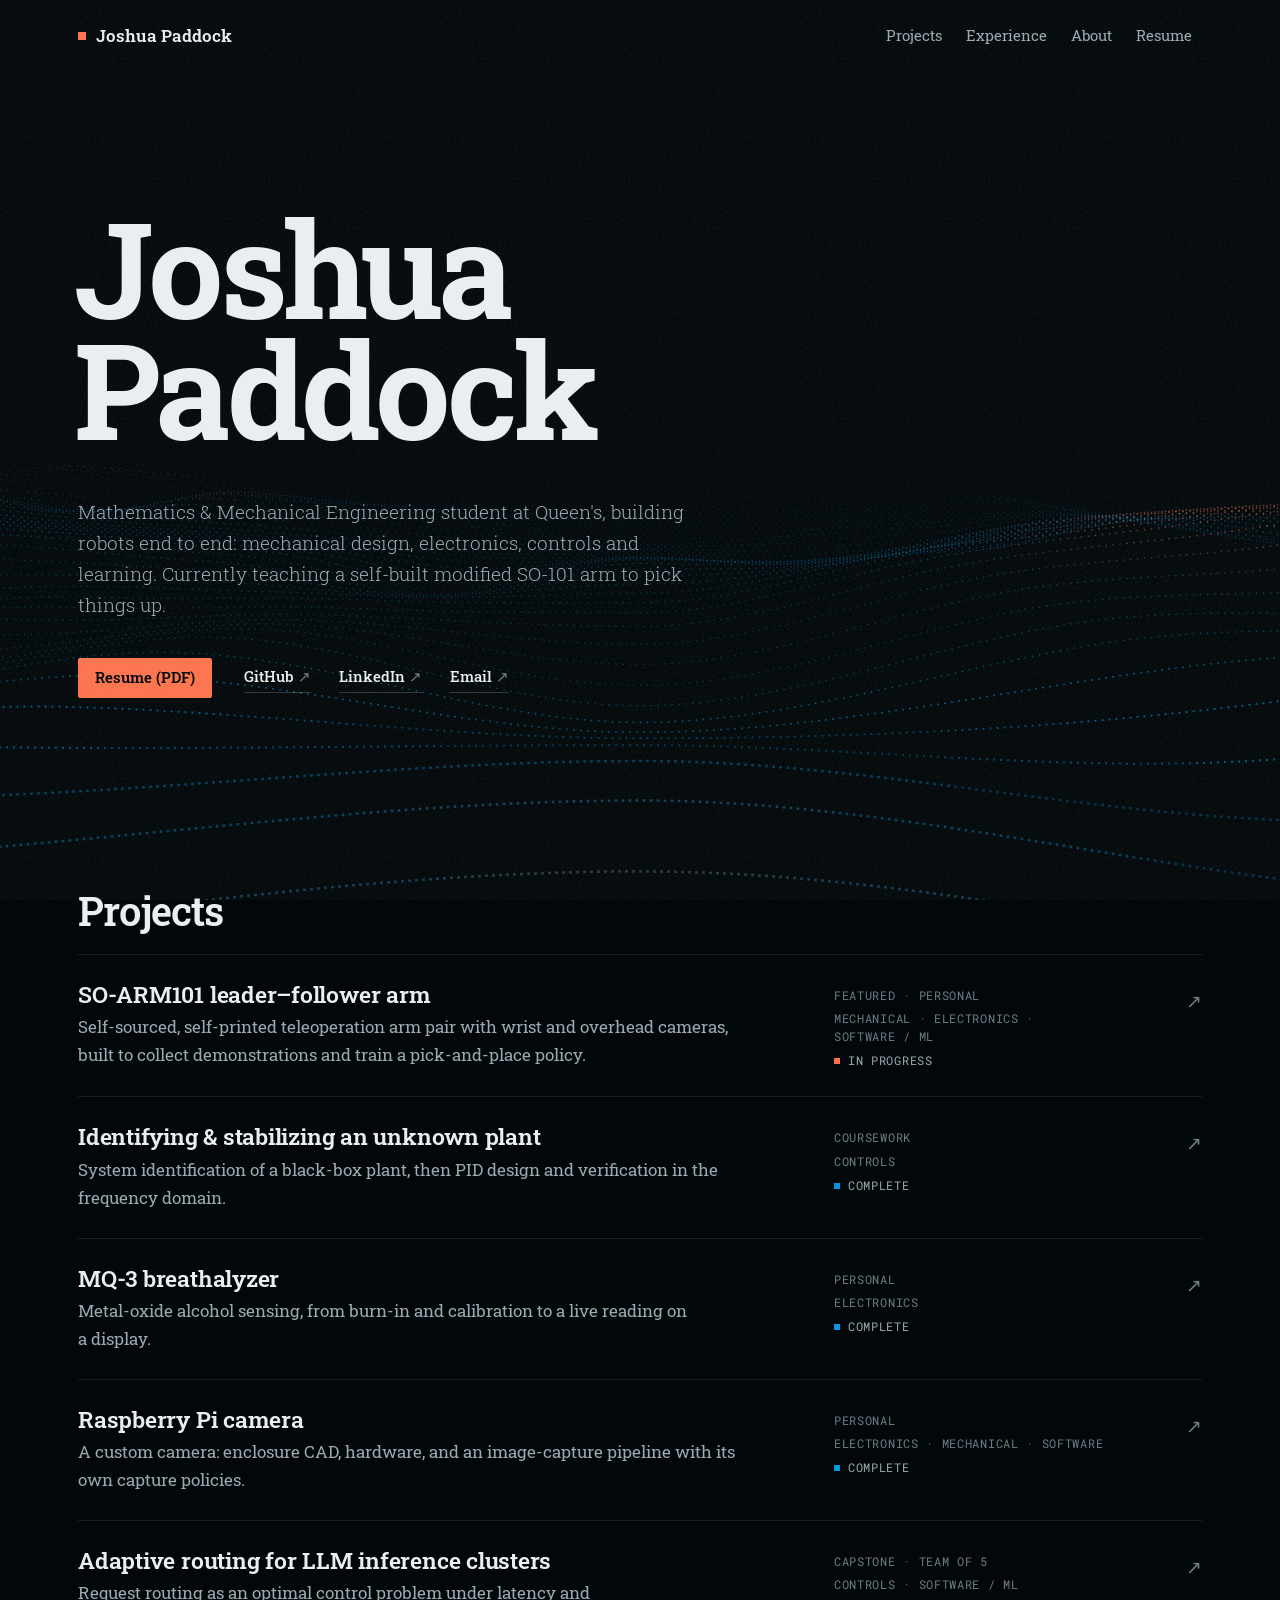
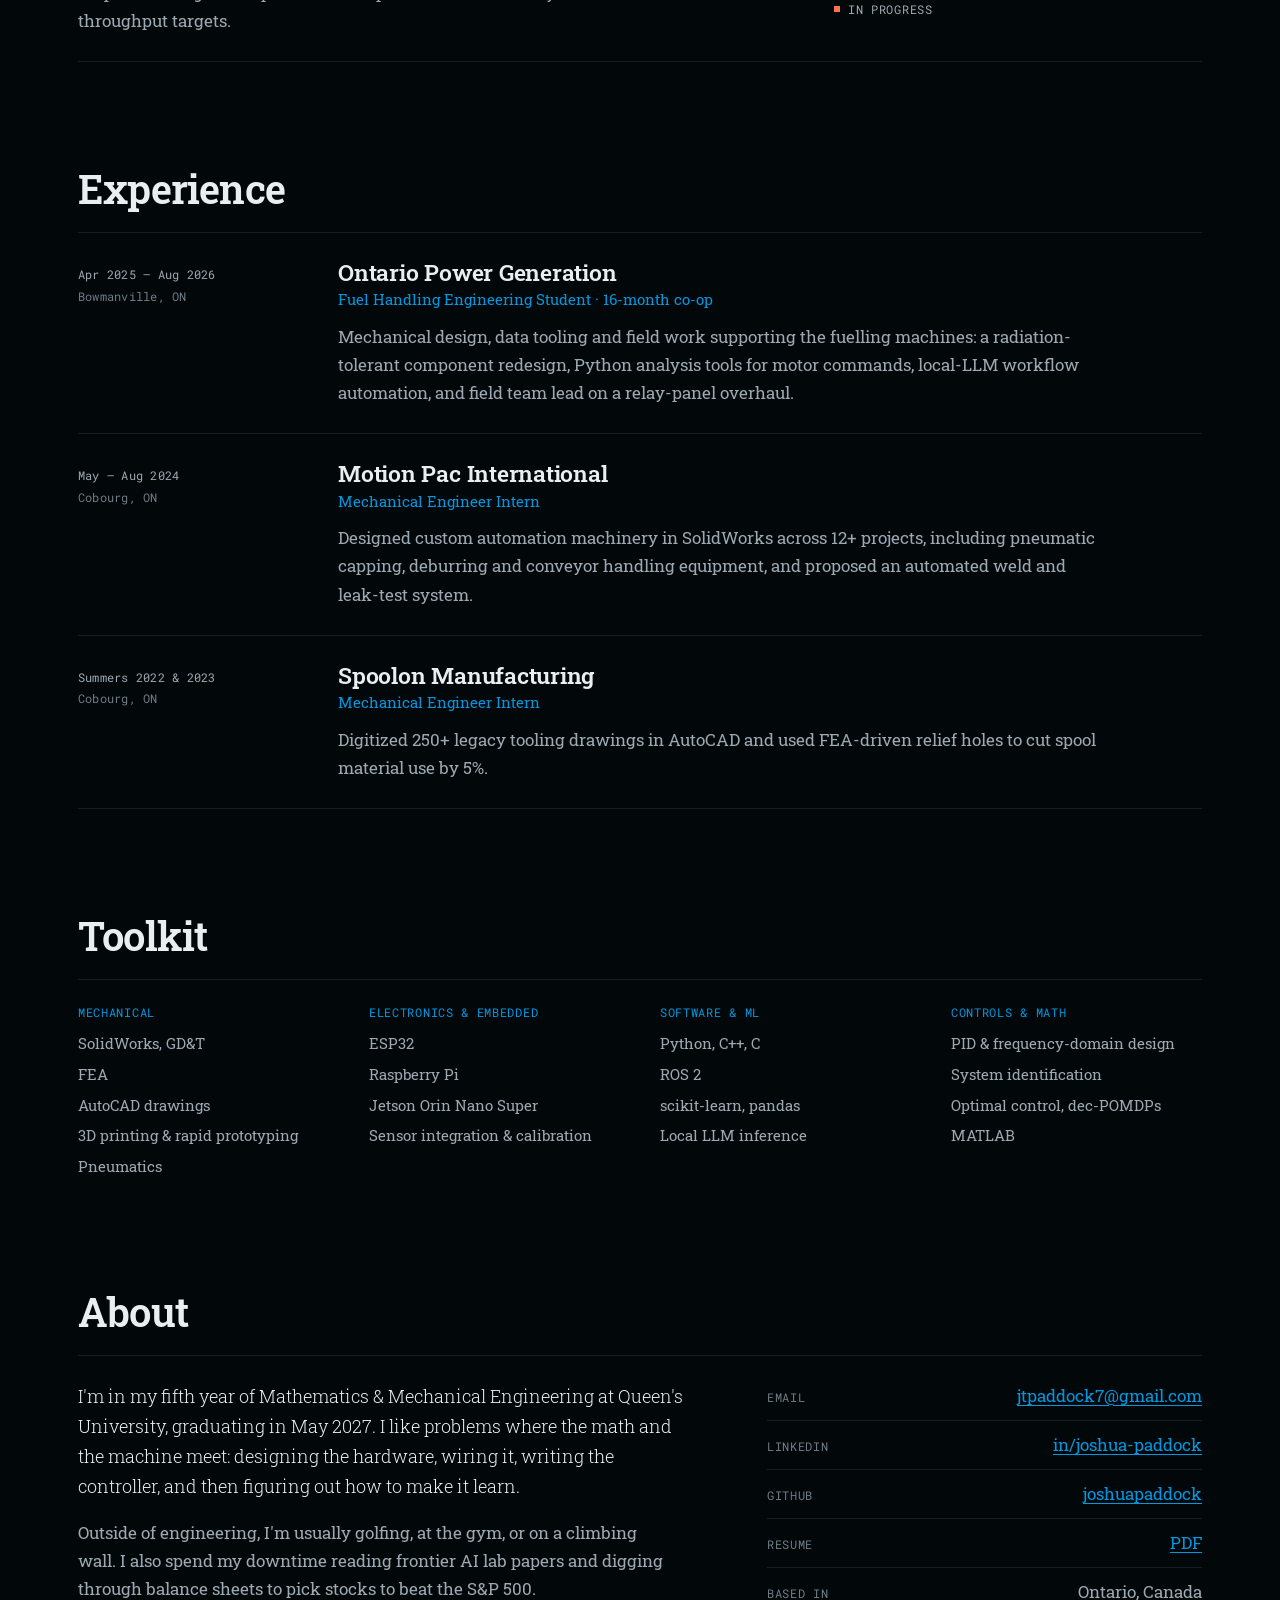
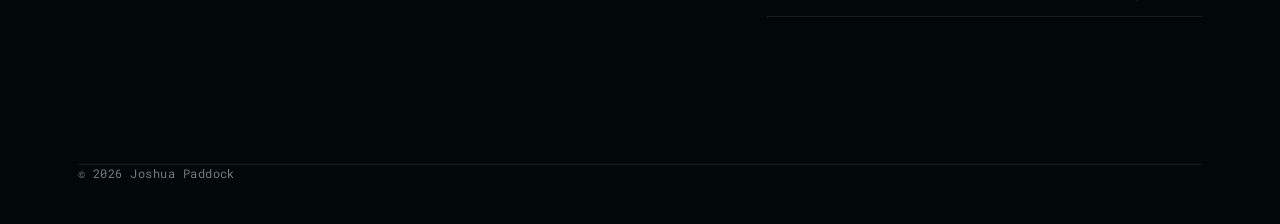
==== commit 68ed07d5: "Switch theme font to Roboto Slab - Roboto Slab for all text, Roboto Mono for labels (same family) - " ====
--- a/index.html
+++ b/index.html
@@ -19,7 +19,7 @@
   <link rel="icon" href="assets/favicon.svg" type="image/svg+xml">
   <link rel="preconnect" href="https://fonts.googleapis.com">
   <link rel="preconnect" href="https://fonts.gstatic.com" crossorigin>
-  <link href="https://fonts.googleapis.com/css2?family=Inter+Tight:wght@400;500;600;700&family=JetBrains+Mono:wght@400;500&display=swap" rel="stylesheet">
+  <link href="https://fonts.googleapis.com/css2?family=Roboto+Slab:wght@300;400;500;600;700&family=Roboto+Mono:wght@400;500&display=swap" rel="stylesheet">
   <link rel="stylesheet" href="assets/css/style.css">
   <script src="assets/js/main.js" defer></script>
 </head>
--- a/assets/css/style.css
+++ b/assets/css/style.css
@@ -19,8 +19,8 @@
   --todo-bg: #4a3a12;
   --todo-ink: #ffe9a8;
 
-  --font-sans: "Inter Tight", "Helvetica Neue", Helvetica, Arial, system-ui, sans-serif;
-  --font-mono: "JetBrains Mono", ui-monospace, "SFMono-Regular", Menlo, Consolas, monospace;
+  --font-text: "Roboto Slab", Rockwell, "Rockwell Nova", Georgia, serif;
+  --font-mono: "Roboto Mono", ui-monospace, "SFMono-Regular", Menlo, Consolas, monospace;
 
   --maxw: 1180px;
   --gutter: 28px;
@@ -38,9 +38,10 @@
 body {
   margin: 0;
   color: var(--ink);
-  font-family: var(--font-sans);
-  font-size: 17px;
-  line-height: 1.6;
+  font-family: var(--font-text);
+  font-size: 16.5px;
+  font-weight: 400;
+  line-height: 1.7;
   text-rendering: optimizeLegibility;
   -webkit-font-smoothing: antialiased;
 }
@@ -62,10 +63,10 @@
 
 :focus-visible { outline: 2px solid var(--blue); outline-offset: 3px; border-radius: 2px; }
 
-h1, h2, h3, h4 { line-height: 1.1; margin: 0 0 0.5em; font-weight: 700; letter-spacing: -0.02em; text-wrap: balance; }
-h1 { font-size: clamp(2.6rem, 6.5vw, 4.4rem); letter-spacing: -0.035em; line-height: 0.95; }
-h2 { font-size: clamp(1.9rem, 4vw, 2.8rem); letter-spacing: -0.035em; }
-h3 { font-size: 1.2rem; letter-spacing: -0.015em; }
+h1, h2, h3, h4 { line-height: 1.15; margin: 0 0 0.5em; font-weight: 600; letter-spacing: -0.01em; text-wrap: balance; }
+h1 { font-size: clamp(2.4rem, 6vw, 4rem); letter-spacing: -0.02em; line-height: 1.02; }
+h2 { font-size: clamp(1.8rem, 3.6vw, 2.5rem); letter-spacing: -0.02em; }
+h3 { font-size: 1.15rem; letter-spacing: -0.005em; }
 p { margin: 0 0 1em; text-wrap: pretty; }
 ul, ol { padding-left: 1.25em; }
 li { margin: 0.25em 0; }
@@ -117,7 +118,7 @@
 .site-header .container { display: flex; align-items: center; justify-content: space-between; gap: 16px; height: 72px; }
 .brand {
   display: inline-flex; align-items: center; gap: 10px;
-  color: var(--ink); text-decoration: none; font-weight: 600; letter-spacing: -0.01em; white-space: nowrap;
+  color: var(--ink); text-decoration: none; font-weight: 600; letter-spacing: 0; white-space: nowrap;
 }
 .brand::before { content: ""; width: 8px; height: 8px; background: var(--orange); }
 .brand:hover { color: var(--ink); }
@@ -145,11 +146,11 @@
 /* ---------- Hero ---------- */
 .hero { padding: clamp(72px, 15vh, 150px) 0 clamp(80px, 14vh, 140px); }
 .hero h1 {
-  font-size: clamp(3.6rem, 12.5vw, 9.6rem);
-  letter-spacing: -0.055em; line-height: 0.86;
-  margin: 0 0 0.3em; margin-left: -0.04em;
-}
-.hero .lede { font-size: clamp(1.05rem, 1.6vw, 1.2rem); color: var(--ink-2); max-width: 33em; margin-bottom: 2em; }
+  font-size: clamp(3.3rem, 11vw, 8.4rem); font-weight: 700;
+  letter-spacing: -0.035em; line-height: 0.9;
+  margin: 0 0 0.35em; margin-left: -0.03em;
+}
+.hero .lede { font-size: clamp(1.05rem, 1.5vw, 1.18rem); font-weight: 300; line-height: 1.65; color: var(--ink-2); max-width: 34em; margin-bottom: 2em; }
 .hero-links { display: flex; flex-wrap: wrap; align-items: center; gap: 10px 28px; }
 .hero-links .btn { margin-right: 4px; }
 .hero-links a:not(.btn) {
@@ -175,7 +176,7 @@
   display: grid; grid-template-columns: minmax(0, 1fr) 300px 28px; gap: 8px 40px; align-items: start;
   padding: 26px 0; color: inherit; text-decoration: none;
 }
-.project h3 { margin: 0 0 6px; font-size: clamp(1.25rem, 2.2vw, 1.55rem); letter-spacing: -0.015em; transition: color 0.15s ease; }
+.project h3 { margin: 0 0 6px; font-size: clamp(1.2rem, 2vw, 1.42rem); letter-spacing: -0.01em; transition: color 0.15s ease; }
 .project p { margin: 0; color: var(--ink-2); max-width: 40em; }
 .project-meta { display: flex; flex-direction: column; gap: 6px; padding-top: 6px; }
 .project-meta .label { line-height: 1.5; }
@@ -209,7 +210,7 @@
 }
 .roles .when { font-family: var(--font-mono); font-size: 0.78rem; letter-spacing: 0.02em; color: var(--ink-2); padding-top: 5px; }
 .roles .when span { display: block; color: var(--ink-3); }
-.roles h3 { margin: 0 0 2px; font-size: clamp(1.25rem, 2.2vw, 1.55rem); letter-spacing: -0.015em; }
+.roles h3 { margin: 0 0 2px; font-size: clamp(1.2rem, 2vw, 1.42rem); letter-spacing: -0.01em; }
 .roles .role { color: var(--blue); margin-bottom: 10px; font-size: 0.95rem; }
 .roles p { color: var(--ink-2); margin-bottom: 0; max-width: 46em; }
 .roles .more { display: inline-block; margin-top: 8px; font-family: var(--font-mono); font-size: 0.8rem; }
@@ -231,7 +232,7 @@
 /* ---------- About / contact ---------- */
 .about { display: grid; grid-template-columns: minmax(0, 1.4fr) minmax(0, 1fr); gap: 40px 80px; border-top: 1px solid var(--rule); padding-top: 26px; }
 .about p { color: var(--ink-2); max-width: 36em; }
-.about p:first-child { color: var(--ink); font-size: 1.12rem; }
+.about p:first-child { color: var(--ink); font-size: 1.1rem; font-weight: 300; }
 .contact-list { list-style: none; padding: 0; margin: 0; }
 .contact-list li { display: flex; justify-content: space-between; align-items: baseline; gap: 16px; padding: 10px 0; margin: 0; border-bottom: 1px solid var(--rule); }
 .contact-list li:first-child { padding-top: 0; }
@@ -274,7 +275,7 @@
   padding: 20px 0; margin: 36px 0;
 }
 .tldr p { margin: 6px 0 0; font-size: 0.97rem; color: var(--ink-2); }
-.tldr .metric { font-size: 2rem; font-weight: 700; letter-spacing: -0.03em; color: var(--orange); line-height: 1.15; }
+.tldr .metric { font-size: 2rem; font-weight: 600; letter-spacing: -0.02em; color: var(--orange); line-height: 1.15; }
 @media (max-width: 760px) { .tldr { grid-template-columns: 1fr; gap: 20px; } }
 
 .hero-media { margin: 0 0 8px; }
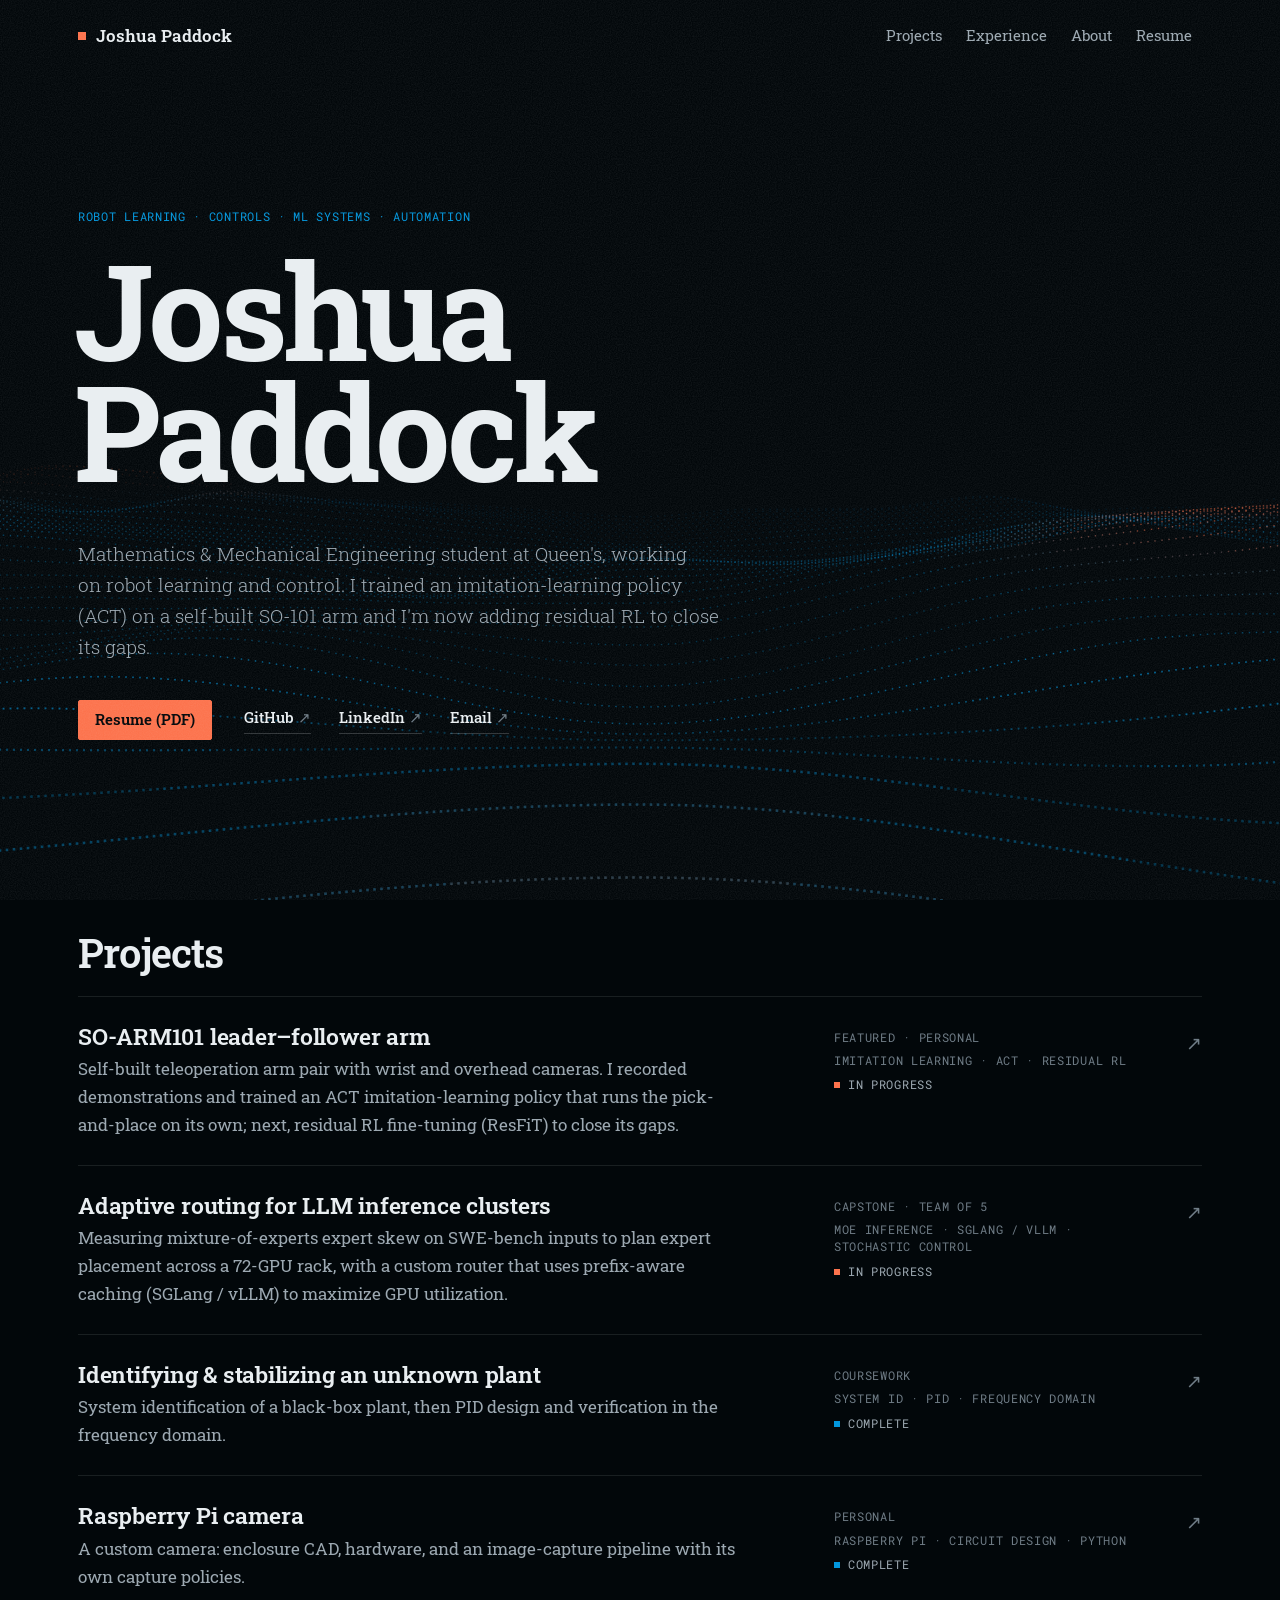
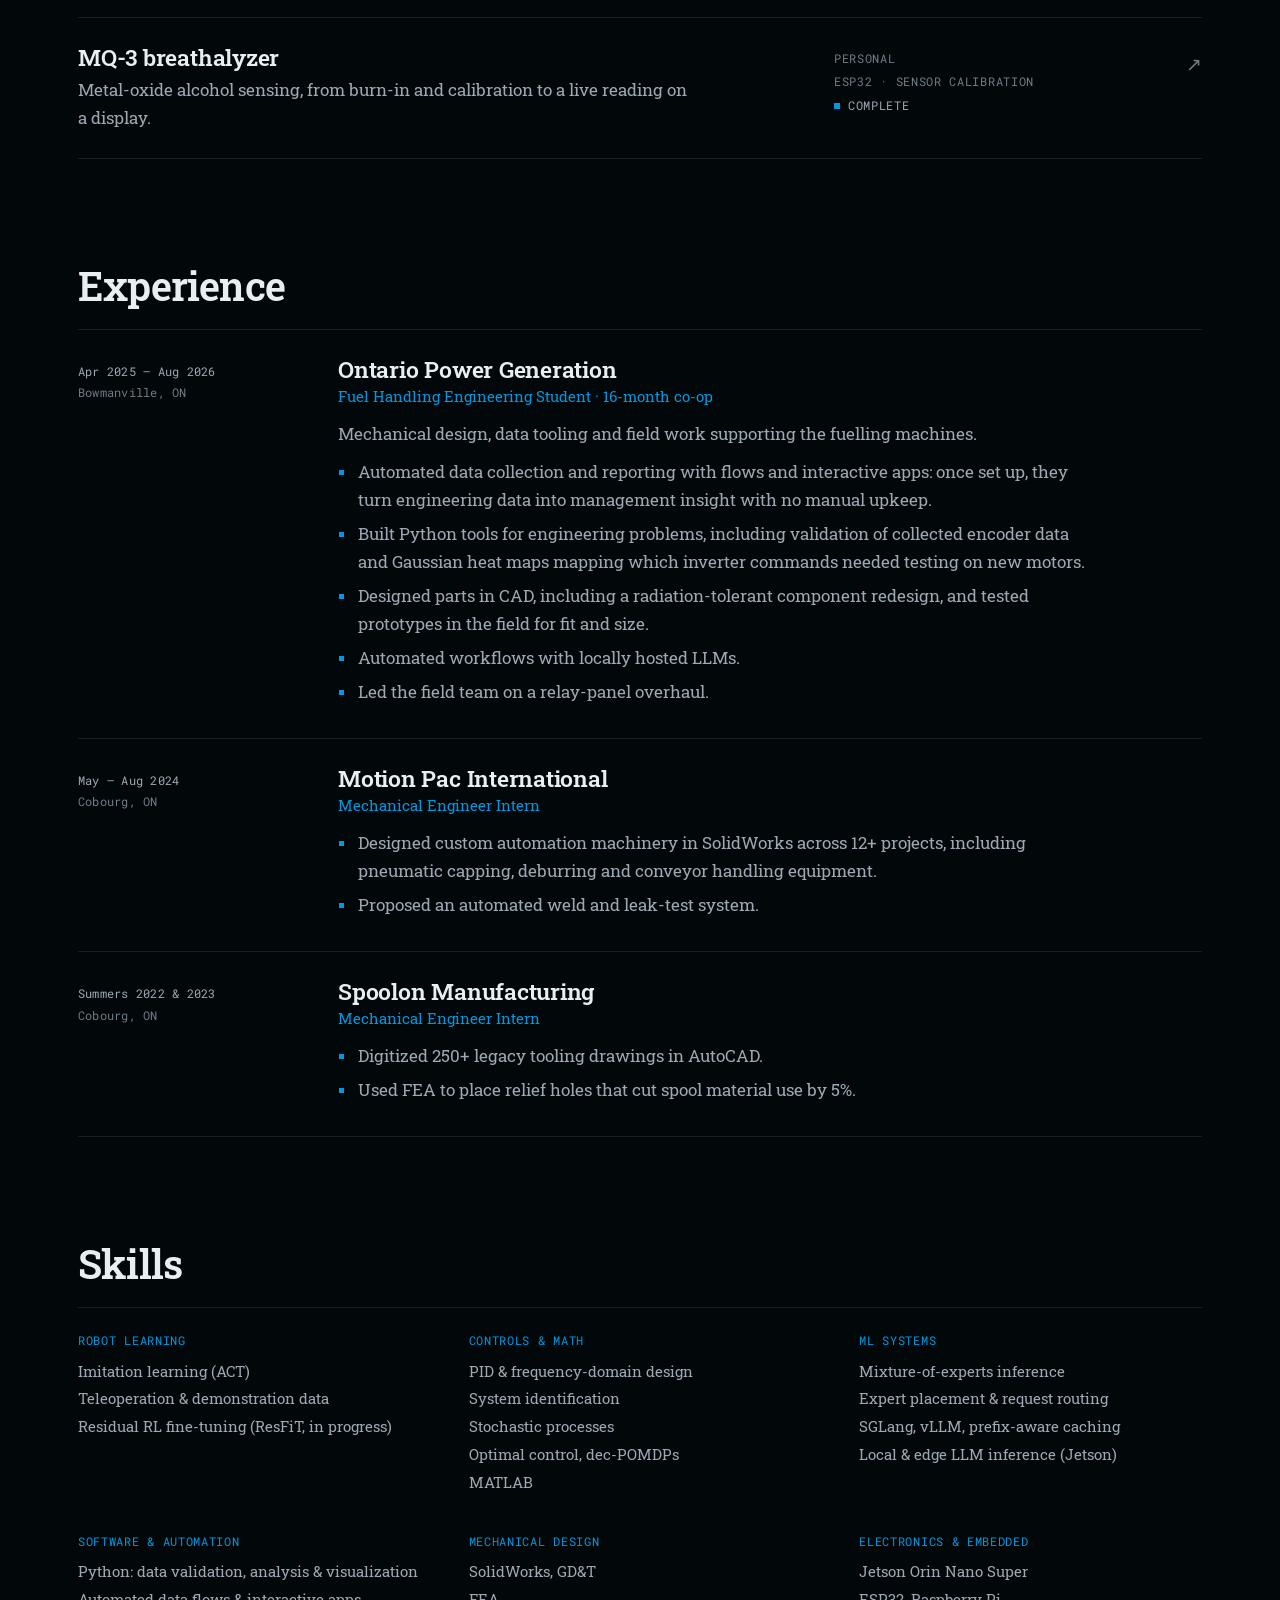
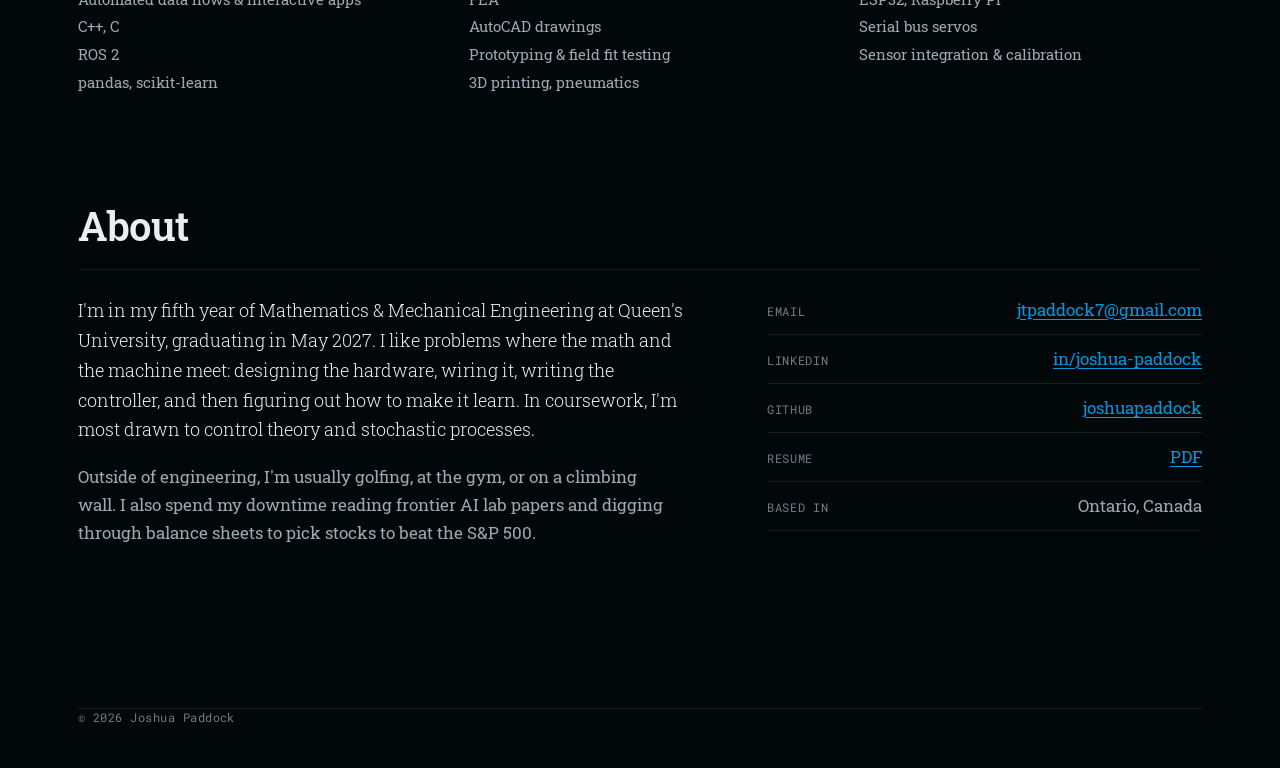
==== commit 2d171e32: "Reposition portfolio around robot learning, controls and ML systems - Hero: focus line (robot learni" ====
--- a/index.html
+++ b/index.html
@@ -3,16 +3,16 @@
 <head>
   <meta charset="utf-8">
   <meta name="viewport" content="width=device-width, initial-scale=1">
-  <title>Joshua Paddock — Robotics &amp; Mechanical Engineering</title>
-  <meta name="description" content="Portfolio of Joshua Paddock, Mathematics & Mechanical Engineering student at Queen's University, building robots end to end: mechanical design, electronics, controls, programming, and learning.">
+  <title>Joshua Paddock — Robot Learning &amp; Controls</title>
+  <meta name="description" content="Portfolio of Joshua Paddock, Mathematics & Mechanical Engineering student at Queen's University working on robot learning, controls and ML systems: imitation learning on a self-built SO-101 arm, mixture-of-experts inference routing, and engineering automation at Ontario Power Generation.">
 
   <!-- UNDER CONSTRUCTION: keeps search engines from indexing placeholders.
        Delete this line (on every page) when you're ready to launch. -->
   <meta name="robots" content="noindex">
 
   <meta name="theme-color" content="#02070A">
-  <meta property="og:title" content="Joshua Paddock — Robotics & Mechanical Engineering">
-  <meta property="og:description" content="Mechanical design, electronics, controls, programming and learning, built end to end.">
+  <meta property="og:title" content="Joshua Paddock — Robot Learning & Controls">
+  <meta property="og:description" content="Robot learning, controls, ML systems and engineering automation.">
   <meta property="og:type" content="website">
   <!-- <meta property="og:image" content="https://joshuapaddock.github.io/assets/img/og.jpg"> 1200x630 image shown when the link is shared -->
 
@@ -43,22 +43,24 @@
     <!-- ============ HERO ============ -->
     <section class="hero" id="top">
       <div class="container">
+        <p class="label kicker">Robot&nbsp;learning&nbsp;· Controls&nbsp;· ML&nbsp;systems&nbsp;· Automation</p>
         <h1>Joshua<br>Paddock</h1>
         <p class="lede">
-          Mathematics &amp; Mechanical Engineering student at Queen's, building robots end to end:
-          mechanical design, electronics, controls and learning. Currently teaching a
-          self-built modified SO-101 arm to pick things up.
+          Mathematics &amp; Mechanical Engineering student at Queen's, working on robot learning and control.
+          I trained an imitation-learning policy (ACT) on a self-built SO-101 arm and I'm now adding
+          residual RL to close its gaps.
         </p>
         <div class="hero-links">
           <a class="btn btn-primary" href="assets/files/Joshua-Paddock-Resume.pdf">Resume (PDF)</a>
           <a href="https://github.com/joshuapaddock" rel="me">GitHub</a>
           <a href="https://www.linkedin.com/in/joshua-paddock" rel="me">LinkedIn</a>
-          <a href="mailto:josh.paddock@queensu.ca">Email</a>
+          <a href="mailto:jtpaddock7@gmail.com">Email</a>
         </div>
       </div>
     </section>
 
     <!-- ============ PROJECTS ============
+         Ordered by relevance to the roles you're targeting.
          To add a project: copy one <li> block below, then
          copy drafts/_project-template.html into projects/ and fill it in. -->
     <section class="section" id="projects">
@@ -72,11 +74,25 @@
             <a class="project" href="projects/so-arm101.html">
               <div>
                 <h3>SO-ARM101 leader–follower arm</h3>
-                <p>Self-sourced, self-printed teleoperation arm pair with wrist and overhead cameras, built to collect demonstrations and train a pick-and-place policy.</p>
-              </div>
-              <div class="project-meta">
-                <span class="label">Featured · Personal</span>
-                <span class="label">Mechanical · Electronics · Software&nbsp;/&nbsp;ML</span>
+                <p>Self-built teleoperation arm pair with wrist and overhead cameras. I recorded demonstrations and trained an ACT imitation-learning policy that runs the pick-and-place on its own; next, residual RL fine-tuning (ResFiT) to close its gaps.</p>
+              </div>
+              <div class="project-meta">
+                <span class="label">Featured&nbsp;· Personal</span>
+                <span class="label">Imitation learning&nbsp;· ACT&nbsp;· Residual&nbsp;RL</span>
+                <span class="status wip">In progress</span>
+              </div>
+              <span class="project-arrow" aria-hidden="true">↗</span>
+            </a>
+          </li>
+          <li>
+            <a class="project" href="projects/capstone.html">
+              <div>
+                <h3>Adaptive routing for LLM inference clusters</h3>
+                <p>Measuring mixture-of-experts expert skew on SWE-bench inputs to plan expert placement across a 72-GPU rack, with a custom router that uses prefix-aware caching (SGLang / vLLM) to maximize GPU utilization.</p>
+              </div>
+              <div class="project-meta">
+                <span class="label">Capstone&nbsp;· Team of 5</span>
+                <span class="label">MoE inference&nbsp;· SGLang&nbsp;/&nbsp;vLLM&nbsp;· Stochastic control</span>
                 <span class="status wip">In progress</span>
               </div>
               <span class="project-arrow" aria-hidden="true">↗</span>
@@ -90,7 +106,21 @@
               </div>
               <div class="project-meta">
                 <span class="label">Coursework</span>
-                <span class="label">Controls</span>
+                <span class="label">System ID&nbsp;· PID&nbsp;· Frequency domain</span>
+                <span class="status done">Complete</span>
+              </div>
+              <span class="project-arrow" aria-hidden="true">↗</span>
+            </a>
+          </li>
+          <li>
+            <a class="project" href="projects/pi-camera.html">
+              <div>
+                <h3>Raspberry Pi camera</h3>
+                <p>A custom camera: enclosure CAD, hardware, and an image-capture pipeline with its own capture policies.</p>
+              </div>
+              <div class="project-meta">
+                <span class="label">Personal</span>
+                <span class="label">Raspberry Pi&nbsp;· Circuit design&nbsp;· Python</span>
                 <span class="status done">Complete</span>
               </div>
               <span class="project-arrow" aria-hidden="true">↗</span>
@@ -104,36 +134,8 @@
               </div>
               <div class="project-meta">
                 <span class="label">Personal</span>
-                <span class="label">Electronics</span>
+                <span class="label">ESP32&nbsp;· Sensor calibration</span>
                 <span class="status done">Complete</span>
-              </div>
-              <span class="project-arrow" aria-hidden="true">↗</span>
-            </a>
-          </li>
-          <li>
-            <a class="project" href="projects/pi-camera.html">
-              <div>
-                <h3>Raspberry Pi camera</h3>
-                <p>A custom camera: enclosure CAD, hardware, and an image-capture pipeline with its own capture policies.</p>
-              </div>
-              <div class="project-meta">
-                <span class="label">Personal</span>
-                <span class="label">Electronics · Mechanical · Software</span>
-                <span class="status done">Complete</span>
-              </div>
-              <span class="project-arrow" aria-hidden="true">↗</span>
-            </a>
-          </li>
-          <li>
-            <a class="project" href="projects/capstone.html">
-              <div>
-                <h3>Adaptive routing for LLM inference clusters</h3>
-                <p>Request routing as an optimal control problem under latency and throughput targets.</p>
-              </div>
-              <div class="project-meta">
-                <span class="label">Capstone · Team of 5</span>
-                <span class="label">Controls · Software&nbsp;/&nbsp;ML</span>
-                <span class="status wip">In progress</span>
               </div>
               <span class="project-arrow" aria-hidden="true">↗</span>
             </a>
@@ -156,8 +158,15 @@
             <div class="when">Apr 2025 – Aug 2026<span>Bowmanville, ON</span></div>
             <div>
               <h3>Ontario Power Generation</h3>
-              <div class="role">Fuel Handling Engineering Student · 16-month co-op</div>
-              <p>Mechanical design, data tooling and field work supporting the fuelling machines: a radiation-tolerant component redesign, Python analysis tools for motor commands, local-LLM workflow automation, and field team lead on a relay-panel overhaul.</p>
+              <div class="role">Fuel Handling Engineering Student&nbsp;· 16-month co-op</div>
+              <p>Mechanical design, data tooling and field work supporting the fuelling machines.</p>
+              <ul>
+                <li>Automated data collection and reporting with flows and interactive apps: once set up, they turn engineering data into management insight with no manual upkeep.</li>
+                <li>Built Python tools for engineering problems, including validation of collected encoder data and Gaussian heat maps mapping which inverter commands needed testing on new motors.</li>
+                <li>Designed parts in CAD, including a radiation-tolerant component redesign, and tested prototypes in the field for fit and size.</li>
+                <li>Automated workflows with locally hosted LLMs.</li>
+                <li>Led the field team on a relay-panel overhaul.</li>
+              </ul>
               <!-- Enable once OPG approves the case study:
               <a class="more" href="projects/opg.html">Case study →</a> -->
             </div>
@@ -167,7 +176,10 @@
             <div>
               <h3>Motion Pac International</h3>
               <div class="role">Mechanical Engineer Intern</div>
-              <p>Designed custom automation machinery in SolidWorks across 12+ projects, including pneumatic capping, deburring and conveyor handling equipment, and proposed an automated weld and leak-test system.</p>
+              <ul>
+                <li>Designed custom automation machinery in SolidWorks across 12+ projects, including pneumatic capping, deburring and conveyor handling equipment.</li>
+                <li>Proposed an automated weld and leak-test system.</li>
+              </ul>
               <!-- Enable once Motion Pac approves:
               <a class="more" href="projects/motion-pac.html">Case study →</a> -->
             </div>
@@ -177,35 +189,47 @@
             <div>
               <h3>Spoolon Manufacturing</h3>
               <div class="role">Mechanical Engineer Intern</div>
-              <p>Digitized 250+ legacy tooling drawings in AutoCAD and used FEA-driven relief holes to cut spool material use by 5%.</p>
+              <ul>
+                <li>Digitized 250+ legacy tooling drawings in AutoCAD.</li>
+                <li>Used FEA to place relief holes that cut spool material use by 5%.</li>
+              </ul>
             </div>
           </li>
         </ol>
       </div>
     </section>
 
-    <!-- ============ SKILLS ============ -->
+    <!-- ============ SKILLS ============
+         Ordered by what you want to be hired for: strongest first. -->
     <section class="section" id="skills">
       <div class="container">
         <div class="section-head">
-          <h2>Toolkit</h2>
+          <h2>Skills</h2>
         </div>
         <div class="skills">
           <div>
-            <h3>Mechanical</h3>
-            <ul><li>SolidWorks, GD&amp;T</li><li>FEA</li><li>AutoCAD drawings</li><li>3D printing &amp; rapid prototyping</li><li>Pneumatics</li></ul>
+            <h3>Robot learning</h3>
+            <ul><li>Imitation learning (ACT)</li><li>Teleoperation &amp; demonstration data</li><li>Residual RL fine-tuning (ResFiT, in progress)</li></ul>
+          </div>
+          <div>
+            <h3>Controls &amp; math</h3>
+            <ul><li>PID &amp; frequency-domain design</li><li>System identification</li><li>Stochastic processes</li><li>Optimal control, dec-POMDPs</li><li>MATLAB</li></ul>
+          </div>
+          <div>
+            <h3>ML systems</h3>
+            <ul><li>Mixture-of-experts inference</li><li>Expert placement &amp; request routing</li><li>SGLang, vLLM, prefix-aware caching</li><li>Local &amp; edge LLM inference (Jetson)</li></ul>
+          </div>
+          <div>
+            <h3>Software &amp; automation</h3>
+            <ul><li>Python: data validation, analysis &amp; visualization</li><li>Automated data flows &amp; interactive apps</li><li>C++, C</li><li>ROS 2</li><li>pandas, scikit-learn</li></ul>
+          </div>
+          <div>
+            <h3>Mechanical design</h3>
+            <ul><li>SolidWorks, GD&amp;T</li><li>FEA</li><li>AutoCAD drawings</li><li>Prototyping &amp; field fit testing</li><li>3D printing, pneumatics</li></ul>
           </div>
           <div>
             <h3>Electronics &amp; embedded</h3>
-            <ul><li>ESP32</li><li>Raspberry Pi</li><li>Jetson Orin Nano Super</li><li>Sensor integration &amp; calibration</li></ul>
-          </div>
-          <div>
-            <h3>Software &amp; ML</h3>
-            <ul><li>Python, C++, C</li><li>ROS 2</li><li>scikit-learn, pandas</li><li>Local LLM inference</li></ul>
-          </div>
-          <div>
-            <h3>Controls &amp; math</h3>
-            <ul><li>PID &amp; frequency-domain design</li><li>System identification</li><li>Optimal control, dec-POMDPs</li><li>MATLAB</li></ul>
+            <ul><li>Jetson Orin Nano Super</li><li>ESP32, Raspberry Pi</li><li>Serial bus servos</li><li>Sensor integration &amp; calibration</li></ul>
           </div>
         </div>
       </div>
@@ -223,6 +247,7 @@
               I'm in my fifth year of Mathematics &amp; Mechanical Engineering at Queen's University,
               graduating in May 2027. I like problems where the math and the machine meet: designing
               the hardware, wiring it, writing the controller, and then figuring out how to make it learn.
+              In coursework, I'm most drawn to control theory and stochastic processes.
             </p>
             <p>Outside of engineering, I'm usually golfing, at the gym, or on a climbing wall. I also spend my downtime reading frontier AI lab papers and digging through balance sheets to pick stocks to beat the S&amp;P 500.</p>
           </div>
--- a/assets/css/style.css
+++ b/assets/css/style.css
@@ -150,6 +150,7 @@
   letter-spacing: -0.035em; line-height: 0.9;
   margin: 0 0 0.35em; margin-left: -0.03em;
 }
+.hero .kicker { color: var(--blue); margin: 0 0 22px; }
 .hero .lede { font-size: clamp(1.05rem, 1.5vw, 1.18rem); font-weight: 300; line-height: 1.65; color: var(--ink-2); max-width: 34em; margin-bottom: 2em; }
 .hero-links { display: flex; flex-wrap: wrap; align-items: center; gap: 10px 28px; }
 .hero-links .btn { margin-right: 4px; }
@@ -213,6 +214,10 @@
 .roles h3 { margin: 0 0 2px; font-size: clamp(1.2rem, 2vw, 1.42rem); letter-spacing: -0.01em; }
 .roles .role { color: var(--blue); margin-bottom: 10px; font-size: 0.95rem; }
 .roles p { color: var(--ink-2); margin-bottom: 0; max-width: 46em; }
+.roles ul { list-style: none; padding: 0; margin: 0; color: var(--ink-2); max-width: 46em; }
+.roles p + ul { margin-top: 10px; }
+.roles ul li { position: relative; padding-left: 20px; margin: 6px 0; }
+.roles ul li::before { content: ""; position: absolute; left: 1px; top: 0.72em; width: 5px; height: 5px; background: var(--blue); }
 .roles .more { display: inline-block; margin-top: 8px; font-family: var(--font-mono); font-size: 0.8rem; }
 @media (max-width: 760px) {
   .roles > li { grid-template-columns: 1fr; }
@@ -222,10 +227,10 @@
 }
 
 /* ---------- Toolkit ---------- */
-.skills { display: grid; grid-template-columns: repeat(4, minmax(0, 1fr)); gap: 32px 40px; border-top: 1px solid var(--rule); padding-top: 26px; }
+.skills { display: grid; grid-template-columns: repeat(3, minmax(0, 1fr)); gap: 36px 48px; border-top: 1px solid var(--rule); padding-top: 26px; }
 .skills h3 { font-family: var(--font-mono); font-size: 0.72rem; font-weight: 400; letter-spacing: 0.06em; text-transform: uppercase; color: var(--blue); margin: 0 0 12px; }
 .skills ul { list-style: none; padding: 0; margin: 0; color: var(--ink-2); font-size: 0.95rem; }
-.skills li { margin: 5px 0; }
+.skills li { margin: 5px 0; line-height: 1.5; }
 @media (max-width: 900px) { .skills { grid-template-columns: repeat(2, minmax(0, 1fr)); } }
 @media (max-width: 420px) { .skills { grid-template-columns: 1fr; } }
 
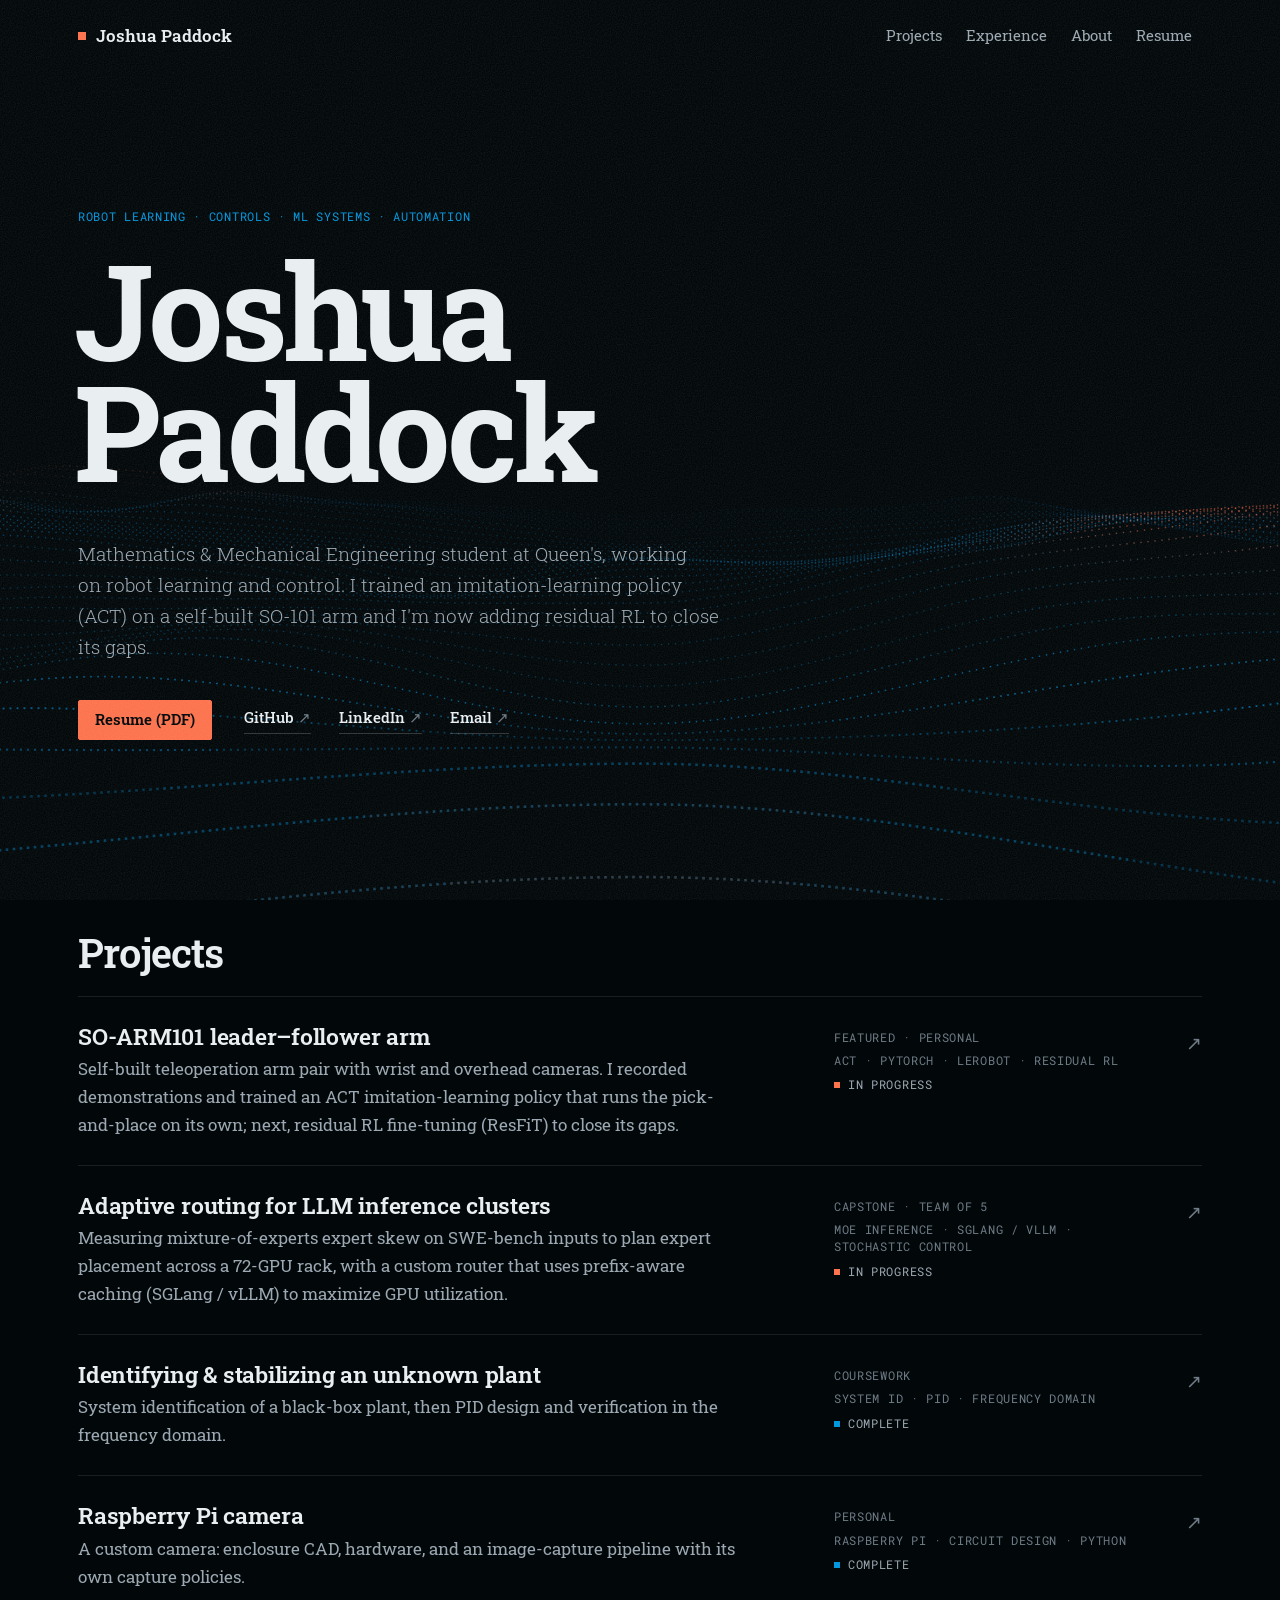
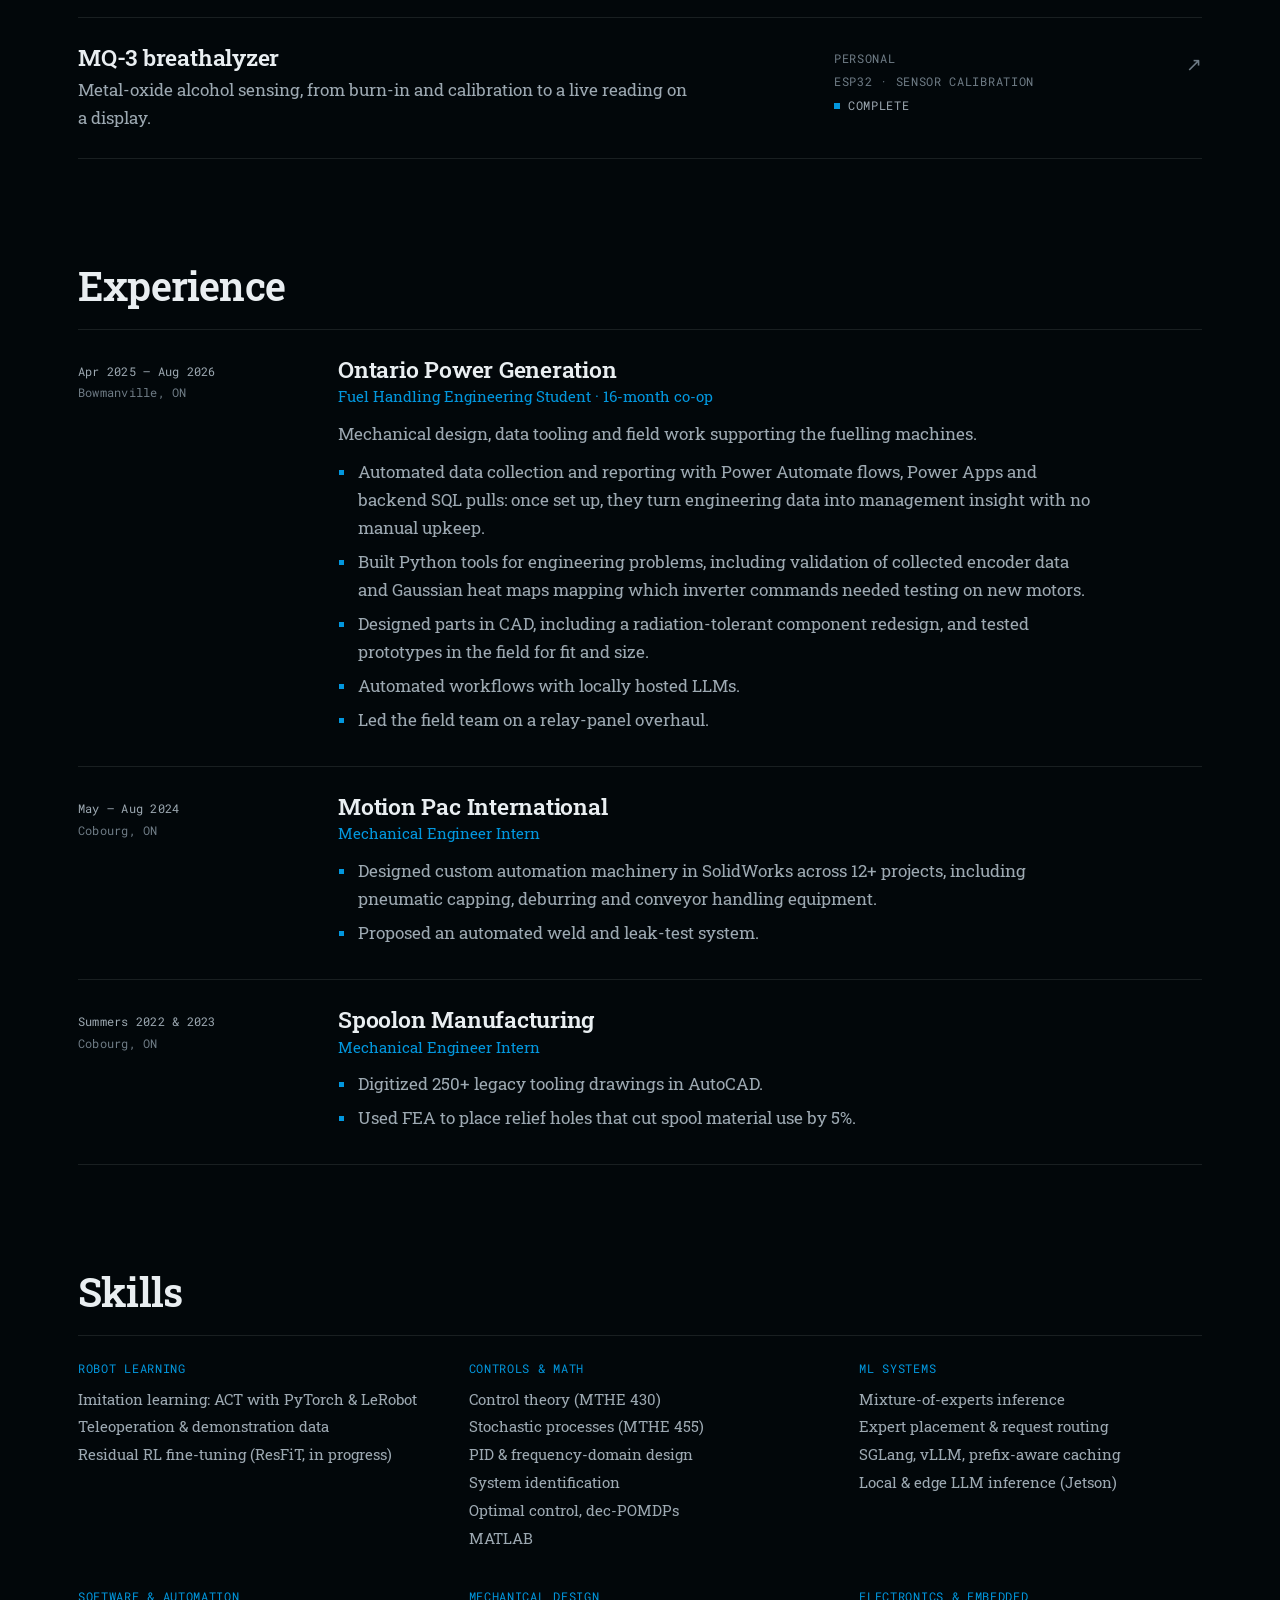
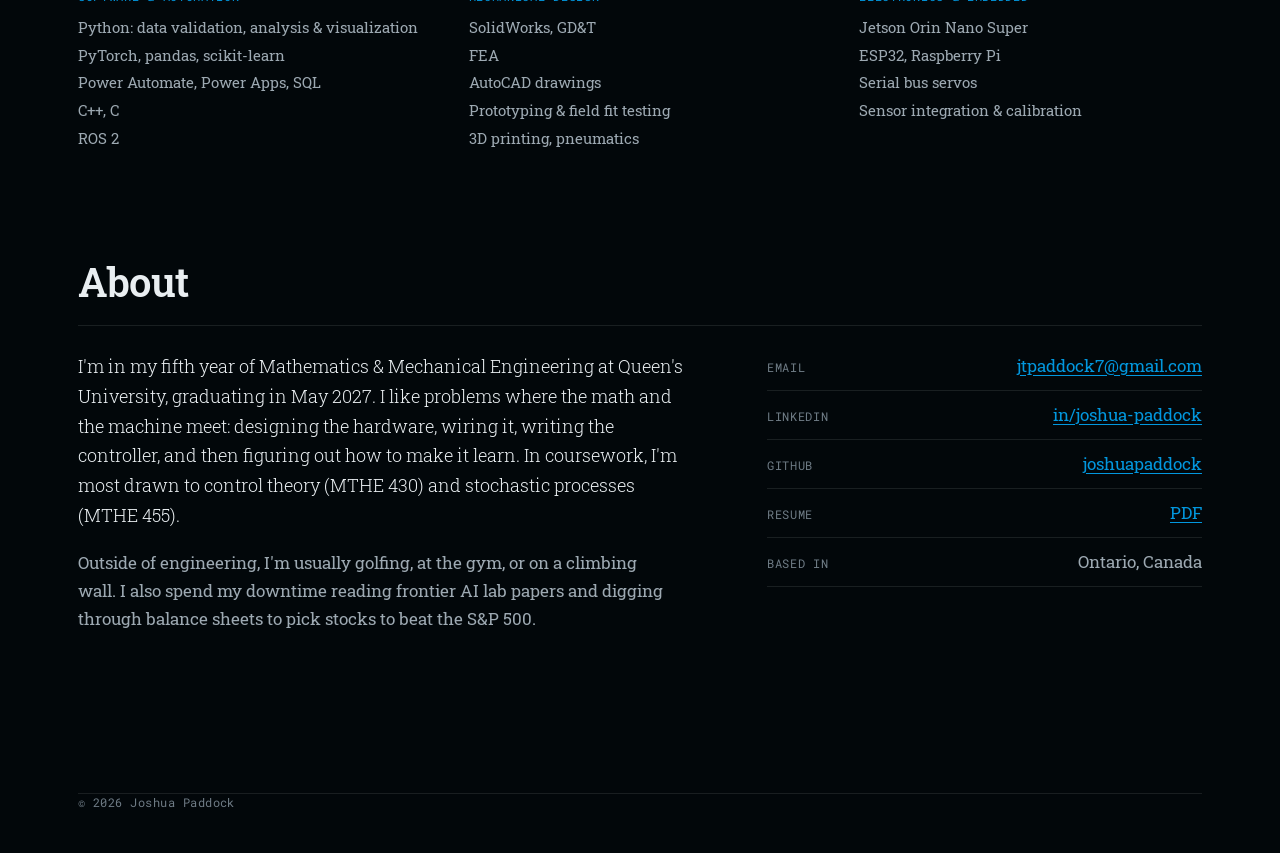
==== commit 4bf500ac: "Name the tools behind the OPG automation and ACT work; add course codes - OPG: Power Automate flows," ====
--- a/index.html
+++ b/index.html
@@ -78,7 +78,7 @@
               </div>
               <div class="project-meta">
                 <span class="label">Featured&nbsp;· Personal</span>
-                <span class="label">Imitation learning&nbsp;· ACT&nbsp;· Residual&nbsp;RL</span>
+                <span class="label">ACT&nbsp;· PyTorch&nbsp;· LeRobot&nbsp;· Residual&nbsp;RL</span>
                 <span class="status wip">In progress</span>
               </div>
               <span class="project-arrow" aria-hidden="true">↗</span>
@@ -161,7 +161,7 @@
               <div class="role">Fuel Handling Engineering Student&nbsp;· 16-month co-op</div>
               <p>Mechanical design, data tooling and field work supporting the fuelling machines.</p>
               <ul>
-                <li>Automated data collection and reporting with flows and interactive apps: once set up, they turn engineering data into management insight with no manual upkeep.</li>
+                <li>Automated data collection and reporting with Power Automate flows, Power Apps and backend SQL pulls: once set up, they turn engineering data into management insight with no manual upkeep.</li>
                 <li>Built Python tools for engineering problems, including validation of collected encoder data and Gaussian heat maps mapping which inverter commands needed testing on new motors.</li>
                 <li>Designed parts in CAD, including a radiation-tolerant component redesign, and tested prototypes in the field for fit and size.</li>
                 <li>Automated workflows with locally hosted LLMs.</li>
@@ -209,11 +209,11 @@
         <div class="skills">
           <div>
             <h3>Robot learning</h3>
-            <ul><li>Imitation learning (ACT)</li><li>Teleoperation &amp; demonstration data</li><li>Residual RL fine-tuning (ResFiT, in progress)</li></ul>
+            <ul><li>Imitation learning: ACT with PyTorch &amp; LeRobot</li><li>Teleoperation &amp; demonstration data</li><li>Residual RL fine-tuning (ResFiT, in progress)</li></ul>
           </div>
           <div>
             <h3>Controls &amp; math</h3>
-            <ul><li>PID &amp; frequency-domain design</li><li>System identification</li><li>Stochastic processes</li><li>Optimal control, dec-POMDPs</li><li>MATLAB</li></ul>
+            <ul><li>Control theory (MTHE 430)</li><li>Stochastic processes (MTHE 455)</li><li>PID &amp; frequency-domain design</li><li>System identification</li><li>Optimal control, dec-POMDPs</li><li>MATLAB</li></ul>
           </div>
           <div>
             <h3>ML systems</h3>
@@ -221,7 +221,7 @@
           </div>
           <div>
             <h3>Software &amp; automation</h3>
-            <ul><li>Python: data validation, analysis &amp; visualization</li><li>Automated data flows &amp; interactive apps</li><li>C++, C</li><li>ROS 2</li><li>pandas, scikit-learn</li></ul>
+            <ul><li>Python: data validation, analysis &amp; visualization</li><li>PyTorch, pandas, scikit-learn</li><li>Power Automate, Power Apps, SQL</li><li>C++, C</li><li>ROS 2</li></ul>
           </div>
           <div>
             <h3>Mechanical design</h3>
@@ -247,7 +247,7 @@
               I'm in my fifth year of Mathematics &amp; Mechanical Engineering at Queen's University,
               graduating in May 2027. I like problems where the math and the machine meet: designing
               the hardware, wiring it, writing the controller, and then figuring out how to make it learn.
-              In coursework, I'm most drawn to control theory and stochastic processes.
+              In coursework, I'm most drawn to control theory (MTHE 430) and stochastic processes (MTHE 455).
             </p>
             <p>Outside of engineering, I'm usually golfing, at the gym, or on a climbing wall. I also spend my downtime reading frontier AI lab papers and digging through balance sheets to pick stocks to beat the S&amp;P 500.</p>
           </div>
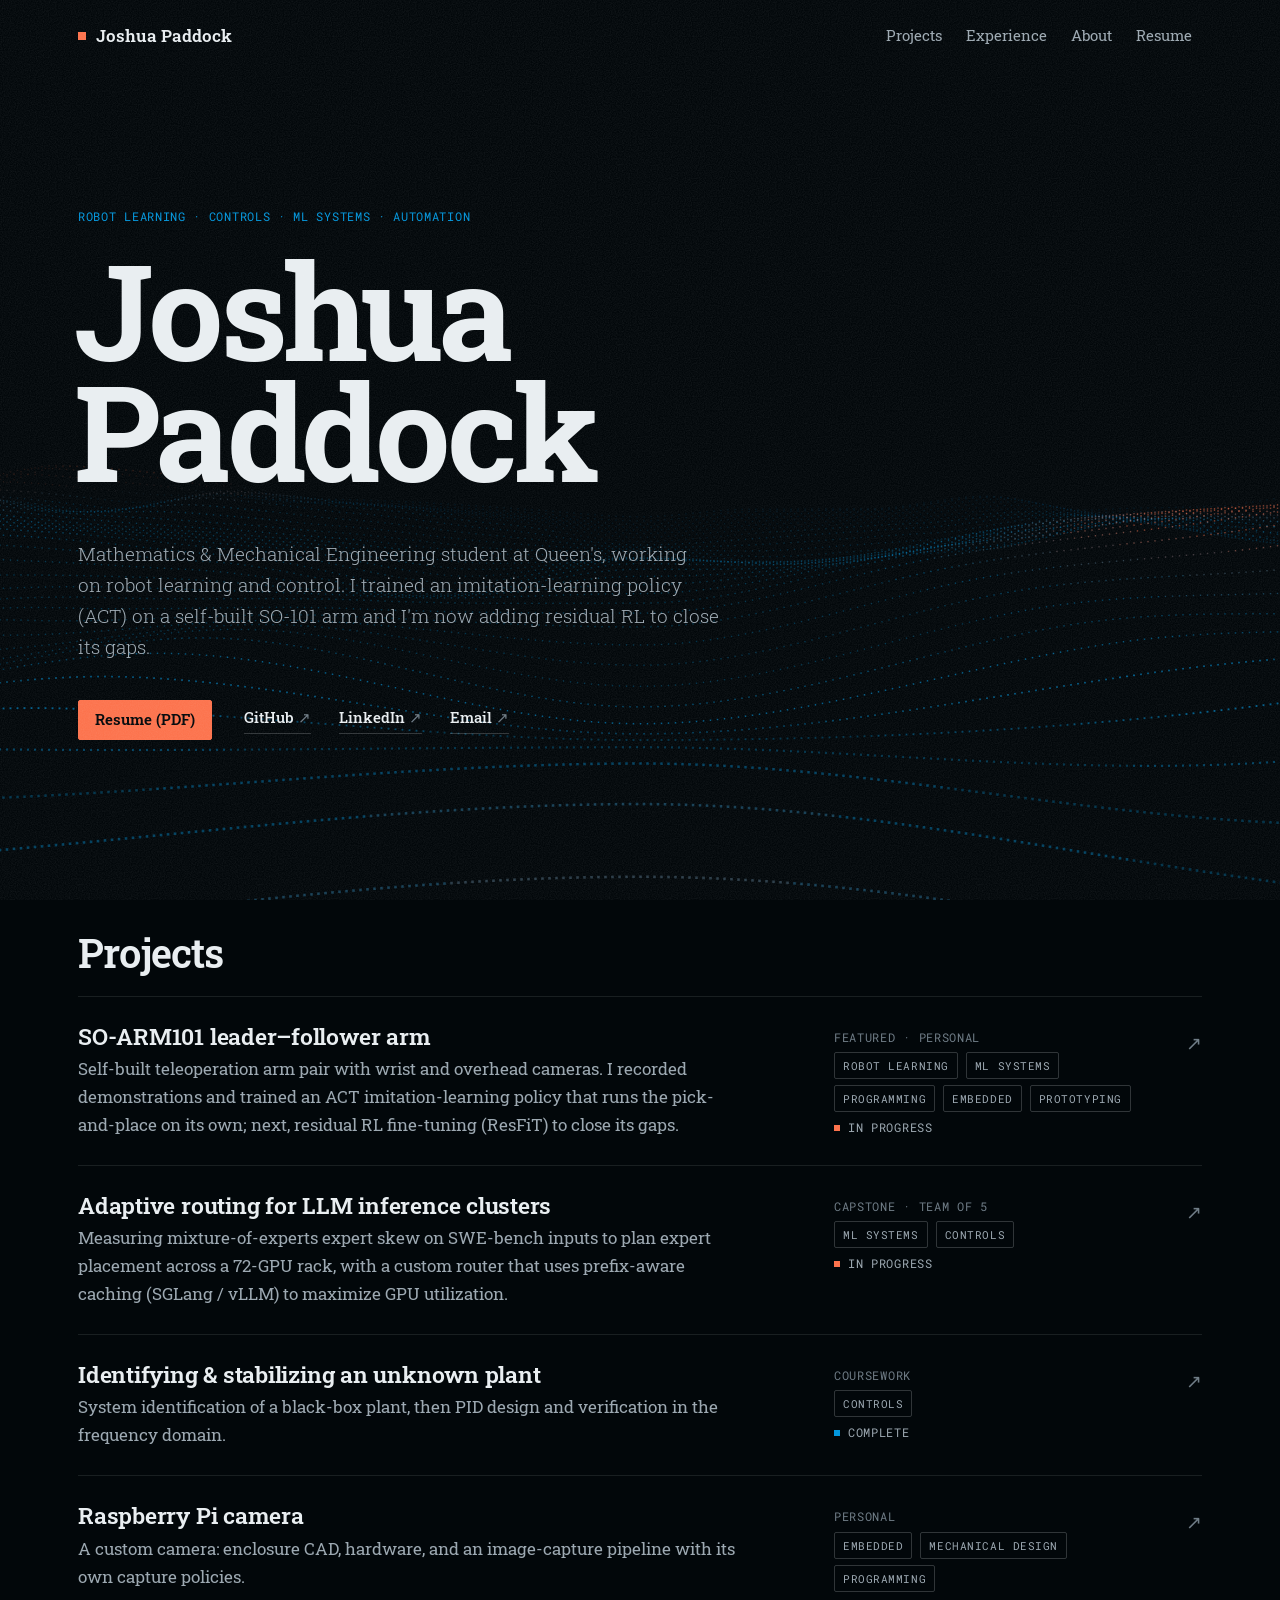
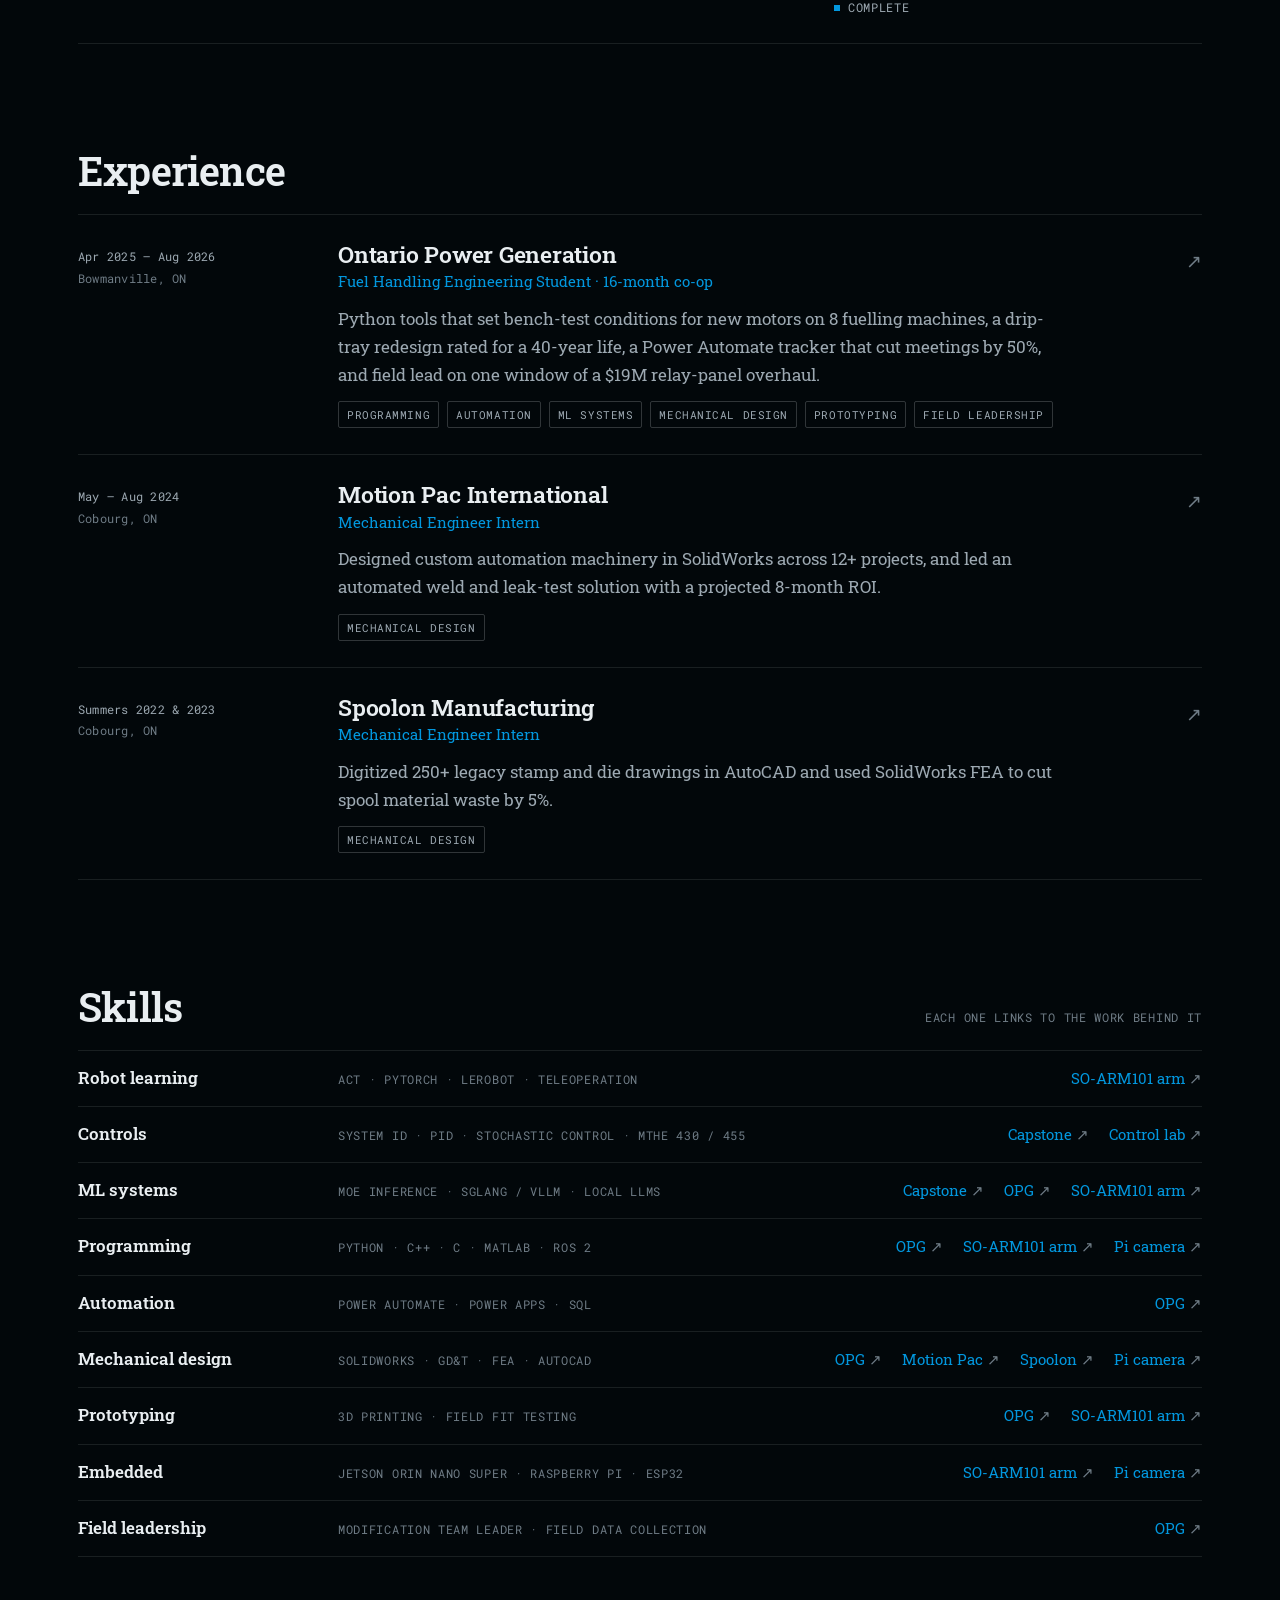
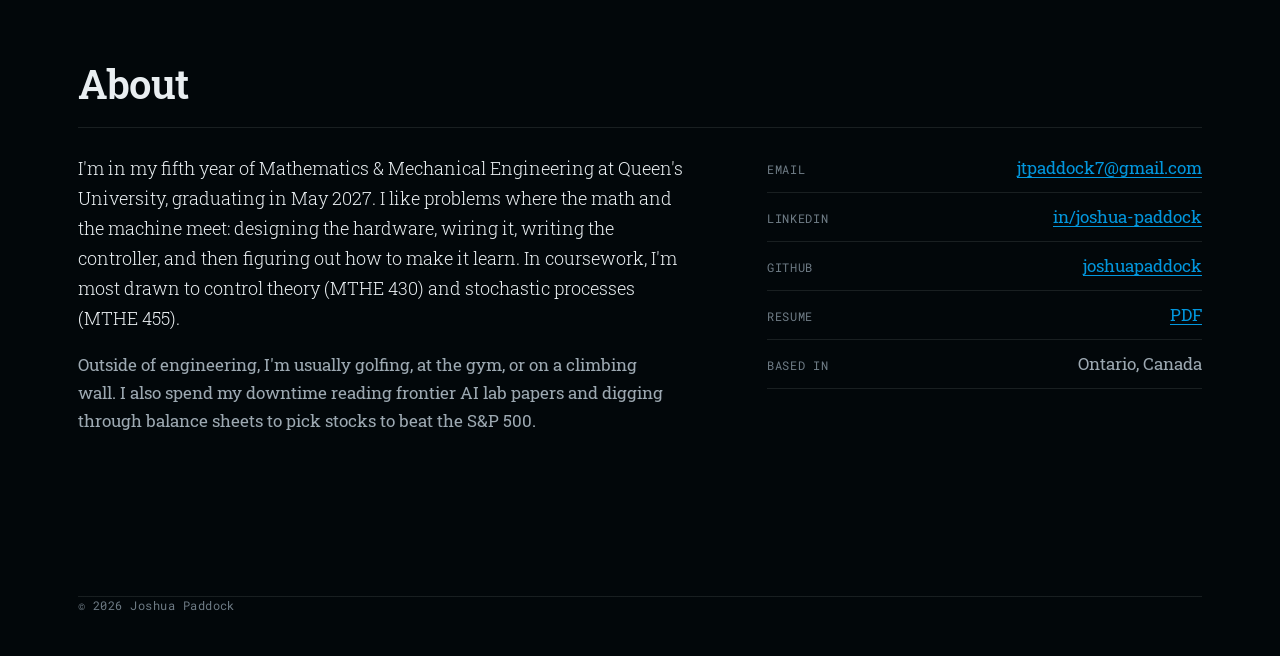
==== commit 89873111: "Add resume, job pages and a cross-linked skills index; drop breathalyzer - Resume PDF added at asset" ====
--- a/index.html
+++ b/index.html
@@ -61,8 +61,9 @@
 
     <!-- ============ PROJECTS ============
          Ordered by relevance to the roles you're targeting.
-         To add a project: copy one <li> block below, then
-         copy drafts/_project-template.html into projects/ and fill it in. -->
+         To add a project: copy one <li> block, copy an existing page in
+         projects/ and fill it in. The skill links under each project point
+         at the Skills list further down; add the project there as well. -->
     <section class="section" id="projects">
       <div class="container">
         <div class="section-head">
@@ -70,83 +71,60 @@
         </div>
 
         <ul class="projects">
-          <li>
-            <a class="project" href="projects/so-arm101.html">
-              <div>
-                <h3>SO-ARM101 leader–follower arm</h3>
-                <p>Self-built teleoperation arm pair with wrist and overhead cameras. I recorded demonstrations and trained an ACT imitation-learning policy that runs the pick-and-place on its own; next, residual RL fine-tuning (ResFiT) to close its gaps.</p>
-              </div>
-              <div class="project-meta">
-                <span class="label">Featured&nbsp;· Personal</span>
-                <span class="label">ACT&nbsp;· PyTorch&nbsp;· LeRobot&nbsp;· Residual&nbsp;RL</span>
-                <span class="status wip">In progress</span>
-              </div>
-              <span class="project-arrow" aria-hidden="true">↗</span>
-            </a>
-          </li>
-          <li>
-            <a class="project" href="projects/capstone.html">
-              <div>
-                <h3>Adaptive routing for LLM inference clusters</h3>
-                <p>Measuring mixture-of-experts expert skew on SWE-bench inputs to plan expert placement across a 72-GPU rack, with a custom router that uses prefix-aware caching (SGLang / vLLM) to maximize GPU utilization.</p>
-              </div>
-              <div class="project-meta">
-                <span class="label">Capstone&nbsp;· Team of 5</span>
-                <span class="label">MoE inference&nbsp;· SGLang&nbsp;/&nbsp;vLLM&nbsp;· Stochastic control</span>
-                <span class="status wip">In progress</span>
-              </div>
-              <span class="project-arrow" aria-hidden="true">↗</span>
-            </a>
-          </li>
-          <li>
-            <a class="project" href="projects/control-lab.html">
-              <div>
-                <h3>Identifying &amp; stabilizing an unknown plant</h3>
-                <p>System identification of a black-box plant, then PID design and verification in the frequency domain.</p>
-              </div>
-              <div class="project-meta">
-                <span class="label">Coursework</span>
-                <span class="label">System ID&nbsp;· PID&nbsp;· Frequency domain</span>
-                <span class="status done">Complete</span>
-              </div>
-              <span class="project-arrow" aria-hidden="true">↗</span>
-            </a>
-          </li>
-          <li>
-            <a class="project" href="projects/pi-camera.html">
-              <div>
-                <h3>Raspberry Pi camera</h3>
-                <p>A custom camera: enclosure CAD, hardware, and an image-capture pipeline with its own capture policies.</p>
-              </div>
-              <div class="project-meta">
-                <span class="label">Personal</span>
-                <span class="label">Raspberry Pi&nbsp;· Circuit design&nbsp;· Python</span>
-                <span class="status done">Complete</span>
-              </div>
-              <span class="project-arrow" aria-hidden="true">↗</span>
-            </a>
-          </li>
-          <li>
-            <a class="project" href="projects/breathalyzer.html">
-              <div>
-                <h3>MQ-3 breathalyzer</h3>
-                <p>Metal-oxide alcohol sensing, from burn-in and calibration to a live reading on a display.</p>
-              </div>
-              <div class="project-meta">
-                <span class="label">Personal</span>
-                <span class="label">ESP32&nbsp;· Sensor calibration</span>
-                <span class="status done">Complete</span>
-              </div>
-              <span class="project-arrow" aria-hidden="true">↗</span>
-            </a>
-          </li>
-          <!-- OPG and Motion Pac case studies live in drafts/ until approved.
-               When cleared, move the page into projects/ and add a row here. -->
+          <li class="project">
+            <div>
+              <h3><a href="projects/so-arm101.html">SO-ARM101 leader–follower arm</a></h3>
+              <p>Self-built teleoperation arm pair with wrist and overhead cameras. I recorded demonstrations and trained an ACT imitation-learning policy that runs the pick-and-place on its own; next, residual RL fine-tuning (ResFiT) to close its gaps.</p>
+            </div>
+            <div class="project-meta">
+              <span class="label">Featured&nbsp;· Personal</span>
+              <span class="tags"><a href="#skill-robot-learning">Robot learning</a> <a href="#skill-ml-systems">ML systems</a> <a href="#skill-programming">Programming</a> <a href="#skill-embedded">Embedded</a> <a href="#skill-prototyping">Prototyping</a></span>
+              <span class="status wip">In progress</span>
+            </div>
+            <span class="project-arrow" aria-hidden="true">↗</span>
+          </li>
+          <li class="project">
+            <div>
+              <h3><a href="projects/capstone.html">Adaptive routing for LLM inference clusters</a></h3>
+              <p>Measuring mixture-of-experts expert skew on SWE-bench inputs to plan expert placement across a 72-GPU rack, with a custom router that uses prefix-aware caching (SGLang / vLLM) to maximize GPU utilization.</p>
+            </div>
+            <div class="project-meta">
+              <span class="label">Capstone&nbsp;· Team of 5</span>
+              <span class="tags"><a href="#skill-ml-systems">ML systems</a> <a href="#skill-controls">Controls</a></span>
+              <span class="status wip">In progress</span>
+            </div>
+            <span class="project-arrow" aria-hidden="true">↗</span>
+          </li>
+          <li class="project">
+            <div>
+              <h3><a href="projects/control-lab.html">Identifying &amp; stabilizing an unknown plant</a></h3>
+              <p>System identification of a black-box plant, then PID design and verification in the frequency domain.</p>
+            </div>
+            <div class="project-meta">
+              <span class="label">Coursework</span>
+              <span class="tags"><a href="#skill-controls">Controls</a></span>
+              <span class="status done">Complete</span>
+            </div>
+            <span class="project-arrow" aria-hidden="true">↗</span>
+          </li>
+          <li class="project">
+            <div>
+              <h3><a href="projects/pi-camera.html">Raspberry Pi camera</a></h3>
+              <p>A custom camera: enclosure CAD, hardware, and an image-capture pipeline with its own capture policies.</p>
+            </div>
+            <div class="project-meta">
+              <span class="label">Personal</span>
+              <span class="tags"><a href="#skill-embedded">Embedded</a> <a href="#skill-mechanical-design">Mechanical design</a> <a href="#skill-programming">Programming</a></span>
+              <span class="status done">Complete</span>
+            </div>
+            <span class="project-arrow" aria-hidden="true">↗</span>
+          </li>
         </ul>
       </div>
     </section>
 
-    <!-- ============ EXPERIENCE ============ -->
+    <!-- ============ EXPERIENCE ============
+         Each job opens its own page in experience/ with the full story. -->
     <section class="section" id="experience">
       <div class="container">
         <div class="section-head">
@@ -154,84 +132,98 @@
         </div>
 
         <ol class="roles">
-          <li>
+          <li class="role-row">
             <div class="when">Apr 2025 – Aug 2026<span>Bowmanville, ON</span></div>
             <div>
-              <h3>Ontario Power Generation</h3>
+              <h3><a href="experience/opg.html">Ontario Power Generation</a></h3>
               <div class="role">Fuel Handling Engineering Student&nbsp;· 16-month co-op</div>
-              <p>Mechanical design, data tooling and field work supporting the fuelling machines.</p>
-              <ul>
-                <li>Automated data collection and reporting with Power Automate flows, Power Apps and backend SQL pulls: once set up, they turn engineering data into management insight with no manual upkeep.</li>
-                <li>Built Python tools for engineering problems, including validation of collected encoder data and Gaussian heat maps mapping which inverter commands needed testing on new motors.</li>
-                <li>Designed parts in CAD, including a radiation-tolerant component redesign, and tested prototypes in the field for fit and size.</li>
-                <li>Automated workflows with locally hosted LLMs.</li>
-                <li>Led the field team on a relay-panel overhaul.</li>
-              </ul>
-              <!-- Enable once OPG approves the case study:
-              <a class="more" href="projects/opg.html">Case study →</a> -->
-            </div>
-          </li>
-          <li>
+              <p>Python tools that set bench-test conditions for new motors on 8 fuelling machines, a drip-tray redesign rated for a 40-year life, a Power Automate tracker that cut meetings by 50%, and field lead on one window of a $19M relay-panel overhaul.</p>
+              <span class="tags"><a href="#skill-programming">Programming</a> <a href="#skill-automation">Automation</a> <a href="#skill-ml-systems">ML systems</a> <a href="#skill-mechanical-design">Mechanical design</a> <a href="#skill-prototyping">Prototyping</a> <a href="#skill-field-leadership">Field leadership</a></span>
+            </div>
+            <span class="project-arrow" aria-hidden="true">↗</span>
+          </li>
+          <li class="role-row">
             <div class="when">May – Aug 2024<span>Cobourg, ON</span></div>
             <div>
-              <h3>Motion Pac International</h3>
+              <h3><a href="experience/motion-pac.html">Motion Pac International</a></h3>
               <div class="role">Mechanical Engineer Intern</div>
-              <ul>
-                <li>Designed custom automation machinery in SolidWorks across 12+ projects, including pneumatic capping, deburring and conveyor handling equipment.</li>
-                <li>Proposed an automated weld and leak-test system.</li>
-              </ul>
-              <!-- Enable once Motion Pac approves:
-              <a class="more" href="projects/motion-pac.html">Case study →</a> -->
-            </div>
-          </li>
-          <li>
+              <p>Designed custom automation machinery in SolidWorks across 12+ projects, and led an automated weld and leak-test solution with a projected 8-month ROI.</p>
+              <span class="tags"><a href="#skill-mechanical-design">Mechanical design</a></span>
+            </div>
+            <span class="project-arrow" aria-hidden="true">↗</span>
+          </li>
+          <li class="role-row">
             <div class="when">Summers 2022 &amp; 2023<span>Cobourg, ON</span></div>
             <div>
-              <h3>Spoolon Manufacturing</h3>
+              <h3><a href="experience/spoolon.html">Spoolon Manufacturing</a></h3>
               <div class="role">Mechanical Engineer Intern</div>
-              <ul>
-                <li>Digitized 250+ legacy tooling drawings in AutoCAD.</li>
-                <li>Used FEA to place relief holes that cut spool material use by 5%.</li>
-              </ul>
-            </div>
+              <p>Digitized 250+ legacy stamp and die drawings in AutoCAD and used SolidWorks FEA to cut spool material waste by 5%.</p>
+              <span class="tags"><a href="#skill-mechanical-design">Mechanical design</a></span>
+            </div>
+            <span class="project-arrow" aria-hidden="true">↗</span>
           </li>
         </ol>
       </div>
     </section>
 
     <!-- ============ SKILLS ============
-         Ordered by what you want to be hired for: strongest first. -->
+         One row per skill: name, the tools behind it, and the work that
+         proves it. Keep the "used in" links in step with the skill links
+         on each project and job above. Strongest first. -->
     <section class="section" id="skills">
       <div class="container">
         <div class="section-head">
           <h2>Skills</h2>
-        </div>
-        <div class="skills">
-          <div>
+          <span class="label">Each one links to the work behind it</span>
+        </div>
+
+        <ul class="skill-index">
+          <li id="skill-robot-learning">
             <h3>Robot learning</h3>
-            <ul><li>Imitation learning: ACT with PyTorch &amp; LeRobot</li><li>Teleoperation &amp; demonstration data</li><li>Residual RL fine-tuning (ResFiT, in progress)</li></ul>
-          </div>
-          <div>
-            <h3>Controls &amp; math</h3>
-            <ul><li>Control theory (MTHE 430)</li><li>Stochastic processes (MTHE 455)</li><li>PID &amp; frequency-domain design</li><li>System identification</li><li>Optimal control, dec-POMDPs</li><li>MATLAB</li></ul>
-          </div>
-          <div>
+            <span class="label">ACT&nbsp;· PyTorch&nbsp;· LeRobot&nbsp;· Teleoperation</span>
+            <span class="used"><a href="projects/so-arm101.html">SO-ARM101 arm</a></span>
+          </li>
+          <li id="skill-controls">
+            <h3>Controls</h3>
+            <span class="label">System&nbsp;ID&nbsp;· PID&nbsp;· Stochastic control&nbsp;· MTHE&nbsp;430&nbsp;/&nbsp;455</span>
+            <span class="used"><a href="projects/capstone.html">Capstone</a> <a href="projects/control-lab.html">Control lab</a></span>
+          </li>
+          <li id="skill-ml-systems">
             <h3>ML systems</h3>
-            <ul><li>Mixture-of-experts inference</li><li>Expert placement &amp; request routing</li><li>SGLang, vLLM, prefix-aware caching</li><li>Local &amp; edge LLM inference (Jetson)</li></ul>
-          </div>
-          <div>
-            <h3>Software &amp; automation</h3>
-            <ul><li>Python: data validation, analysis &amp; visualization</li><li>PyTorch, pandas, scikit-learn</li><li>Power Automate, Power Apps, SQL</li><li>C++, C</li><li>ROS 2</li></ul>
-          </div>
-          <div>
+            <span class="label">MoE inference&nbsp;· SGLang&nbsp;/&nbsp;vLLM&nbsp;· Local&nbsp;LLMs</span>
+            <span class="used"><a href="projects/capstone.html">Capstone</a> <a href="experience/opg.html#local-llm">OPG</a> <a href="projects/so-arm101.html#edge-inference">SO-ARM101 arm</a></span>
+          </li>
+          <li id="skill-programming">
+            <h3>Programming</h3>
+            <span class="label">Python&nbsp;· C++&nbsp;· C&nbsp;· MATLAB&nbsp;· ROS&nbsp;2</span>
+            <span class="used"><a href="experience/opg.html#heat-maps">OPG</a> <a href="projects/so-arm101.html">SO-ARM101 arm</a> <a href="projects/pi-camera.html">Pi camera</a></span>
+          </li>
+          <li id="skill-automation">
+            <h3>Automation</h3>
+            <span class="label">Power Automate&nbsp;· Power Apps&nbsp;· SQL</span>
+            <span class="used"><a href="experience/opg.html#tracker">OPG</a></span>
+          </li>
+          <li id="skill-mechanical-design">
             <h3>Mechanical design</h3>
-            <ul><li>SolidWorks, GD&amp;T</li><li>FEA</li><li>AutoCAD drawings</li><li>Prototyping &amp; field fit testing</li><li>3D printing, pneumatics</li></ul>
-          </div>
-          <div>
-            <h3>Electronics &amp; embedded</h3>
-            <ul><li>Jetson Orin Nano Super</li><li>ESP32, Raspberry Pi</li><li>Serial bus servos</li><li>Sensor integration &amp; calibration</li></ul>
-          </div>
-        </div>
+            <span class="label">SolidWorks&nbsp;· GD&amp;T&nbsp;· FEA&nbsp;· AutoCAD</span>
+            <span class="used"><a href="experience/opg.html#drip-tray">OPG</a> <a href="experience/motion-pac.html">Motion Pac</a> <a href="experience/spoolon.html">Spoolon</a> <a href="projects/pi-camera.html">Pi camera</a></span>
+          </li>
+          <li id="skill-prototyping">
+            <h3>Prototyping</h3>
+            <span class="label">3D printing&nbsp;· Field fit testing</span>
+            <span class="used"><a href="experience/opg.html#drip-tray">OPG</a> <a href="projects/so-arm101.html">SO-ARM101 arm</a></span>
+          </li>
+          <li id="skill-embedded">
+            <h3>Embedded</h3>
+            <span class="label">Jetson Orin Nano Super&nbsp;· Raspberry&nbsp;Pi&nbsp;· ESP32</span>
+            <span class="used"><a href="projects/so-arm101.html">SO-ARM101 arm</a> <a href="projects/pi-camera.html">Pi camera</a></span>
+          </li>
+          <li id="skill-field-leadership">
+            <h3>Field leadership</h3>
+            <span class="label">Modification Team Leader&nbsp;· Field data collection</span>
+            <span class="used"><a href="experience/opg.html#relay-panel">OPG</a></span>
+          </li>
+        </ul>
       </div>
     </section>
 
--- a/assets/css/style.css
+++ b/assets/css/style.css
@@ -168,16 +168,20 @@
 .section-head h2 { margin: 0; }
 .section-intro { color: var(--ink-2); max-width: 40em; margin-bottom: 28px; }
 
-/* ---------- Projects: one row each ----------
-   To add a thumbnail later, put an <img> first inside the <a>
-   and give the row class="project has-thumb". */
+/* ---------- Rows: projects and jobs ----------
+   The whole row is clickable through the title link (its ::after covers
+   the row); skill links sit above it so they stay clickable themselves.
+   To add a thumbnail later, put an <img> first inside the <li>
+   and give it class="project has-thumb". */
 .projects { list-style: none; padding: 0; margin: 0; border-top: 1px solid var(--rule); }
-.projects > li { margin: 0; border-bottom: 1px solid var(--rule); }
 .project {
+  position: relative; margin: 0; border-bottom: 1px solid var(--rule);
   display: grid; grid-template-columns: minmax(0, 1fr) 300px 28px; gap: 8px 40px; align-items: start;
-  padding: 26px 0; color: inherit; text-decoration: none;
-}
-.project h3 { margin: 0 0 6px; font-size: clamp(1.2rem, 2vw, 1.42rem); letter-spacing: -0.01em; transition: color 0.15s ease; }
+  padding: 26px 0;
+}
+.project h3, .role-row h3 { margin: 0 0 6px; font-size: clamp(1.2rem, 2vw, 1.42rem); letter-spacing: -0.01em; }
+.project h3 a, .role-row h3 a { color: inherit; text-decoration: none; transition: color 0.15s ease; }
+.project h3 a::after, .role-row h3 a::after { content: ""; position: absolute; inset: 0; }
 .project p { margin: 0; color: var(--ink-2); max-width: 40em; }
 .project-meta { display: flex; flex-direction: column; gap: 6px; padding-top: 6px; }
 .project-meta .label { line-height: 1.5; }
@@ -185,18 +189,28 @@
   padding-top: 4px; font-size: 1.2rem; color: var(--ink-3); text-align: right;
   transition: color 0.15s ease, transform 0.15s ease;
 }
-.project:hover { color: inherit; }
-.project:hover h3 { color: var(--blue); }
-.project:hover .project-arrow { color: var(--orange); transform: translate(2px, -2px); }
+.project:hover h3 a, .role-row:hover h3 a { color: var(--blue); }
+.project:hover .project-arrow, .role-row:hover .project-arrow { color: var(--orange); transform: translate(2px, -2px); }
 .project.has-thumb { grid-template-columns: 200px minmax(0, 1fr) 300px 28px; }
 .project.has-thumb > img { width: 100%; aspect-ratio: 16 / 10; object-fit: cover; }
-@media (prefers-reduced-motion: reduce) { .project:hover .project-arrow { transform: none; } }
+@media (prefers-reduced-motion: reduce) { .project:hover .project-arrow, .role-row:hover .project-arrow { transform: none; } }
 @media (max-width: 760px) {
   .project, .project.has-thumb { grid-template-columns: minmax(0, 1fr) 24px; column-gap: 12px; }
-  .project-meta { grid-row: 2; grid-column: 1; flex-direction: row; flex-wrap: wrap; gap: 4px 16px; padding-top: 4px; }
+  .project-meta { grid-row: 2; grid-column: 1; gap: 6px; padding-top: 4px; }
   .project-arrow { grid-row: 1; grid-column: 2; }
   .project.has-thumb > img { grid-column: 1 / -1; }
 }
+
+/* Skill links: on rows they jump to the Skills list, on pages back to it */
+.tags { display: flex; flex-wrap: wrap; gap: 6px 8px; font-family: var(--font-mono); font-size: 0.7rem; letter-spacing: 0.05em; text-transform: uppercase; }
+.tags a {
+  position: relative; z-index: 1;
+  padding: 3px 8px; border: 1px solid var(--rule-strong); border-radius: 2px;
+  color: var(--ink-2); text-decoration: none; white-space: nowrap;
+  transition: color 0.15s ease, border-color 0.15s ease;
+}
+.tags a:hover { color: var(--blue); border-color: var(--blue); }
+.tags > span { color: var(--ink-3); padding: 4px 4px 4px 0; }
 
 .status { display: inline-flex; align-items: center; gap: 8px; font-family: var(--font-mono); font-size: 0.72rem; letter-spacing: 0.06em; text-transform: uppercase; color: var(--ink-2); white-space: nowrap; }
 .status::before { content: ""; width: 6px; height: 6px; background: var(--ink-3); }
@@ -205,34 +219,47 @@
 
 /* ---------- Experience ---------- */
 .roles { list-style: none; padding: 0; margin: 0; border-top: 1px solid var(--rule); }
-.roles > li {
-  display: grid; grid-template-columns: 220px minmax(0, 1fr); gap: 8px 40px;
+.role-row {
+  position: relative;
+  display: grid; grid-template-columns: 220px minmax(0, 1fr) 28px; gap: 8px 40px; align-items: start;
   padding: 26px 0; margin: 0; border-bottom: 1px solid var(--rule);
 }
 .roles .when { font-family: var(--font-mono); font-size: 0.78rem; letter-spacing: 0.02em; color: var(--ink-2); padding-top: 5px; }
 .roles .when span { display: block; color: var(--ink-3); }
-.roles h3 { margin: 0 0 2px; font-size: clamp(1.2rem, 2vw, 1.42rem); letter-spacing: -0.01em; }
+.role-row h3 { margin-bottom: 2px; }
 .roles .role { color: var(--blue); margin-bottom: 10px; font-size: 0.95rem; }
-.roles p { color: var(--ink-2); margin-bottom: 0; max-width: 46em; }
-.roles ul { list-style: none; padding: 0; margin: 0; color: var(--ink-2); max-width: 46em; }
-.roles p + ul { margin-top: 10px; }
-.roles ul li { position: relative; padding-left: 20px; margin: 6px 0; }
-.roles ul li::before { content: ""; position: absolute; left: 1px; top: 0.72em; width: 5px; height: 5px; background: var(--blue); }
-.roles .more { display: inline-block; margin-top: 8px; font-family: var(--font-mono); font-size: 0.8rem; }
+.roles p { color: var(--ink-2); margin-bottom: 12px; max-width: 44em; }
 @media (max-width: 760px) {
-  .roles > li { grid-template-columns: 1fr; }
-  .roles .when { padding-top: 0; }
+  .role-row { grid-template-columns: minmax(0, 1fr) 24px; column-gap: 12px; }
+  .roles .when { grid-column: 1; grid-row: 1; padding-top: 0; }
+  .role-row > div:not(.when) { grid-column: 1 / -1; grid-row: 2; }
+  .role-row .project-arrow { padding-top: 0; line-height: 1; }
   .roles .when span { display: inline; }
   .roles .when span::before { content: " · "; }
 }
 
-/* ---------- Toolkit ---------- */
-.skills { display: grid; grid-template-columns: repeat(3, minmax(0, 1fr)); gap: 36px 48px; border-top: 1px solid var(--rule); padding-top: 26px; }
-.skills h3 { font-family: var(--font-mono); font-size: 0.72rem; font-weight: 400; letter-spacing: 0.06em; text-transform: uppercase; color: var(--blue); margin: 0 0 12px; }
-.skills ul { list-style: none; padding: 0; margin: 0; color: var(--ink-2); font-size: 0.95rem; }
-.skills li { margin: 5px 0; line-height: 1.5; }
-@media (max-width: 900px) { .skills { grid-template-columns: repeat(2, minmax(0, 1fr)); } }
-@media (max-width: 420px) { .skills { grid-template-columns: 1fr; } }
+/* ---------- Skills: one row each, linked to the work behind it ---------- */
+.section-head .label { text-align: right; }
+.skill-index { list-style: none; padding: 0; margin: 0; border-top: 1px solid var(--rule); }
+.skill-index > li {
+  display: grid; grid-template-columns: 220px minmax(0, 1fr) auto; gap: 4px 40px; align-items: baseline;
+  padding: 15px 0; margin: 0; border-bottom: 1px solid var(--rule);
+  scroll-margin-top: 35vh;
+}
+.skill-index h3 { margin: 0; font-size: 1.05rem; letter-spacing: 0; transition: color 0.15s ease; }
+.skill-index .label { line-height: 1.6; }
+.skill-index .used { display: flex; flex-wrap: wrap; justify-content: flex-end; gap: 4px 20px; font-size: 0.93rem; }
+.skill-index .used a { text-decoration: none; white-space: nowrap; }
+.skill-index .used a::after { content: " ↗"; color: var(--ink-3); }
+/* Arriving from a skill link on a project or job marks that skill */
+.skill-index > li { position: relative; }
+.skill-index > li:target::before { content: ""; position: absolute; left: -14px; top: 12px; bottom: 12px; width: 2px; background: var(--orange); }
+.skill-index > li:target h3 { color: var(--orange); }
+@media (max-width: 760px) {
+  .skill-index > li { grid-template-columns: 1fr; padding: 16px 0; }
+  .skill-index .used { justify-content: flex-start; margin-top: 4px; }
+  .section-head .label { display: none; }
+}
 
 /* ---------- About / contact ---------- */
 .about { display: grid; grid-template-columns: minmax(0, 1.4fr) minmax(0, 1fr); gap: 40px 80px; border-top: 1px solid var(--rule); padding-top: 26px; }
@@ -262,6 +289,15 @@
 .project-head { padding: 40px 0 36px; }
 .project-head h1 { margin-top: 12px; }
 .project-head .lede { font-size: 1.15rem; color: var(--ink-2); max-width: 40em; }
+.project-head .tags { margin-top: 22px; }
+.prose-section .tags { margin: -4px 0 16px; }
+.prose-section { scroll-margin-top: 16px; }
+
+/* "On this page" list for long job pages */
+.jump { list-style: none; padding: 0; margin: 28px 0 0; display: flex; flex-wrap: wrap; gap: 6px 24px; font-size: 0.93rem; }
+.jump li { margin: 0; }
+.jump a { text-decoration: none; }
+.jump a::before { content: "↓ "; color: var(--ink-3); }
 
 /* Spec strip */
 .spec {
@@ -313,7 +349,7 @@
 figure { margin: 24px 0; }
 figcaption { margin-top: 8px; font-size: 0.85rem; color: var(--ink-3); }
 figcaption::before { content: "FIG. "; font-family: var(--font-mono); font-size: 0.72rem; letter-spacing: 0.06em; color: var(--blue); }
-.fig-row { display: grid; grid-template-columns: repeat(2, minmax(0, 1fr)); gap: 16px; }
+.fig-row { display: grid; grid-template-columns: repeat(2, minmax(0, 1fr)); gap: 16px; margin: 24px 0; }
 .fig-row figure { margin: 0; }
 @media (max-width: 600px) { .fig-row { grid-template-columns: 1fr; } }
 
